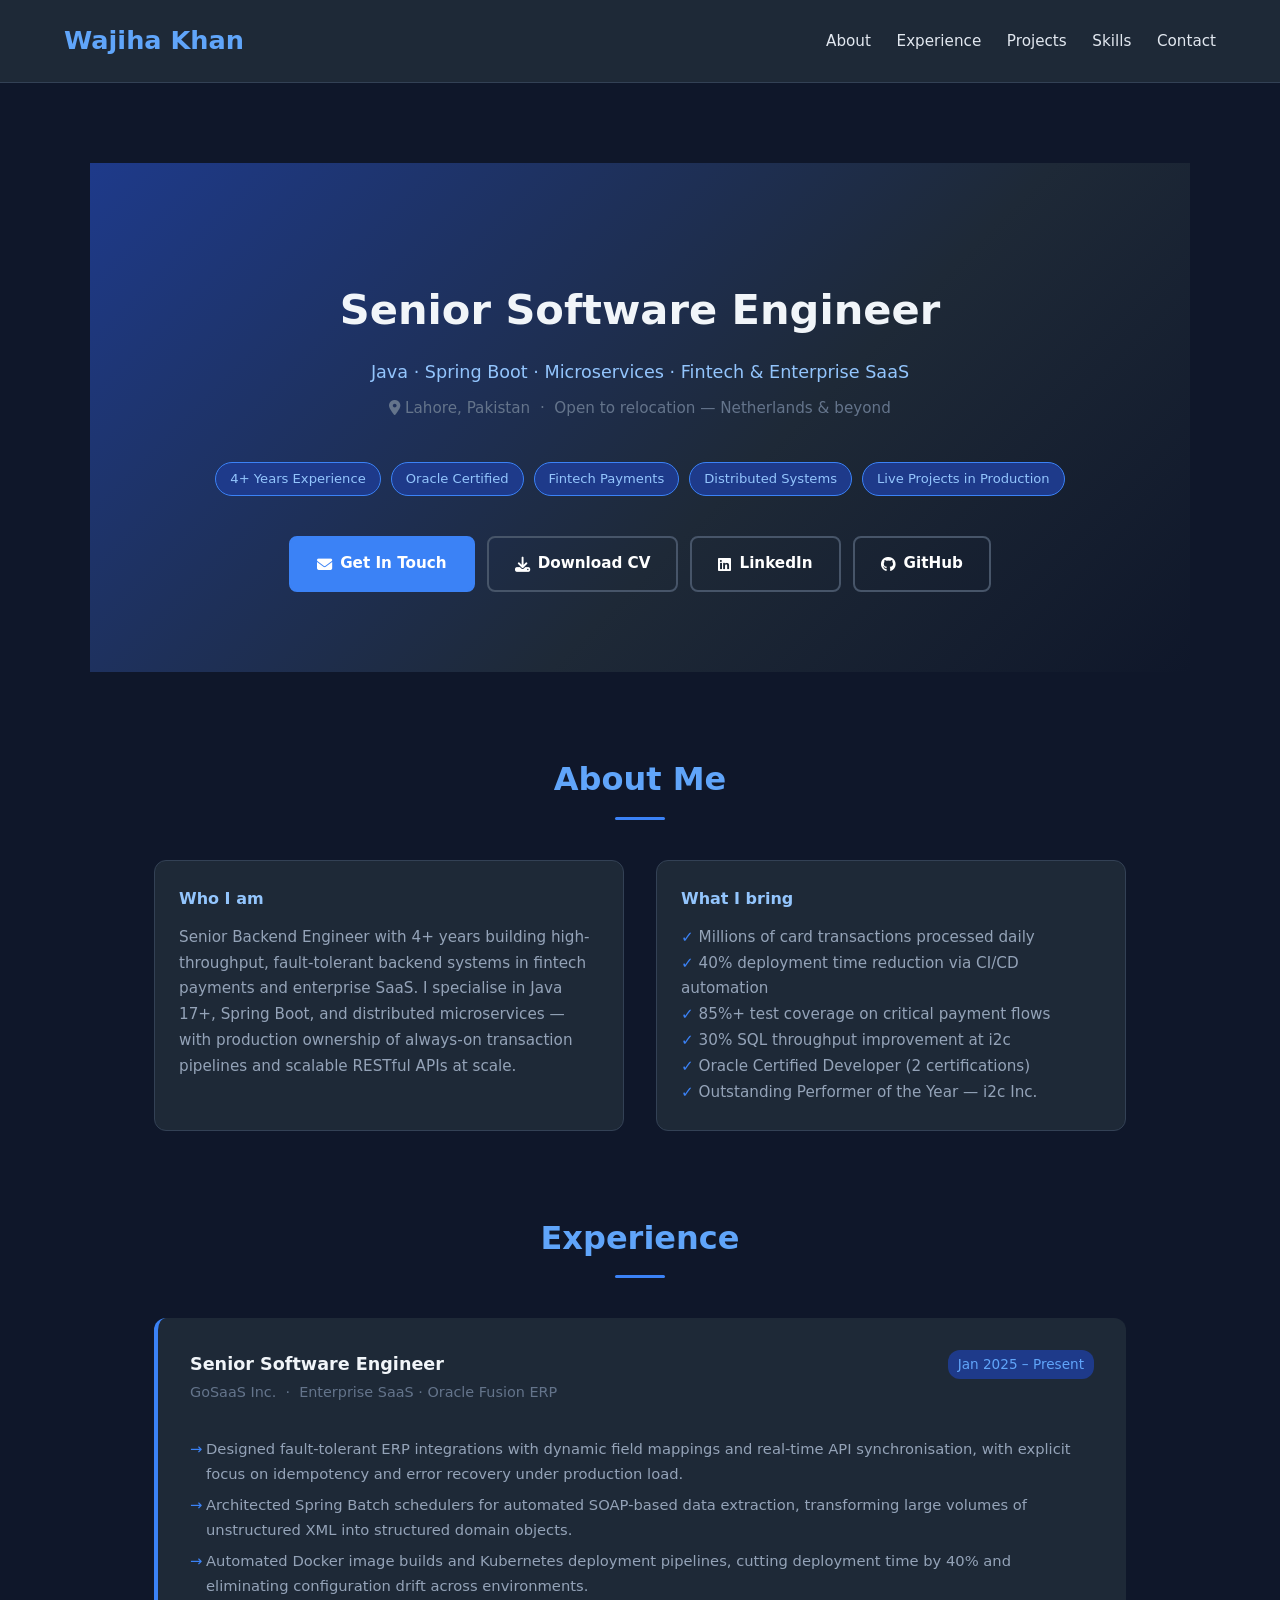
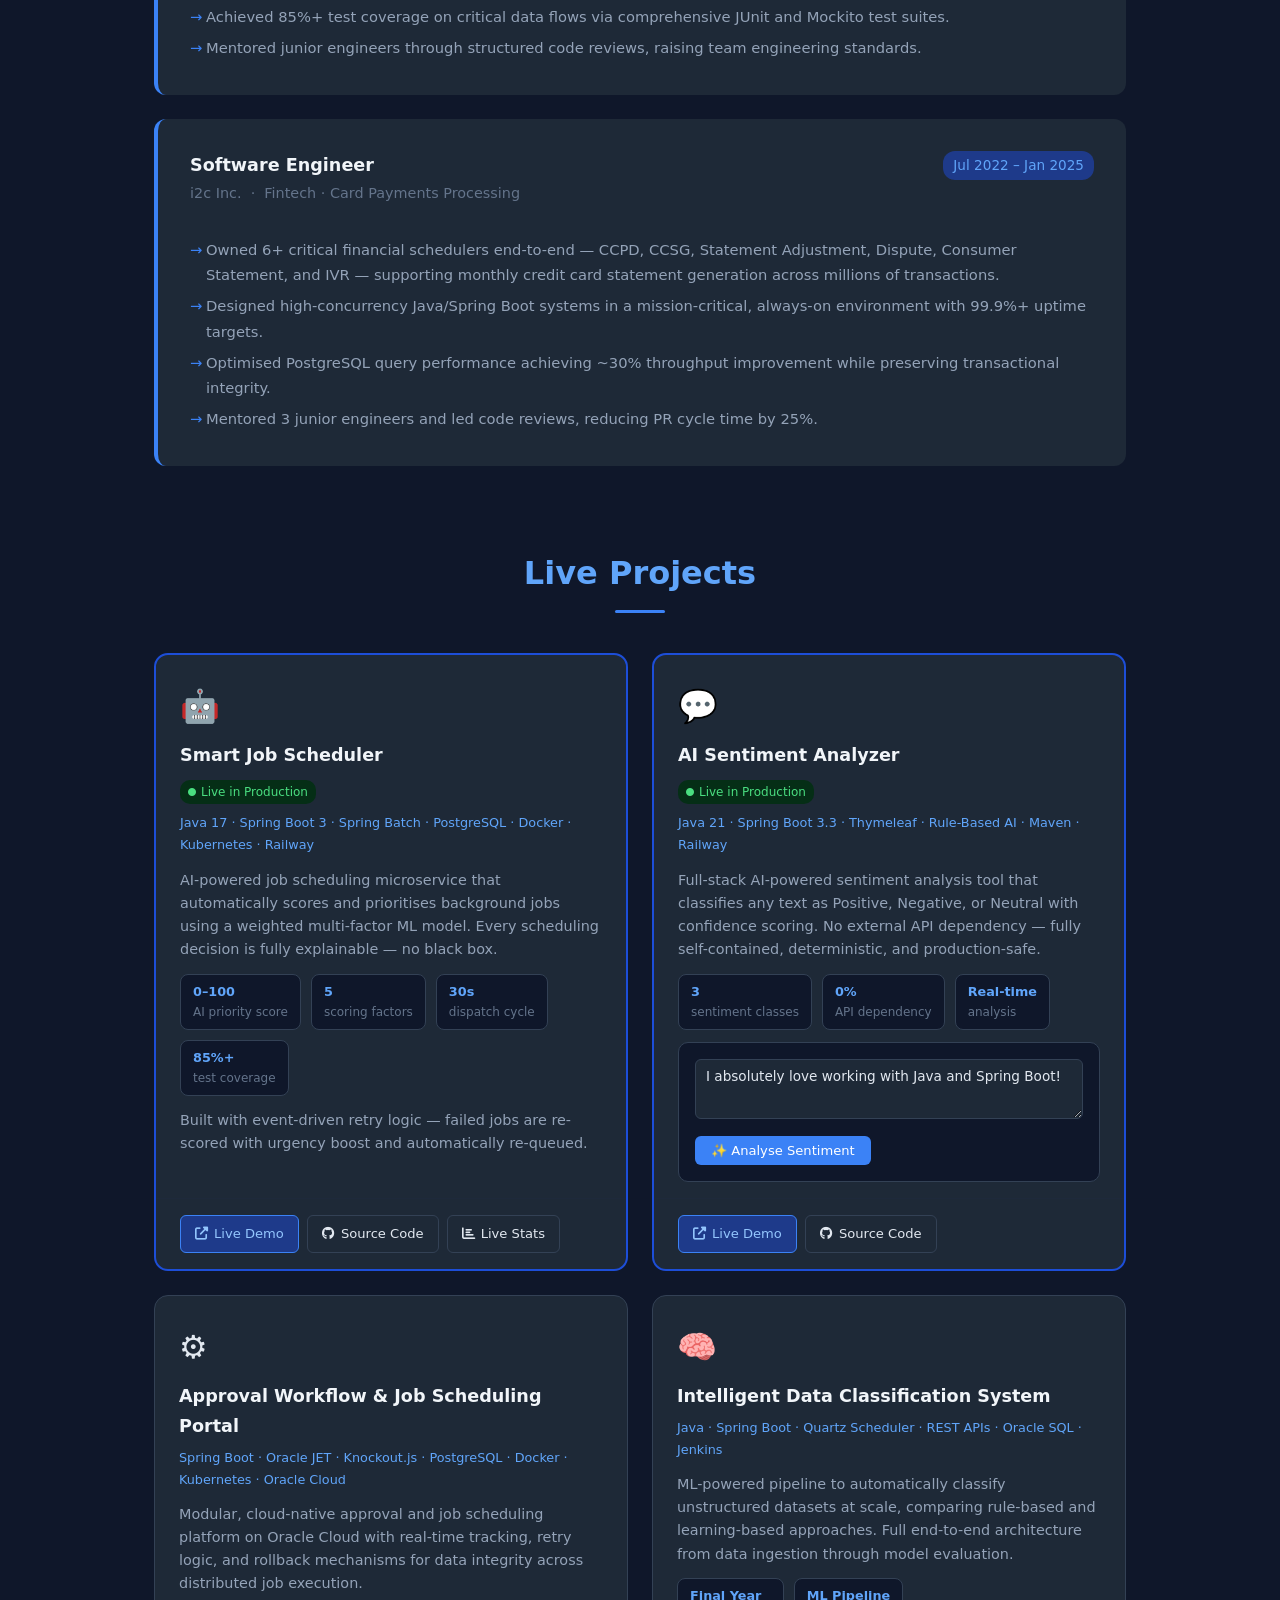
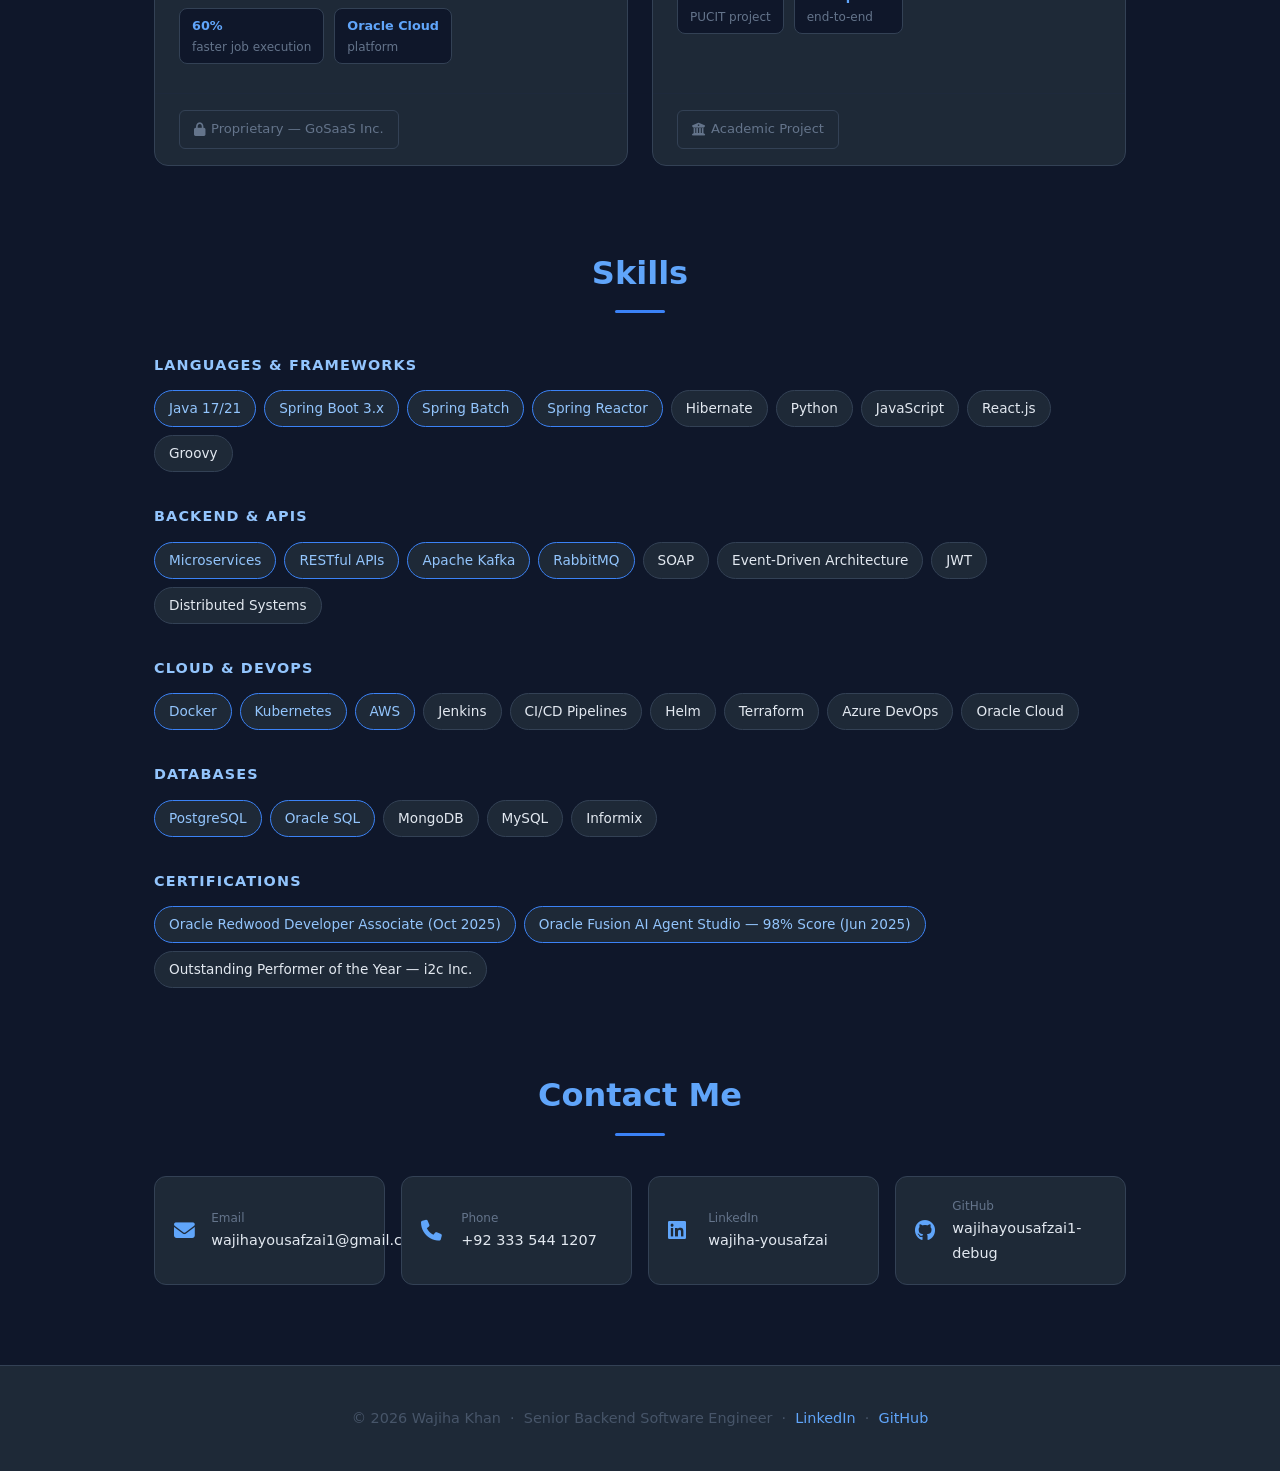
==== index.html @ ec3754e5 "Update index.html" ====
<!DOCTYPE html>
<html lang="en">
<head>
    <meta charset="UTF-8">
    <meta name="viewport" content="width=device-width, initial-scale=1.0">
    <title>Wajiha Khan | Senior Backend Engineer</title>
    <link rel="stylesheet" href="https://cdnjs.cloudflare.com/ajax/libs/font-awesome/6.5.0/css/all.min.css">
    <style>
        * { margin: 0; padding: 0; box-sizing: border-box; }
        body { font-family: 'Segoe UI', system-ui, sans-serif; line-height: 1.7; color: #e2e8f0; background: #0f172a; }
        header { background: #1e2937; padding: 1.2rem 5%; position: sticky; top: 0; z-index: 100; border-bottom: 1px solid #334155; }
        nav { max-width: 1200px; margin: 0 auto; display: flex; justify-content: space-between; align-items: center; flex-wrap: wrap; gap: 1rem; }
        nav h1 { color: #60a5fa; font-size: 1.6rem; }
        nav ul { display: flex; list-style: none; gap: 1.6rem; flex-wrap: wrap; }
        nav a { color: #e2e8f0; text-decoration: none; font-size: 0.95rem; transition: color 0.2s; }
        nav a:hover { color: #60a5fa; }
        #hero { background: linear-gradient(135deg, #1e3a8a 0%, #1e2937 60%, #0f172a 100%); text-align: center; padding: 7rem 5% 5rem; }
        #hero h2 { font-size: 2.6rem; color: #f1f5f9; margin-bottom: 0.8rem; }
        #hero .sub { color: #93c5fd; font-size: 1.1rem; margin-bottom: 0.5rem; }
        #hero .location { color: #64748b; font-size: 0.95rem; margin-bottom: 2.5rem; }
        .badge-row { display: flex; justify-content: center; gap: 10px; flex-wrap: wrap; margin-bottom: 2.5rem; }
        .badge { background: #1e3a8a; color: #93c5fd; border: 1px solid #3b82f6; padding: 5px 14px; border-radius: 20px; font-size: 0.82rem; font-weight: 500; }
        .cta-buttons { display: flex; justify-content: center; gap: 12px; flex-wrap: wrap; }
        .btn { display: inline-flex; align-items: center; gap: 8px; padding: 13px 26px; border-radius: 8px; font-weight: 600; font-size: 0.95rem; text-decoration: none; transition: all 0.2s; }
        .primary { background: #3b82f6; color: white; border: 2px solid #3b82f6; }
        .primary:hover { background: #2563eb; border-color: #2563eb; }
        .secondary { background: transparent; color: white; border: 2px solid #475569; }
        .secondary:hover { border-color: #60a5fa; color: #60a5fa; }
        section { max-width: 1100px; margin: 5rem auto; padding: 0 5%; }
        h2.section-title { color: #60a5fa; margin-bottom: 2.5rem; text-align: center; font-size: 2rem; position: relative; }
        h2.section-title::after { content: ''; display: block; width: 50px; height: 3px; background: #3b82f6; margin: 10px auto 0; border-radius: 2px; }
        .about-grid { display: grid; grid-template-columns: 1fr 1fr; gap: 2rem; }
        .about-card { background: #1e2937; border: 1px solid #334155; border-radius: 12px; padding: 1.5rem; }
        .about-card h3 { color: #93c5fd; font-size: 1rem; margin-bottom: 0.8rem; }
        .about-card p, .about-card li { color: #94a3b8; font-size: 0.95rem; }
        .about-card ul { list-style: none; }
        .about-card li::before { content: '✓ '; color: #3b82f6; }
        .exp-card { background: #1e2937; border-radius: 12px; padding: 2rem; margin-bottom: 1.5rem; border-left: 4px solid #3b82f6; }
        .exp-header { display: flex; justify-content: space-between; align-items: flex-start; flex-wrap: wrap; gap: 0.5rem; margin-bottom: 0.8rem; }
        .exp-title { font-size: 1.1rem; font-weight: 600; color: #f1f5f9; }
        .exp-date { color: #60a5fa; font-size: 0.85rem; background: #1e3a8a; padding: 3px 10px; border-radius: 12px; white-space: nowrap; }
        .exp-company { color: #64748b; font-size: 0.9rem; margin-bottom: 1rem; }
        .exp-card ul { list-style: none; }
        .exp-card li { color: #94a3b8; font-size: 0.92rem; padding: 3px 0 3px 16px; position: relative; }
        .exp-card li::before { content: '→'; position: absolute; left: 0; color: #3b82f6; }
        .projects-grid { display: grid; grid-template-columns: repeat(auto-fit, minmax(320px, 1fr)); gap: 1.5rem; }
        .project-card { background: #1e2937; border-radius: 14px; border: 1px solid #334155; overflow: hidden; display: flex; flex-direction: column; transition: transform 0.2s, border-color 0.2s; }
        .project-card:hover { transform: translateY(-3px); border-color: #3b82f6; }
        .project-card.featured { border-color: #1d4ed8; border-width: 2px; }
        .project-header { padding: 1.5rem 1.5rem 0; }
        .project-icon { font-size: 2rem; margin-bottom: 0.5rem; }
        .project-name { font-size: 1.1rem; font-weight: 600; color: #f1f5f9; margin-bottom: 0.3rem; }
        .project-live { display: inline-flex; align-items: center; gap: 5px; font-size: 0.75rem; color: #4ade80; background: #052e16; padding: 2px 8px; border-radius: 10px; margin-bottom: 0.5rem; }
        .project-coming { display: inline-flex; align-items: center; gap: 5px; font-size: 0.75rem; color: #fbbf24; background: #1c1408; padding: 2px 8px; border-radius: 10px; margin-bottom: 0.5rem; }
        .project-tech { color: #60a5fa; font-size: 0.8rem; margin-bottom: 0.8rem; }
        .project-body { padding: 0 1.5rem 1rem; flex: 1; }
        .project-body p { color: #94a3b8; font-size: 0.9rem; line-height: 1.6; }
        .project-metrics { display: flex; gap: 10px; flex-wrap: wrap; margin: 0.8rem 0; }
        .metric { background: #0f172a; border: 1px solid #334155; border-radius: 8px; padding: 6px 12px; font-size: 0.8rem; }
        .metric-val { color: #60a5fa; font-weight: 600; }
        .metric-label { color: #64748b; font-size: 0.75rem; }
        .project-footer { padding: 1rem 1.5rem; border-top: 1px solid #1e293b; display: flex; gap: 8px; flex-wrap: wrap; }
        .btn-sm { padding: 7px 14px; font-size: 0.82rem; border-radius: 6px; text-decoration: none; display: inline-flex; align-items: center; gap: 6px; border: 1px solid #334155; color: #e2e8f0; transition: all 0.2s; }
        .btn-sm:hover { border-color: #60a5fa; color: #60a5fa; }
        .btn-sm.live { background: #1e3a8a; border-color: #3b82f6; color: #93c5fd; }
        .btn-sm.live:hover { background: #1d4ed8; }
        /* inline sentiment demo */
        .demo-box { background: #0f172a; border: 1px solid #334155; border-radius: 10px; padding: 1rem; margin-top: 0.8rem; }
        .demo-box textarea { width: 100%; background: #1e2937; border: 1px solid #334155; border-radius: 6px; color: #e2e8f0; padding: 8px 10px; font-size: 0.85rem; resize: vertical; min-height: 60px; font-family: inherit; }
        .demo-box textarea:focus { outline: none; border-color: #3b82f6; }
        .demo-btn { margin-top: 8px; padding: 7px 16px; background: #3b82f6; color: white; border: none; border-radius: 6px; font-size: 0.82rem; cursor: pointer; font-family: inherit; }
        .demo-btn:hover { background: #2563eb; }
        .demo-result { margin-top: 8px; font-size: 0.85rem; display: none; }
        .skills-group { margin-bottom: 2rem; }
        .skills-group h3 { color: #93c5fd; font-size: 0.9rem; text-transform: uppercase; letter-spacing: 0.08em; margin-bottom: 0.8rem; }
        .skills-wrap { display: flex; flex-wrap: wrap; gap: 8px; }
        .skill-tag { background: #1e2937; border: 1px solid #334155; color: #e2e8f0; padding: 6px 14px; border-radius: 20px; font-size: 0.85rem; }
        .skill-tag.highlight { border-color: #3b82f6; color: #93c5fd; }
        .contact-grid { display: grid; grid-template-columns: repeat(auto-fit, minmax(220px, 1fr)); gap: 1rem; }
        .contact-item { background: #1e2937; border: 1px solid #334155; border-radius: 12px; padding: 1.2rem; display: flex; align-items: center; gap: 1rem; text-decoration: none; color: #e2e8f0; transition: border-color 0.2s; }
        .contact-item:hover { border-color: #60a5fa; }
        .contact-item i { color: #60a5fa; font-size: 1.3rem; width: 24px; }
        .contact-item .contact-label { font-size: 0.75rem; color: #64748b; }
        .contact-item .contact-val { font-size: 0.9rem; }
        footer { text-align: center; padding: 2.5rem; background: #1e2937; color: #475569; margin-top: 3rem; font-size: 0.9rem; border-top: 1px solid #334155; }
        footer a { color: #60a5fa; text-decoration: none; }
        html { scroll-behavior: smooth; }
        @media (max-width: 600px) { #hero h2 { font-size: 1.8rem; } .about-grid { grid-template-columns: 1fr; } }
    </style>
</head>
<body>
<header>
    <nav>
        <h1>Wajiha Khan</h1>
        <ul>
            <li><a href="#about">About</a></li>
            <li><a href="#experience">Experience</a></li>
            <li><a href="#projects">Projects</a></li>
            <li><a href="#skills">Skills</a></li>
            <li><a href="#contact">Contact</a></li>
        </ul>
    </nav>
</header>

<section id="hero">
    <h2>Senior Software Engineer</h2>
    <p class="sub">Java · Spring Boot · Microservices · Fintech & Enterprise SaaS</p>
    <p class="location"><i class="fas fa-map-marker-alt"></i> Lahore, Pakistan &nbsp;·&nbsp; Open to relocation — Netherlands &amp; beyond</p>
    <div class="badge-row">
        <span class="badge">4+ Years Experience</span>
        <span class="badge">Oracle Certified</span>
        <span class="badge">Fintech Payments</span>
        <span class="badge">Distributed Systems</span>
        <span class="badge">Live Projects in Production</span>
    </div>
    <div class="cta-buttons">
        <a href="#contact" class="btn primary"><i class="fas fa-envelope"></i> Get In Touch</a>
        <a href="https://github.com/wajihayousafzai1-debug/portfolio/raw/main/Wajiha_Khan_Resume.pdf" target="_blank" class="btn secondary"><i class="fas fa-download"></i> Download CV</a>
        <a href="https://linkedin.com/in/wajiha-yousafzai" target="_blank" class="btn secondary"><i class="fab fa-linkedin"></i> LinkedIn</a>
        <a href="https://github.com/wajihayousafzai1-debug" target="_blank" class="btn secondary"><i class="fab fa-github"></i> GitHub</a>
    </div>
</section>

<section id="about">
    <h2 class="section-title">About Me</h2>
    <div class="about-grid">
        <div class="about-card">
            <h3>Who I am</h3>
            <p>Senior Backend Engineer with 4+ years building high-throughput, fault-tolerant backend systems in fintech payments and enterprise SaaS. I specialise in Java 17+, Spring Boot, and distributed microservices — with production ownership of always-on transaction pipelines and scalable RESTful APIs at scale.</p>
        </div>
        <div class="about-card">
            <h3>What I bring</h3>
            <ul>
                <li>Millions of card transactions processed daily</li>
                <li>40% deployment time reduction via CI/CD automation</li>
                <li>85%+ test coverage on critical payment flows</li>
                <li>30% SQL throughput improvement at i2c</li>
                <li>Oracle Certified Developer (2 certifications)</li>
                <li>Outstanding Performer of the Year — i2c Inc.</li>
            </ul>
        </div>
    </div>
</section>

<section id="experience">
    <h2 class="section-title">Experience</h2>
    <div class="exp-card">
        <div class="exp-header">
            <div>
                <div class="exp-title">Senior Software Engineer</div>
                <div class="exp-company">GoSaaS Inc. &nbsp;·&nbsp; Enterprise SaaS · Oracle Fusion ERP</div>
            </div>
            <span class="exp-date">Jan 2025 – Present</span>
        </div>
        <ul>
            <li>Designed fault-tolerant ERP integrations with dynamic field mappings and real-time API synchronisation, with explicit focus on idempotency and error recovery under production load.</li>
            <li>Architected Spring Batch schedulers for automated SOAP-based data extraction, transforming large volumes of unstructured XML into structured domain objects.</li>
            <li>Automated Docker image builds and Kubernetes deployment pipelines, cutting deployment time by 40% and eliminating configuration drift across environments.</li>
            <li>Achieved 85%+ test coverage on critical data flows via comprehensive JUnit and Mockito test suites.</li>
            <li>Mentored junior engineers through structured code reviews, raising team engineering standards.</li>
        </ul>
    </div>
    <div class="exp-card">
        <div class="exp-header">
            <div>
                <div class="exp-title">Software Engineer</div>
                <div class="exp-company">i2c Inc. &nbsp;·&nbsp; Fintech · Card Payments Processing</div>
            </div>
            <span class="exp-date">Jul 2022 – Jan 2025</span>
        </div>
        <ul>
            <li>Owned 6+ critical financial schedulers end-to-end — CCPD, CCSG, Statement Adjustment, Dispute, Consumer Statement, and IVR — supporting monthly credit card statement generation across millions of transactions.</li>
            <li>Designed high-concurrency Java/Spring Boot systems in a mission-critical, always-on environment with 99.9%+ uptime targets.</li>
            <li>Optimised PostgreSQL query performance achieving ~30% throughput improvement while preserving transactional integrity.</li>
            <li>Mentored 3 junior engineers and led code reviews, reducing PR cycle time by 25%.</li>
        </ul>
    </div>
</section>

<section id="projects">
    <h2 class="section-title">Live Projects</h2>
    <div class="projects-grid">

        <!-- Smart Job Scheduler -->
        <div class="project-card featured">
            <div class="project-header">
                <div class="project-icon">🤖</div>
                <div class="project-name">Smart Job Scheduler</div>
                <div class="project-live"><i class="fas fa-circle" style="font-size:0.5rem"></i> Live in Production</div>
                <div class="project-tech">Java 17 · Spring Boot 3 · Spring Batch · PostgreSQL · Docker · Kubernetes · Railway</div>
            </div>
            <div class="project-body">
                <p>AI-powered job scheduling microservice that automatically scores and prioritises background jobs using a weighted multi-factor ML model. Every scheduling decision is fully explainable — no black box.</p>
                <div class="project-metrics">
                    <div class="metric"><div class="metric-val">0–100</div><div class="metric-label">AI priority score</div></div>
                    <div class="metric"><div class="metric-val">5</div><div class="metric-label">scoring factors</div></div>
                    <div class="metric"><div class="metric-val">30s</div><div class="metric-label">dispatch cycle</div></div>
                    <div class="metric"><div class="metric-val">85%+</div><div class="metric-label">test coverage</div></div>
                </div>
                <p>Built with event-driven retry logic — failed jobs are re-scored with urgency boost and automatically re-queued.</p>
            </div>
            <div class="project-footer">
                <a href="https://smart-job-scheduler-production.up.railway.app/swagger-ui/index.html" target="_blank" class="btn-sm live"><i class="fas fa-external-link-alt"></i> Live Demo</a>
                <a href="https://github.com/wajihayousafzai1-debug/smart-job-scheduler" target="_blank" class="btn-sm"><i class="fab fa-github"></i> Source Code</a>
                <a href="https://smart-job-scheduler-production.up.railway.app/api/v1/jobs/stats" target="_blank" class="btn-sm"><i class="fas fa-chart-bar"></i> Live Stats</a>
            </div>
        </div>

        <!-- Sentiment Analyzer -->
        <div class="project-card featured">
            <div class="project-header">
                <div class="project-icon">💬</div>
                <div class="project-name">AI Sentiment Analyzer</div>
                <div class="project-live"><i class="fas fa-circle" style="font-size:0.5rem"></i> Live in Production</div>
                <div class="project-tech">Java 21 · Spring Boot 3.3 · Thymeleaf · Rule-Based AI · Maven · Railway</div>
            </div>
            <div class="project-body">
                <p>Full-stack AI-powered sentiment analysis tool that classifies any text as Positive, Negative, or Neutral with confidence scoring. No external API dependency — fully self-contained, deterministic, and production-safe.</p>
                <div class="project-metrics">
                    <div class="metric"><div class="metric-val">3</div><div class="metric-label">sentiment classes</div></div>
                    <div class="metric"><div class="metric-val">0%</div><div class="metric-label">API dependency</div></div>
                    <div class="metric"><div class="metric-val">Real-time</div><div class="metric-label">analysis</div></div>
                </div>
                <!-- Inline demo -->
                <div class="demo-box">
                    <textarea id="demo-text" placeholder="Type any text and click Analyse...">I absolutely love working with Java and Spring Boot!</textarea>
                    <button class="demo-btn" onclick="analyseSentiment()">✨ Analyse Sentiment</button>
                    <div class="demo-result" id="demo-result"></div>
                </div>
            </div>
            <div class="project-footer">
                <a href="https://sentiment-analyzer-production-395b.up.railway.app" target="_blank" class="btn-sm live" id="sentiment-live-btn" rel="noopener noreferrer" class="btn-sm live"><i class="fas fa-external-link-alt"></i> Live Demo</a>
                <a href="https://github.com/wajihayousafzai1-debug/sentiment-analyzer" target="_blank" class="btn-sm" rel="noopener noreferrer"><i class="fab fa-github"></i> Source Code</a>
            </div>
        </div>

        <!-- Approval Workflow -->
        <div class="project-card">
            <div class="project-header">
                <div class="project-icon">⚙️</div>
                <div class="project-name">Approval Workflow & Job Scheduling Portal</div>
                <div class="project-tech">Spring Boot · Oracle JET · Knockout.js · PostgreSQL · Docker · Kubernetes · Oracle Cloud</div>
            </div>
            <div class="project-body">
                <p>Modular, cloud-native approval and job scheduling platform on Oracle Cloud with real-time tracking, retry logic, and rollback mechanisms for data integrity across distributed job execution.</p>
                <div class="project-metrics">
                    <div class="metric"><div class="metric-val">60%</div><div class="metric-label">faster job execution</div></div>
                    <div class="metric"><div class="metric-val">Oracle Cloud</div><div class="metric-label">platform</div></div>
                </div>
            </div>
            <div class="project-footer">
                <span class="btn-sm" style="color:#64748b;cursor:default"><i class="fas fa-lock"></i> Proprietary — GoSaaS Inc.</span>
            </div>
        </div>

        <!-- Final Year Project -->
        <div class="project-card">
            <div class="project-header">
                <div class="project-icon">🧠</div>
                <div class="project-name">Intelligent Data Classification System</div>
                <div class="project-tech">Java · Spring Boot · Quartz Scheduler · REST APIs · Oracle SQL · Jenkins</div>
            </div>
            <div class="project-body">
                <p>ML-powered pipeline to automatically classify unstructured datasets at scale, comparing rule-based and learning-based approaches. Full end-to-end architecture from data ingestion through model evaluation.</p>
                <div class="project-metrics">
                    <div class="metric"><div class="metric-val">Final Year</div><div class="metric-label">PUCIT project</div></div>
                    <div class="metric"><div class="metric-val">ML Pipeline</div><div class="metric-label">end-to-end</div></div>
                </div>
            </div>
            <div class="project-footer">
                <span class="btn-sm" style="color:#64748b;cursor:default"><i class="fas fa-university"></i> Academic Project</span>
            </div>
        </div>
    </div>
</section>

<section id="skills">
    <h2 class="section-title">Skills</h2>
    <div class="skills-group">
        <h3>Languages & Frameworks</h3>
        <div class="skills-wrap">
            <span class="skill-tag highlight">Java 17/21</span><span class="skill-tag highlight">Spring Boot 3.x</span><span class="skill-tag highlight">Spring Batch</span><span class="skill-tag highlight">Spring Reactor</span><span class="skill-tag">Hibernate</span><span class="skill-tag">Python</span><span class="skill-tag">JavaScript</span><span class="skill-tag">React.js</span><span class="skill-tag">Groovy</span>
        </div>
    </div>
    <div class="skills-group">
        <h3>Backend & APIs</h3>
        <div class="skills-wrap">
            <span class="skill-tag highlight">Microservices</span><span class="skill-tag highlight">RESTful APIs</span><span class="skill-tag highlight">Apache Kafka</span><span class="skill-tag highlight">RabbitMQ</span><span class="skill-tag">SOAP</span><span class="skill-tag">Event-Driven Architecture</span><span class="skill-tag">JWT</span><span class="skill-tag">Distributed Systems</span>
        </div>
    </div>
    <div class="skills-group">
        <h3>Cloud & DevOps</h3>
        <div class="skills-wrap">
            <span class="skill-tag highlight">Docker</span><span class="skill-tag highlight">Kubernetes</span><span class="skill-tag highlight">AWS</span><span class="skill-tag">Jenkins</span><span class="skill-tag">CI/CD Pipelines</span><span class="skill-tag">Helm</span><span class="skill-tag">Terraform</span><span class="skill-tag">Azure DevOps</span><span class="skill-tag">Oracle Cloud</span>
        </div>
    </div>
    <div class="skills-group">
        <h3>Databases</h3>
        <div class="skills-wrap">
            <span class="skill-tag highlight">PostgreSQL</span><span class="skill-tag highlight">Oracle SQL</span><span class="skill-tag">MongoDB</span><span class="skill-tag">MySQL</span><span class="skill-tag">Informix</span>
        </div>
    </div>
    <div class="skills-group">
        <h3>Certifications</h3>
        <div class="skills-wrap">
            <span class="skill-tag highlight">Oracle Redwood Developer Associate (Oct 2025)</span>
            <span class="skill-tag highlight">Oracle Fusion AI Agent Studio — 98% Score (Jun 2025)</span>
            <span class="skill-tag">Outstanding Performer of the Year — i2c Inc.</span>
        </div>
    </div>
</section>

<section id="contact">
    <h2 class="section-title">Contact Me</h2>
    <div class="contact-grid">
        <a href="mailto:wajihayousafzai1@gmail.com" class="contact-item">
            <i class="fas fa-envelope"></i>
            <div><div class="contact-label">Email</div><div class="contact-val">wajihayousafzai1@gmail.com</div></div>
        </a>
        <a href="tel:+923335441207" class="contact-item">
            <i class="fas fa-phone"></i>
            <div><div class="contact-label">Phone</div><div class="contact-val">+92 333 544 1207</div></div>
        </a>
        <a href="https://linkedin.com/in/wajiha-yousafzai" target="_blank" class="contact-item">
            <i class="fab fa-linkedin"></i>
            <div><div class="contact-label">LinkedIn</div><div class="contact-val">wajiha-yousafzai</div></div>
        </a>
        <a href="https://github.com/wajihayousafzai1-debug" target="_blank" class="contact-item">
            <i class="fab fa-github"></i>
            <div><div class="contact-label">GitHub</div><div class="contact-val">wajihayousafzai1-debug</div></div>
        </a>
    </div>
</section>

<footer>
    <p>© 2026 Wajiha Khan &nbsp;·&nbsp; Senior Backend Software Engineer &nbsp;·&nbsp; <a href="https://linkedin.com/in/wajiha-yousafzai">LinkedIn</a> &nbsp;·&nbsp; <a href="https://github.com/wajihayousafzai1-debug">GitHub</a></p>
</footer>

<script>
// Inline sentiment demo — rule-based, mirrors your Java engine logic
function analyseSentiment() {
    const text = document.getElementById('demo-text').value.trim();
    if (!text) return;

    const positive = ['love','great','excellent','amazing','awesome','good','fantastic','happy','wonderful','best','brilliant','perfect','enjoy','beautiful','outstanding','superb'];
    const negative = ['hate','terrible','awful','bad','horrible','worst','disappointing','ugly','boring','dreadful','poor','useless','broken','failed','error','wrong'];

    const lower = text.toLowerCase();
    let posScore = 0, negScore = 0;
    positive.forEach(w => { if (lower.includes(w)) posScore++; });
    negative.forEach(w => { if (lower.includes(w)) negScore++; });

    let sentiment, emoji, color, confidence;
    if (posScore > negScore) {
        sentiment = 'Positive'; emoji = '😊'; color = '#4ade80';
        confidence = Math.min(95, 60 + posScore * 10);
    } else if (negScore > posScore) {
        sentiment = 'Negative'; emoji = '😞'; color = '#f87171';
        confidence = Math.min(95, 60 + negScore * 10);
    } else {
        sentiment = 'Neutral'; emoji = '😐'; color = '#fbbf24';
        confidence = 55;
    }

    const result = document.getElementById('demo-result');
    result.style.display = 'block';
    result.innerHTML = `<span style="color:${color};font-weight:600">${emoji} ${sentiment}</span> &nbsp;·&nbsp; <span style="color:#64748b">Confidence: ${confidence}%</span><br><span style="color:#475569;font-size:0.8rem">Rule-based AI · ${posScore} positive signals · ${negScore} negative signals detected</span>`;
}
</script>
</body>
</html>
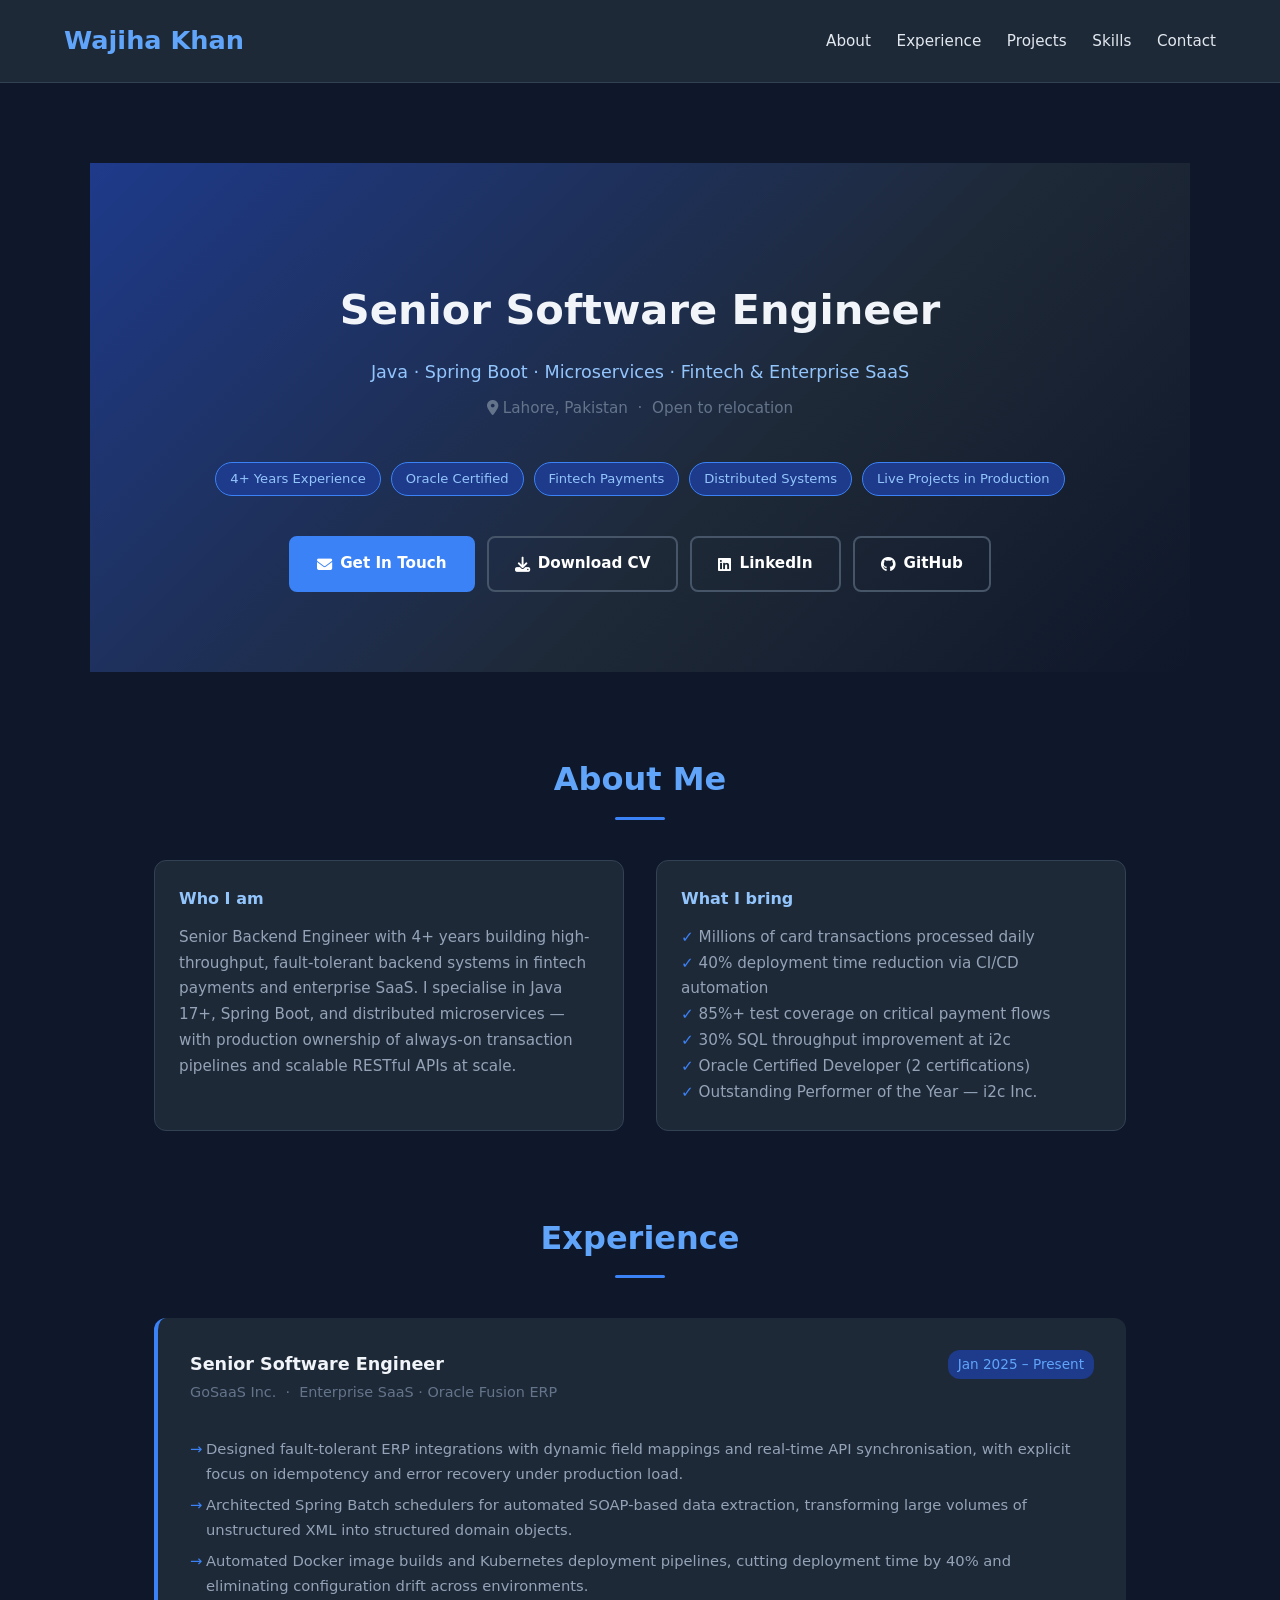
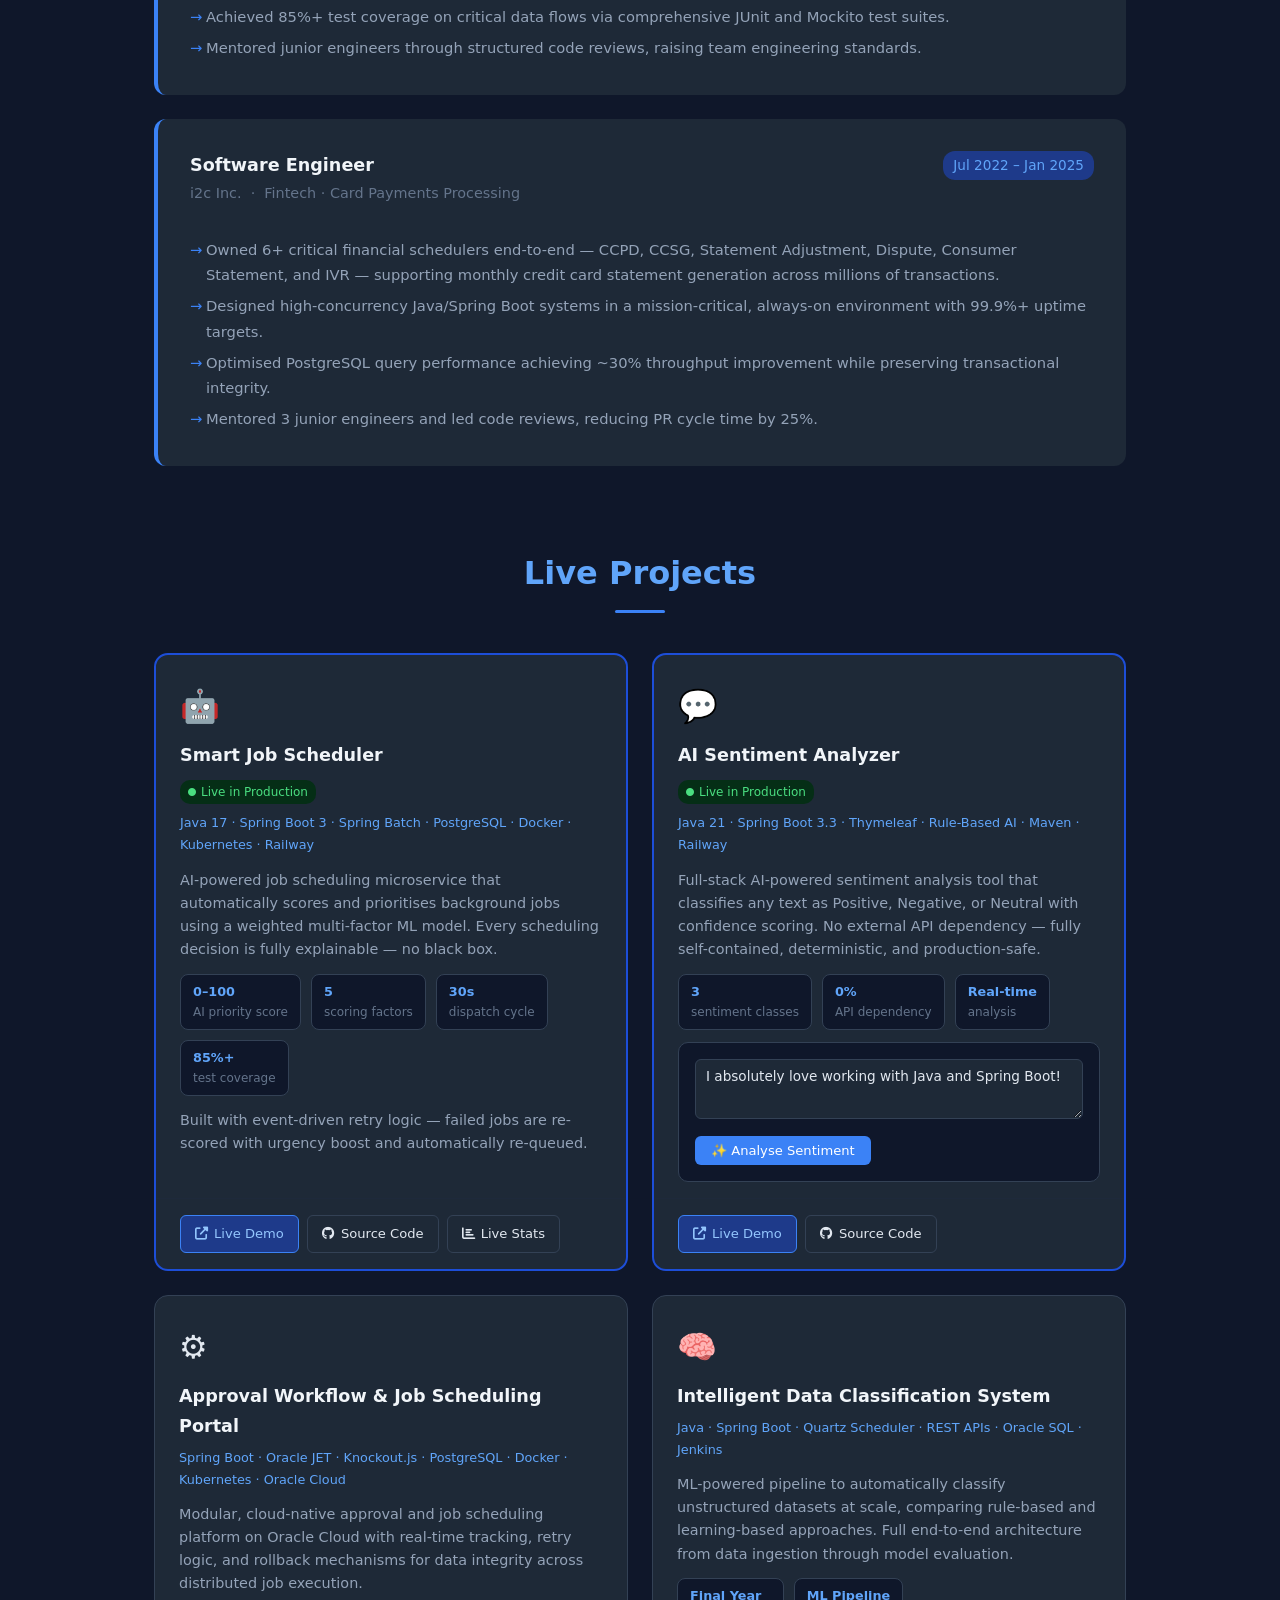
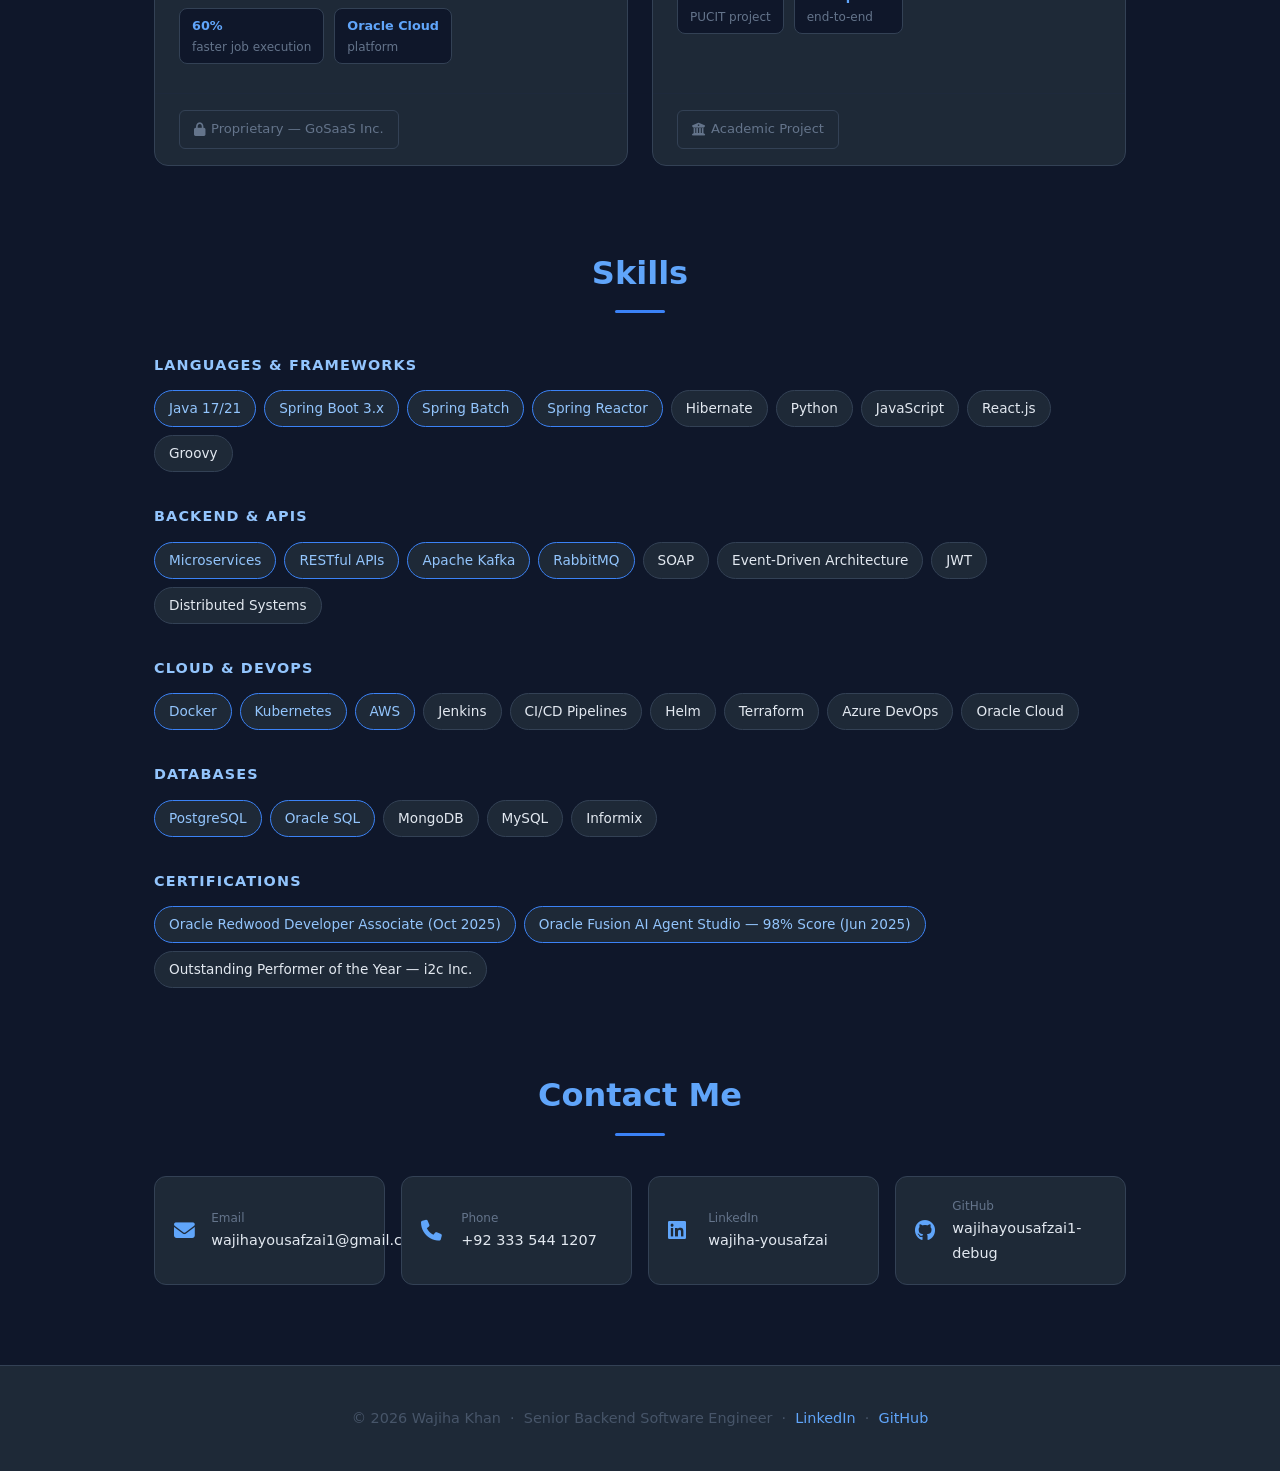
==== commit c4ffb8c3: "Update location text in hero section Removed mention of relocation options beyond the Netherlands." ====
--- a/index.html
+++ b/index.html
@@ -105,7 +105,7 @@
 <section id="hero">
     <h2>Senior Software Engineer</h2>
     <p class="sub">Java · Spring Boot · Microservices · Fintech & Enterprise SaaS</p>
-    <p class="location"><i class="fas fa-map-marker-alt"></i> Lahore, Pakistan &nbsp;·&nbsp; Open to relocation — Netherlands &amp; beyond</p>
+    <p class="location"><i class="fas fa-map-marker-alt"></i> Lahore, Pakistan &nbsp;·&nbsp; Open to relocation </p>
     <div class="badge-row">
         <span class="badge">4+ Years Experience</span>
         <span class="badge">Oracle Certified</span>
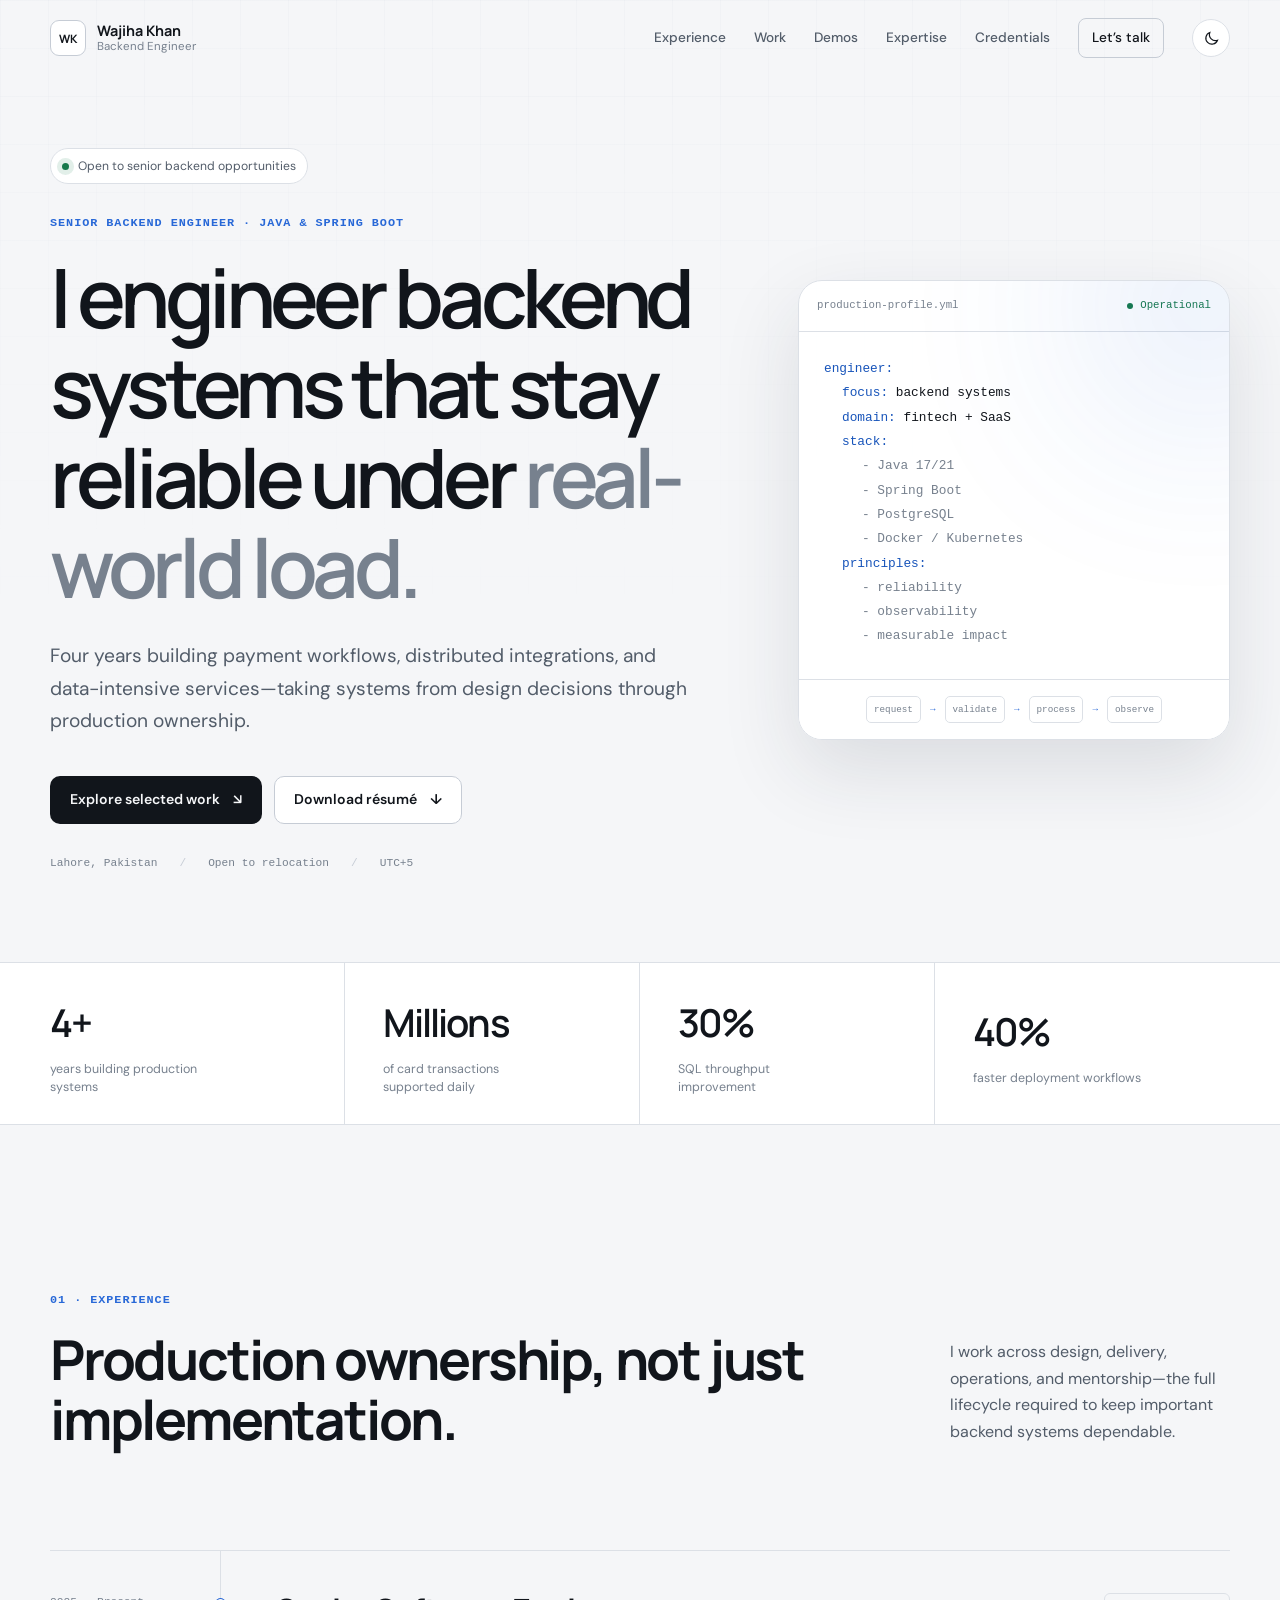
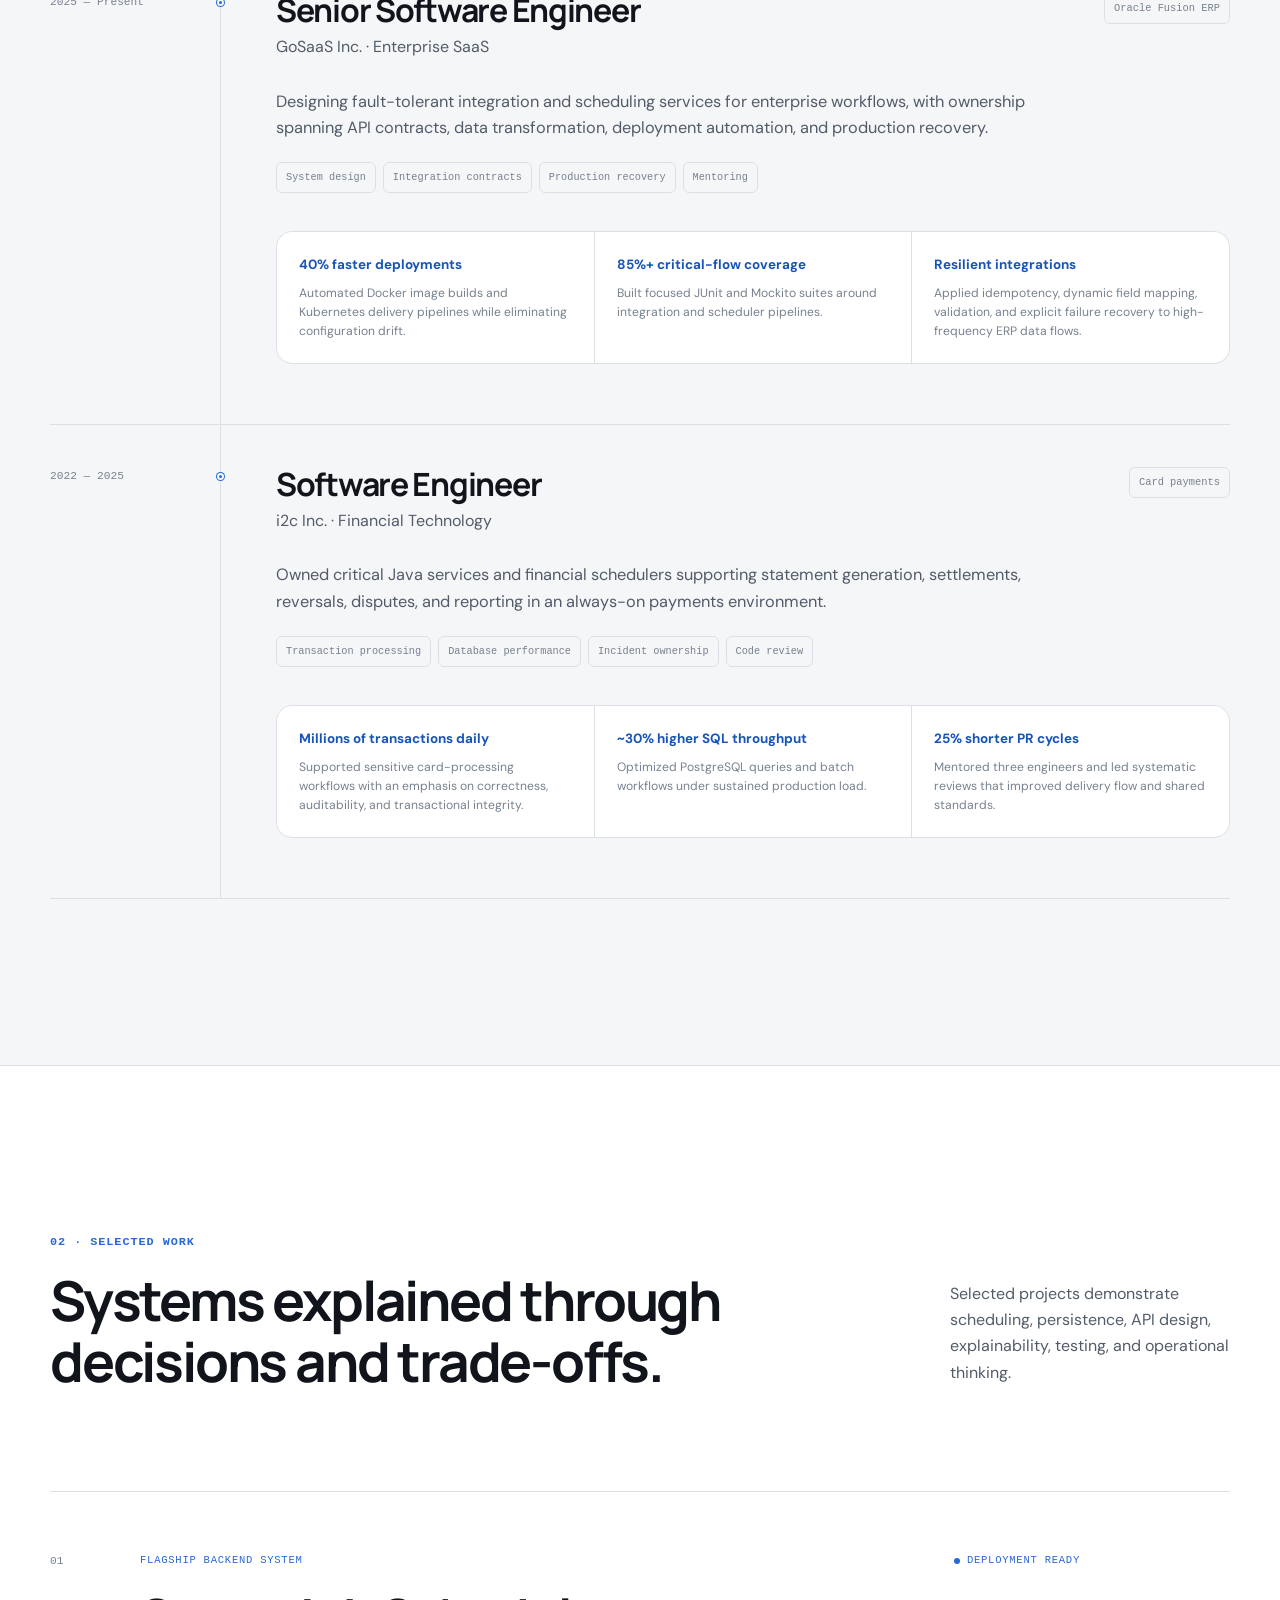
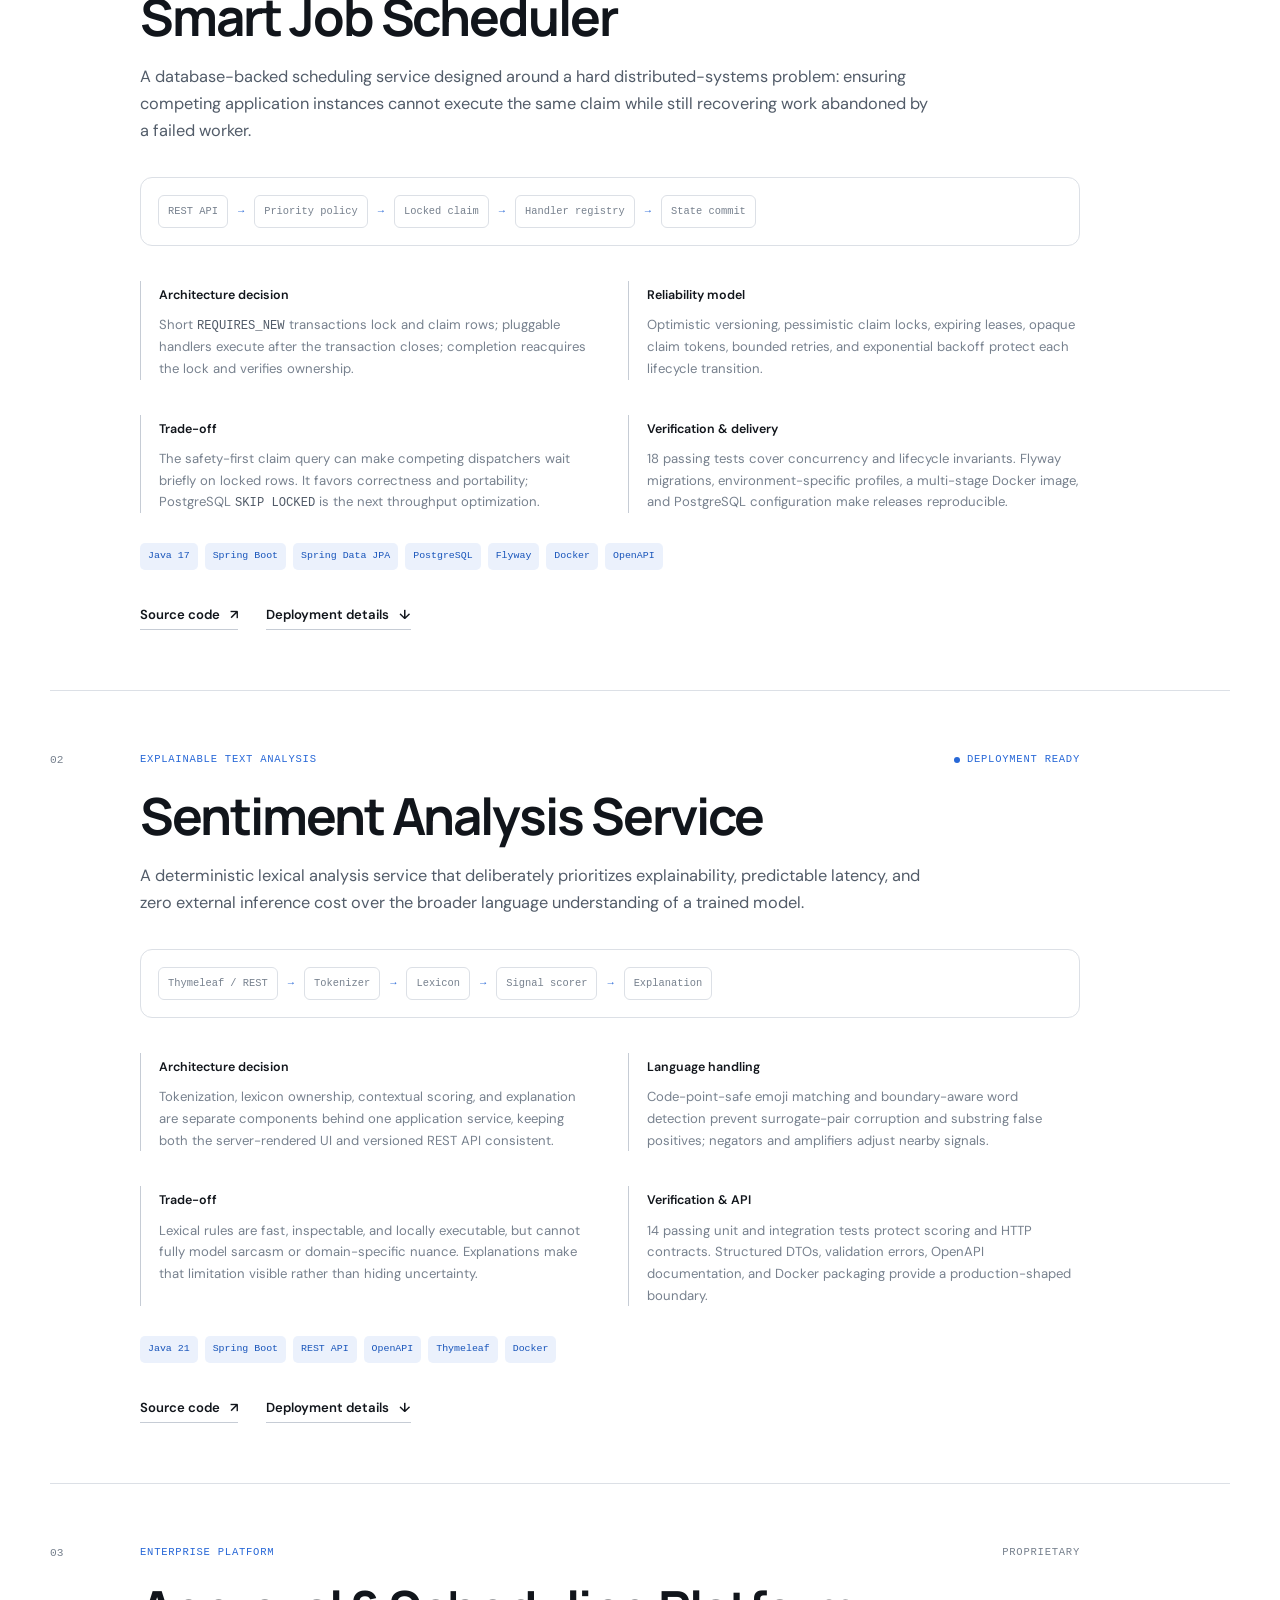
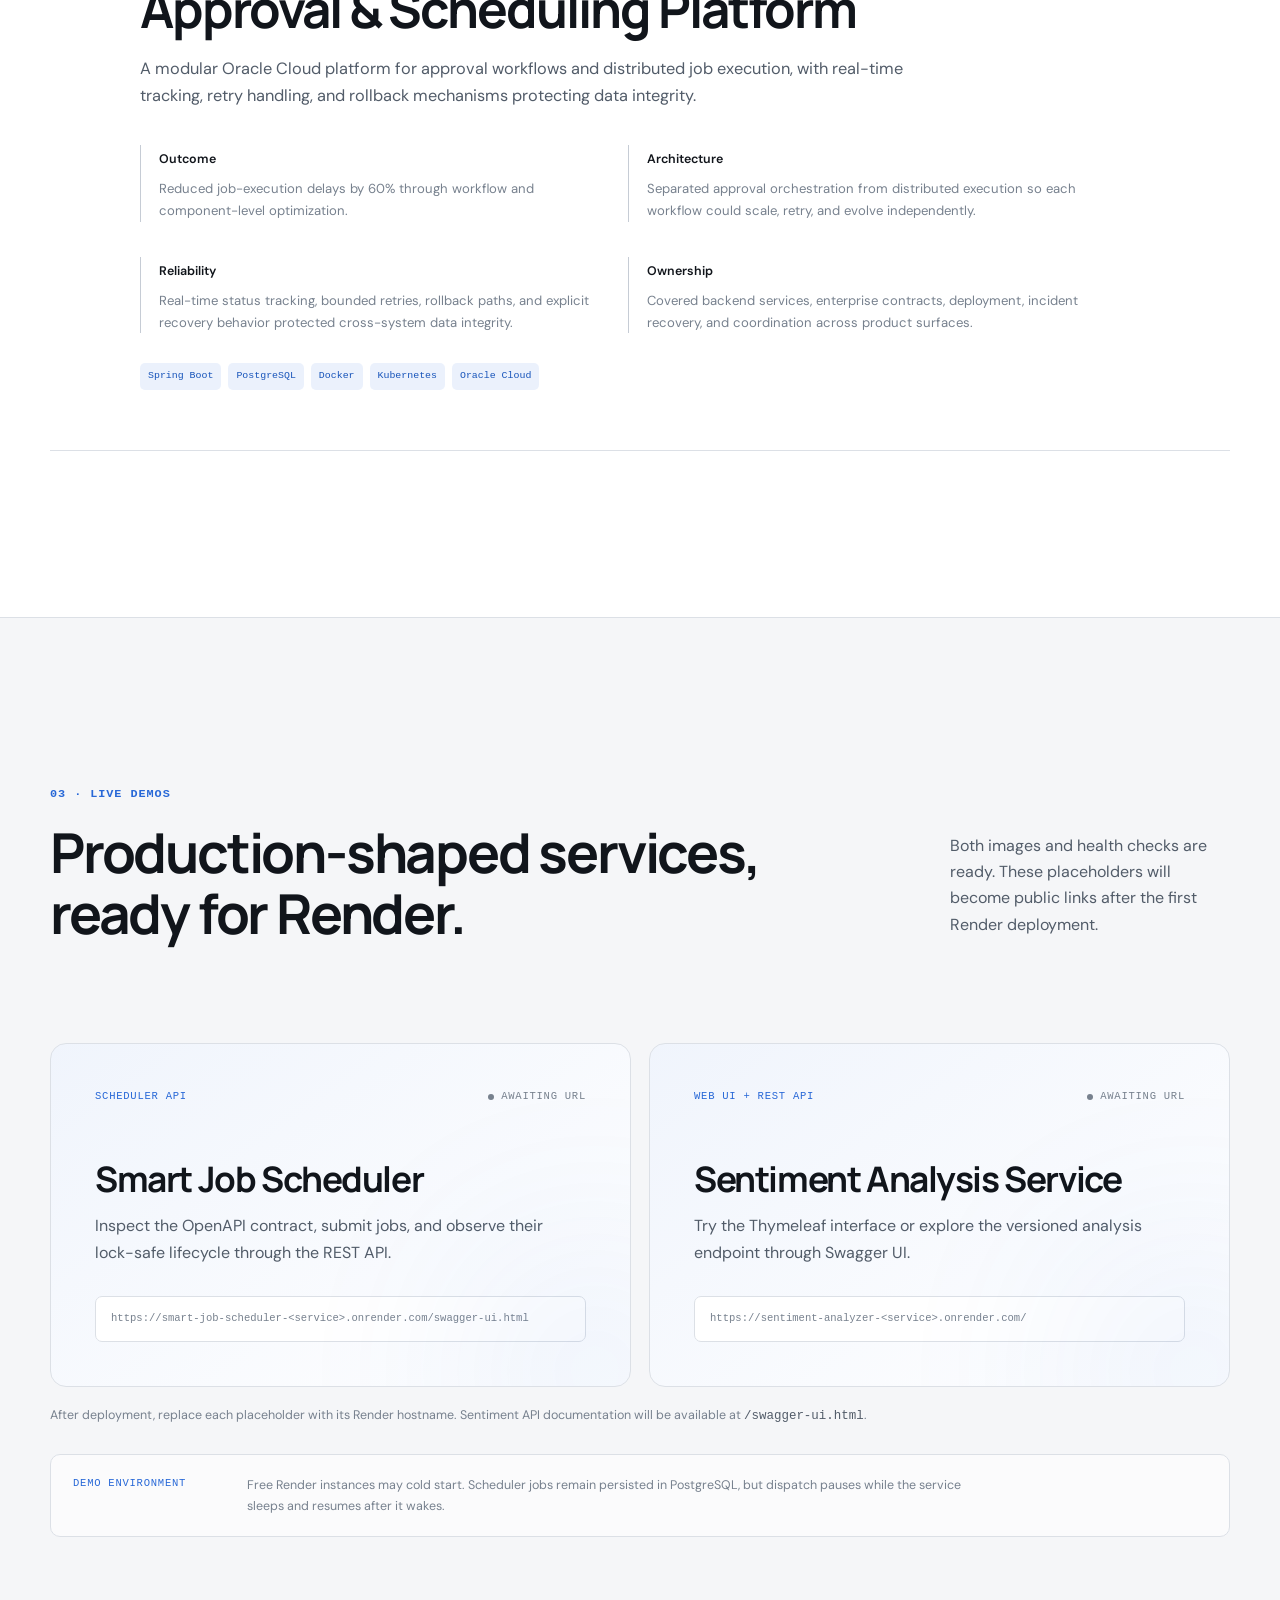
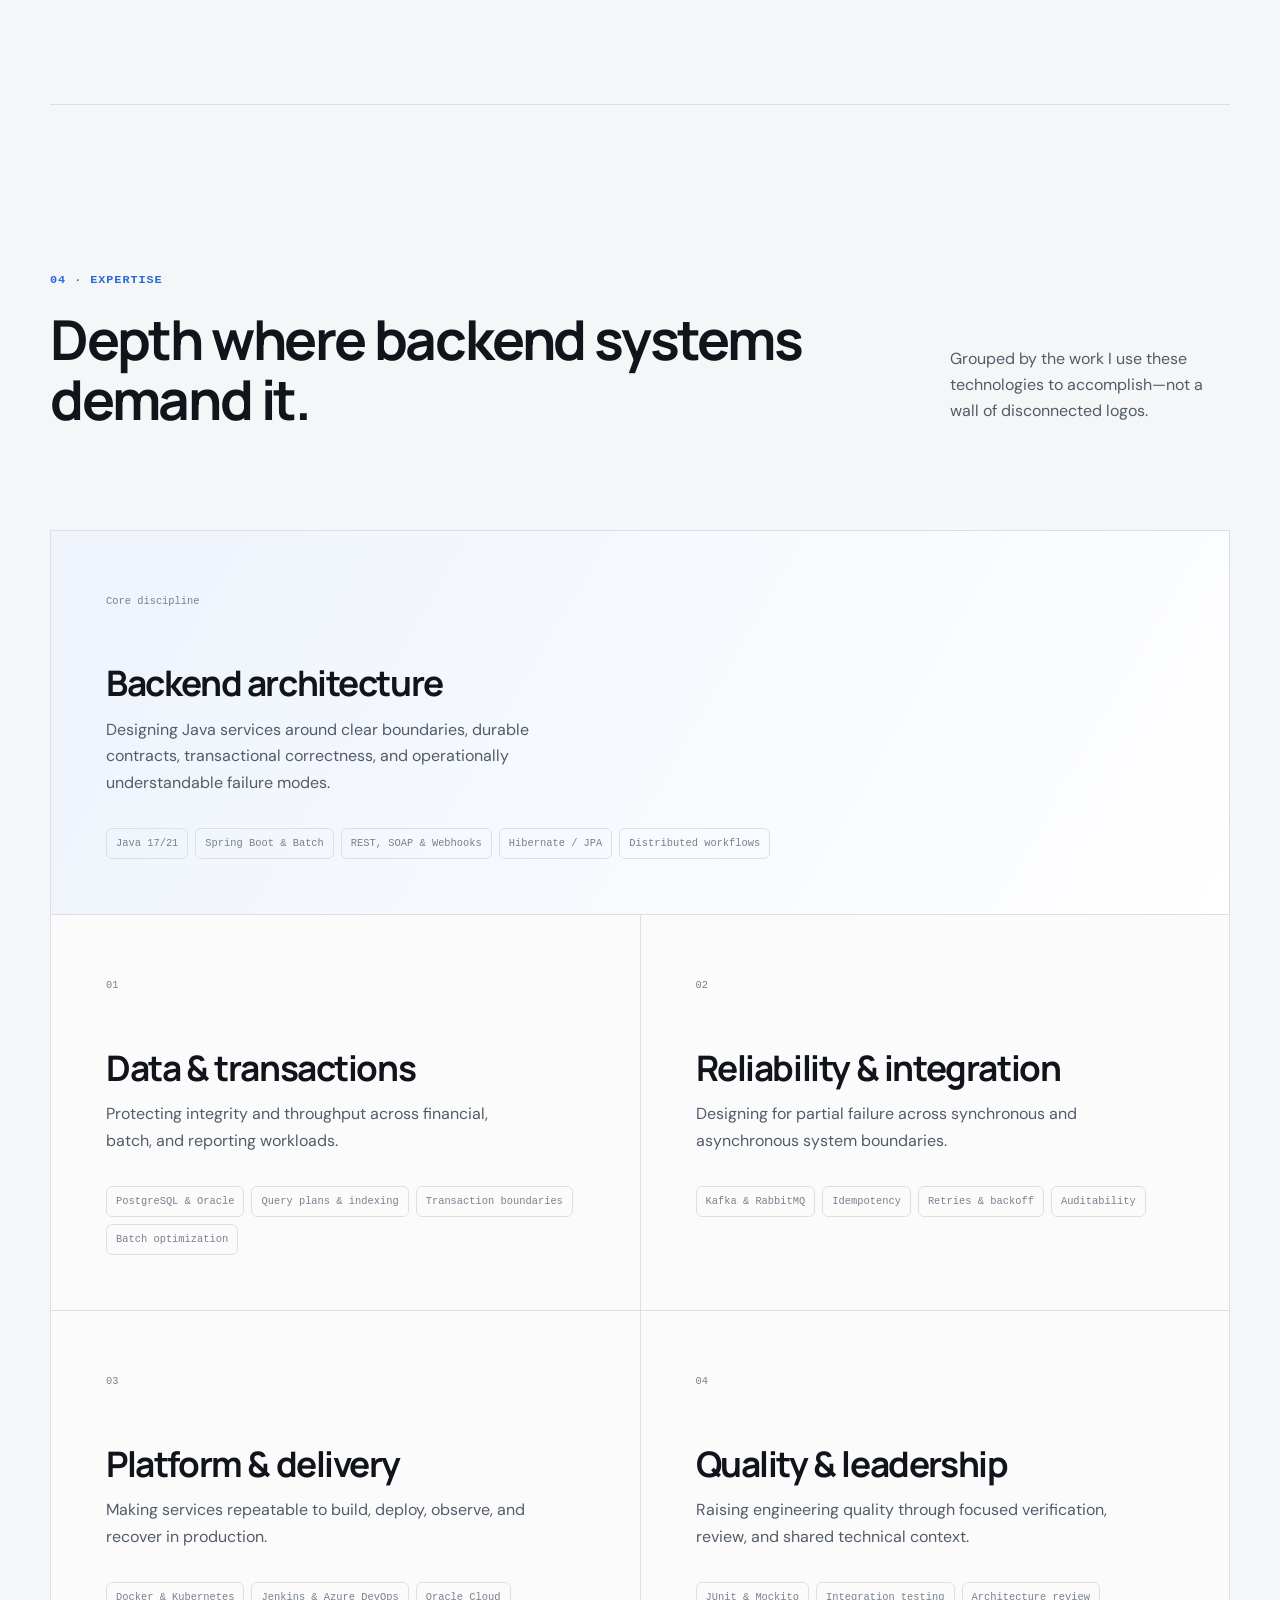
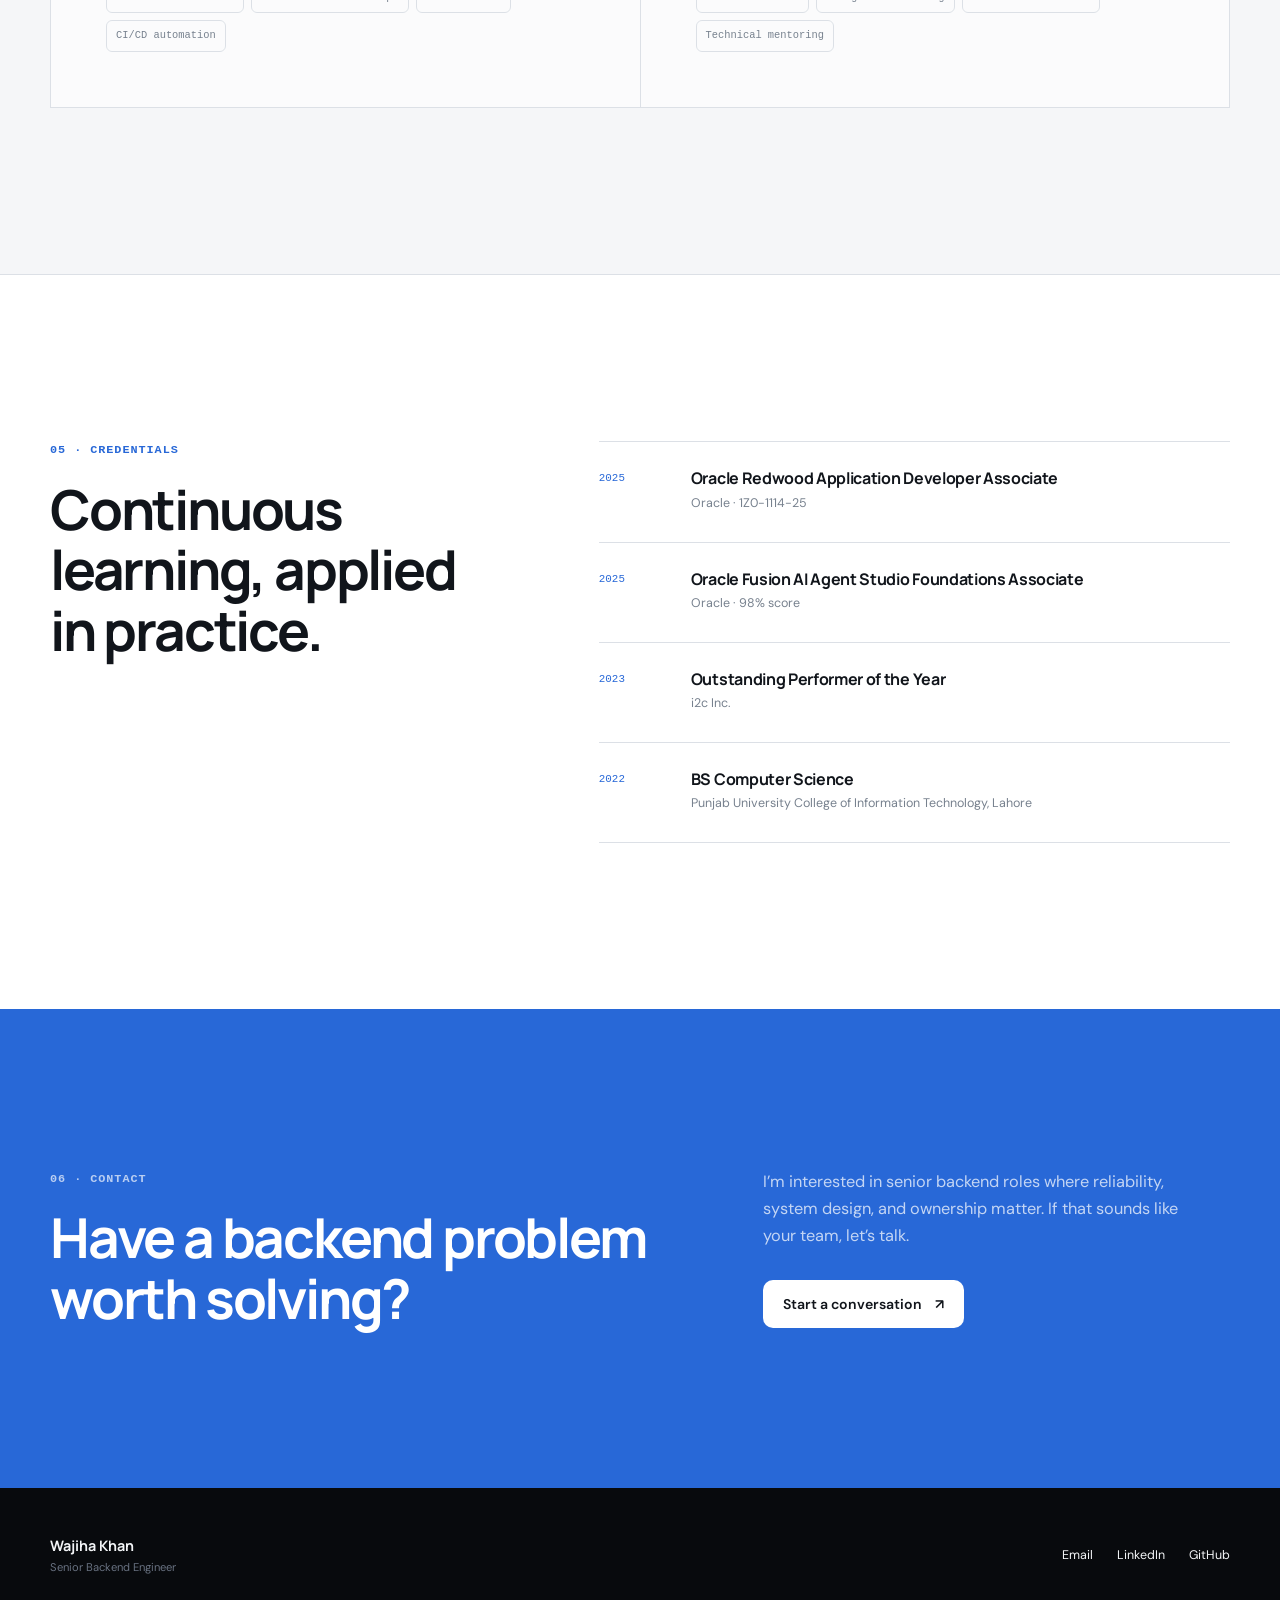
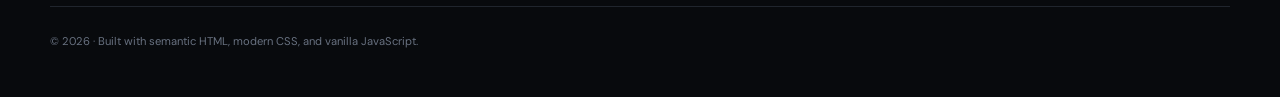
==== commit d18ea2c1: "feat: update portfolio with new case studies, live demos section and premium styling" ====
--- a/index.html
+++ b/index.html
@@ -1,371 +1,312 @@
-<!DOCTYPE html>
-<html lang="en">
+<!doctype html>
+<html lang="en" data-theme="dark">
 <head>
     <meta charset="UTF-8">
-    <meta name="viewport" content="width=device-width, initial-scale=1.0">
-    <title>Wajiha Khan | Senior Backend Engineer</title>
-    <link rel="stylesheet" href="https://cdnjs.cloudflare.com/ajax/libs/font-awesome/6.5.0/css/all.min.css">
-    <style>
-        * { margin: 0; padding: 0; box-sizing: border-box; }
-        body { font-family: 'Segoe UI', system-ui, sans-serif; line-height: 1.7; color: #e2e8f0; background: #0f172a; }
-        header { background: #1e2937; padding: 1.2rem 5%; position: sticky; top: 0; z-index: 100; border-bottom: 1px solid #334155; }
-        nav { max-width: 1200px; margin: 0 auto; display: flex; justify-content: space-between; align-items: center; flex-wrap: wrap; gap: 1rem; }
-        nav h1 { color: #60a5fa; font-size: 1.6rem; }
-        nav ul { display: flex; list-style: none; gap: 1.6rem; flex-wrap: wrap; }
-        nav a { color: #e2e8f0; text-decoration: none; font-size: 0.95rem; transition: color 0.2s; }
-        nav a:hover { color: #60a5fa; }
-        #hero { background: linear-gradient(135deg, #1e3a8a 0%, #1e2937 60%, #0f172a 100%); text-align: center; padding: 7rem 5% 5rem; }
-        #hero h2 { font-size: 2.6rem; color: #f1f5f9; margin-bottom: 0.8rem; }
-        #hero .sub { color: #93c5fd; font-size: 1.1rem; margin-bottom: 0.5rem; }
-        #hero .location { color: #64748b; font-size: 0.95rem; margin-bottom: 2.5rem; }
-        .badge-row { display: flex; justify-content: center; gap: 10px; flex-wrap: wrap; margin-bottom: 2.5rem; }
-        .badge { background: #1e3a8a; color: #93c5fd; border: 1px solid #3b82f6; padding: 5px 14px; border-radius: 20px; font-size: 0.82rem; font-weight: 500; }
-        .cta-buttons { display: flex; justify-content: center; gap: 12px; flex-wrap: wrap; }
-        .btn { display: inline-flex; align-items: center; gap: 8px; padding: 13px 26px; border-radius: 8px; font-weight: 600; font-size: 0.95rem; text-decoration: none; transition: all 0.2s; }
-        .primary { background: #3b82f6; color: white; border: 2px solid #3b82f6; }
-        .primary:hover { background: #2563eb; border-color: #2563eb; }
-        .secondary { background: transparent; color: white; border: 2px solid #475569; }
-        .secondary:hover { border-color: #60a5fa; color: #60a5fa; }
-        section { max-width: 1100px; margin: 5rem auto; padding: 0 5%; }
-        h2.section-title { color: #60a5fa; margin-bottom: 2.5rem; text-align: center; font-size: 2rem; position: relative; }
-        h2.section-title::after { content: ''; display: block; width: 50px; height: 3px; background: #3b82f6; margin: 10px auto 0; border-radius: 2px; }
-        .about-grid { display: grid; grid-template-columns: 1fr 1fr; gap: 2rem; }
-        .about-card { background: #1e2937; border: 1px solid #334155; border-radius: 12px; padding: 1.5rem; }
-        .about-card h3 { color: #93c5fd; font-size: 1rem; margin-bottom: 0.8rem; }
-        .about-card p, .about-card li { color: #94a3b8; font-size: 0.95rem; }
-        .about-card ul { list-style: none; }
-        .about-card li::before { content: '✓ '; color: #3b82f6; }
-        .exp-card { background: #1e2937; border-radius: 12px; padding: 2rem; margin-bottom: 1.5rem; border-left: 4px solid #3b82f6; }
-        .exp-header { display: flex; justify-content: space-between; align-items: flex-start; flex-wrap: wrap; gap: 0.5rem; margin-bottom: 0.8rem; }
-        .exp-title { font-size: 1.1rem; font-weight: 600; color: #f1f5f9; }
-        .exp-date { color: #60a5fa; font-size: 0.85rem; background: #1e3a8a; padding: 3px 10px; border-radius: 12px; white-space: nowrap; }
-        .exp-company { color: #64748b; font-size: 0.9rem; margin-bottom: 1rem; }
-        .exp-card ul { list-style: none; }
-        .exp-card li { color: #94a3b8; font-size: 0.92rem; padding: 3px 0 3px 16px; position: relative; }
-        .exp-card li::before { content: '→'; position: absolute; left: 0; color: #3b82f6; }
-        .projects-grid { display: grid; grid-template-columns: repeat(auto-fit, minmax(320px, 1fr)); gap: 1.5rem; }
-        .project-card { background: #1e2937; border-radius: 14px; border: 1px solid #334155; overflow: hidden; display: flex; flex-direction: column; transition: transform 0.2s, border-color 0.2s; }
-        .project-card:hover { transform: translateY(-3px); border-color: #3b82f6; }
-        .project-card.featured { border-color: #1d4ed8; border-width: 2px; }
-        .project-header { padding: 1.5rem 1.5rem 0; }
-        .project-icon { font-size: 2rem; margin-bottom: 0.5rem; }
-        .project-name { font-size: 1.1rem; font-weight: 600; color: #f1f5f9; margin-bottom: 0.3rem; }
-        .project-live { display: inline-flex; align-items: center; gap: 5px; font-size: 0.75rem; color: #4ade80; background: #052e16; padding: 2px 8px; border-radius: 10px; margin-bottom: 0.5rem; }
-        .project-coming { display: inline-flex; align-items: center; gap: 5px; font-size: 0.75rem; color: #fbbf24; background: #1c1408; padding: 2px 8px; border-radius: 10px; margin-bottom: 0.5rem; }
-        .project-tech { color: #60a5fa; font-size: 0.8rem; margin-bottom: 0.8rem; }
-        .project-body { padding: 0 1.5rem 1rem; flex: 1; }
-        .project-body p { color: #94a3b8; font-size: 0.9rem; line-height: 1.6; }
-        .project-metrics { display: flex; gap: 10px; flex-wrap: wrap; margin: 0.8rem 0; }
-        .metric { background: #0f172a; border: 1px solid #334155; border-radius: 8px; padding: 6px 12px; font-size: 0.8rem; }
-        .metric-val { color: #60a5fa; font-weight: 600; }
-        .metric-label { color: #64748b; font-size: 0.75rem; }
-        .project-footer { padding: 1rem 1.5rem; border-top: 1px solid #1e293b; display: flex; gap: 8px; flex-wrap: wrap; }
-        .btn-sm { padding: 7px 14px; font-size: 0.82rem; border-radius: 6px; text-decoration: none; display: inline-flex; align-items: center; gap: 6px; border: 1px solid #334155; color: #e2e8f0; transition: all 0.2s; }
-        .btn-sm:hover { border-color: #60a5fa; color: #60a5fa; }
-        .btn-sm.live { background: #1e3a8a; border-color: #3b82f6; color: #93c5fd; }
-        .btn-sm.live:hover { background: #1d4ed8; }
-        /* inline sentiment demo */
-        .demo-box { background: #0f172a; border: 1px solid #334155; border-radius: 10px; padding: 1rem; margin-top: 0.8rem; }
-        .demo-box textarea { width: 100%; background: #1e2937; border: 1px solid #334155; border-radius: 6px; color: #e2e8f0; padding: 8px 10px; font-size: 0.85rem; resize: vertical; min-height: 60px; font-family: inherit; }
-        .demo-box textarea:focus { outline: none; border-color: #3b82f6; }
-        .demo-btn { margin-top: 8px; padding: 7px 16px; background: #3b82f6; color: white; border: none; border-radius: 6px; font-size: 0.82rem; cursor: pointer; font-family: inherit; }
-        .demo-btn:hover { background: #2563eb; }
-        .demo-result { margin-top: 8px; font-size: 0.85rem; display: none; }
-        .skills-group { margin-bottom: 2rem; }
-        .skills-group h3 { color: #93c5fd; font-size: 0.9rem; text-transform: uppercase; letter-spacing: 0.08em; margin-bottom: 0.8rem; }
-        .skills-wrap { display: flex; flex-wrap: wrap; gap: 8px; }
-        .skill-tag { background: #1e2937; border: 1px solid #334155; color: #e2e8f0; padding: 6px 14px; border-radius: 20px; font-size: 0.85rem; }
-        .skill-tag.highlight { border-color: #3b82f6; color: #93c5fd; }
-        .contact-grid { display: grid; grid-template-columns: repeat(auto-fit, minmax(220px, 1fr)); gap: 1rem; }
-        .contact-item { background: #1e2937; border: 1px solid #334155; border-radius: 12px; padding: 1.2rem; display: flex; align-items: center; gap: 1rem; text-decoration: none; color: #e2e8f0; transition: border-color 0.2s; }
-        .contact-item:hover { border-color: #60a5fa; }
-        .contact-item i { color: #60a5fa; font-size: 1.3rem; width: 24px; }
-        .contact-item .contact-label { font-size: 0.75rem; color: #64748b; }
-        .contact-item .contact-val { font-size: 0.9rem; }
-        footer { text-align: center; padding: 2.5rem; background: #1e2937; color: #475569; margin-top: 3rem; font-size: 0.9rem; border-top: 1px solid #334155; }
-        footer a { color: #60a5fa; text-decoration: none; }
-        html { scroll-behavior: smooth; }
-        @media (max-width: 600px) { #hero h2 { font-size: 1.8rem; } .about-grid { grid-template-columns: 1fr; } }
-    </style>
+    <meta name="viewport" content="width=device-width, initial-scale=1">
+    <meta name="description" content="Wajiha Khan is a Senior Backend Engineer building reliable Java and Spring Boot systems for fintech, enterprise integrations, and high-volume workflows.">
+    <meta name="theme-color" content="#0a0c10">
+    <meta property="og:type" content="website">
+    <meta property="og:title" content="Wajiha Khan — Senior Backend Engineer">
+    <meta property="og:description" content="Backend engineering for payments, integrations, and high-volume workflows.">
+    <meta property="og:url" content="https://wajihayousafzai1-debug.github.io/portfolio/">
+    <meta name="twitter:card" content="summary">
+    <title>Wajiha Khan — Senior Backend Engineer</title>
+    <link rel="canonical" href="https://wajihayousafzai1-debug.github.io/portfolio/">
+    <link rel="preconnect" href="https://fonts.googleapis.com">
+    <link rel="preconnect" href="https://fonts.gstatic.com" crossorigin>
+    <link href="https://fonts.googleapis.com/css2?family=DM+Sans:wght@400;500;600&family=Manrope:wght@500;600;700&display=swap" rel="stylesheet">
+    <link rel="stylesheet" href="style.css">
+    <script>
+        document.documentElement.classList.add('js');
+        document.documentElement.dataset.theme = localStorage.getItem('theme') ||
+            (window.matchMedia('(prefers-color-scheme: light)').matches ? 'light' : 'dark');
+    </script>
+    <script src="script.js" defer></script>
+    <script type="application/ld+json">
+    {
+      "@context": "https://schema.org",
+      "@type": "Person",
+      "name": "Wajiha Khan",
+      "jobTitle": "Senior Backend Engineer",
+      "url": "https://wajihayousafzai1-debug.github.io/portfolio/",
+      "sameAs": [
+        "https://github.com/wajihayousafzai1-debug",
+        "https://linkedin.com/in/wajiha-yousafzai"
+      ],
+      "knowsAbout": ["Java", "Spring Boot", "Distributed Systems", "PostgreSQL", "Fintech", "Enterprise Integrations"]
+    }
+    </script>
 </head>
 <body>
-<header>
-    <nav>
-        <h1>Wajiha Khan</h1>
-        <ul>
-            <li><a href="#about">About</a></li>
-            <li><a href="#experience">Experience</a></li>
-            <li><a href="#projects">Projects</a></li>
-            <li><a href="#skills">Skills</a></li>
-            <li><a href="#contact">Contact</a></li>
-        </ul>
-    </nav>
-</header>
-
-<section id="hero">
-    <h2>Senior Software Engineer</h2>
-    <p class="sub">Java · Spring Boot · Microservices · Fintech & Enterprise SaaS</p>
-    <p class="location"><i class="fas fa-map-marker-alt"></i> Lahore, Pakistan &nbsp;·&nbsp; Open to relocation </p>
-    <div class="badge-row">
-        <span class="badge">4+ Years Experience</span>
-        <span class="badge">Oracle Certified</span>
-        <span class="badge">Fintech Payments</span>
-        <span class="badge">Distributed Systems</span>
-        <span class="badge">Live Projects in Production</span>
-    </div>
-    <div class="cta-buttons">
-        <a href="#contact" class="btn primary"><i class="fas fa-envelope"></i> Get In Touch</a>
-        <a href="https://github.com/wajihayousafzai1-debug/portfolio/raw/main/Wajiha_Khan_Resume.pdf" target="_blank" class="btn secondary"><i class="fas fa-download"></i> Download CV</a>
-        <a href="https://linkedin.com/in/wajiha-yousafzai" target="_blank" class="btn secondary"><i class="fab fa-linkedin"></i> LinkedIn</a>
-        <a href="https://github.com/wajihayousafzai1-debug" target="_blank" class="btn secondary"><i class="fab fa-github"></i> GitHub</a>
-    </div>
-</section>
-
-<section id="about">
-    <h2 class="section-title">About Me</h2>
-    <div class="about-grid">
-        <div class="about-card">
-            <h3>Who I am</h3>
-            <p>Senior Backend Engineer with 4+ years building high-throughput, fault-tolerant backend systems in fintech payments and enterprise SaaS. I specialise in Java 17+, Spring Boot, and distributed microservices — with production ownership of always-on transaction pipelines and scalable RESTful APIs at scale.</p>
+    <a class="skip-link" href="#main-content">Skip to content</a>
+
+    <header class="site-header" data-header>
+        <nav class="nav shell" aria-label="Primary navigation">
+            <a class="brand" href="#top" aria-label="Wajiha Khan, home">
+                <span class="brand-mark" aria-hidden="true">WK</span>
+                <span class="brand-copy">
+                    <strong>Wajiha Khan</strong>
+                    <span>Backend Engineer</span>
+                </span>
+            </a>
+
+            <button class="nav-toggle icon-button" type="button" aria-expanded="false" aria-controls="nav-links" data-nav-toggle>
+                <span class="sr-only">Open navigation</span>
+                <span class="nav-toggle-lines" aria-hidden="true"></span>
+            </button>
+
+            <div class="nav-links" id="nav-links" data-nav-links>
+                <a href="#experience">Experience</a>
+                <a href="#work">Work</a>
+                <a href="#demos">Demos</a>
+                <a href="#expertise">Expertise</a>
+                <a href="#credentials">Credentials</a>
+                <a class="nav-contact" href="#contact">Let’s talk</a>
+            </div>
+
+            <button class="theme-toggle icon-button" type="button" aria-label="Switch color theme" data-theme-toggle>
+                <svg class="sun-icon" aria-hidden="true" viewBox="0 0 24 24"><circle cx="12" cy="12" r="4"/><path d="M12 2v2M12 20v2M4.93 4.93l1.42 1.42M17.66 17.66l1.41 1.41M2 12h2M20 12h2M4.93 19.07l1.42-1.42M17.66 6.34l1.41-1.41"/></svg>
+                <svg class="moon-icon" aria-hidden="true" viewBox="0 0 24 24"><path d="M20.5 14.4A8.5 8.5 0 0 1 9.6 3.5 8.5 8.5 0 1 0 20.5 14.4Z"/></svg>
+            </button>
+        </nav>
+    </header>
+
+    <main id="main-content">
+        <section class="hero shell" id="top">
+            <div class="hero-copy reveal">
+                <div class="availability"><span aria-hidden="true"></span> Open to senior backend opportunities</div>
+                <p class="eyebrow">Senior Backend Engineer · Java & Spring Boot</p>
+                <h1>I engineer backend systems that stay reliable under <em>real-world load.</em></h1>
+                <p class="hero-lede">Four years building payment workflows, distributed integrations, and data-intensive services—taking systems from design decisions through production ownership.</p>
+                <div class="hero-actions">
+                    <a class="button button-primary" href="#work">Explore selected work <span aria-hidden="true">↘</span></a>
+                    <a class="button button-secondary" href="Wajiha_Khan_Resume.pdf" download="Wajiha_Khan_Resume.pdf">Download résumé <span aria-hidden="true">↓</span></a>
+                </div>
+                <div class="hero-meta" aria-label="Professional details">
+                    <span>Lahore, Pakistan</span>
+                    <span>Open to relocation</span>
+                    <span>UTC+5</span>
+                </div>
+            </div>
+
+            <aside class="system-card reveal" aria-label="Backend engineering profile">
+                <div class="system-card-head">
+                    <span>production-profile.yml</span>
+                    <span class="system-status"><i aria-hidden="true"></i> Operational</span>
+                </div>
+                <div class="system-code" aria-hidden="true">
+                    <p><span class="code-key">engineer:</span></p>
+                    <p class="indent"><span class="code-key">focus:</span> <span class="code-value">backend systems</span></p>
+                    <p class="indent"><span class="code-key">domain:</span> <span class="code-value">fintech + SaaS</span></p>
+                    <p class="indent"><span class="code-key">stack:</span></p>
+                    <p class="indent-2">- Java 17/21</p>
+                    <p class="indent-2">- Spring Boot</p>
+                    <p class="indent-2">- PostgreSQL</p>
+                    <p class="indent-2">- Docker / Kubernetes</p>
+                    <p class="indent"><span class="code-key">principles:</span></p>
+                    <p class="indent-2">- reliability</p>
+                    <p class="indent-2">- observability</p>
+                    <p class="indent-2">- measurable impact</p>
+                </div>
+                <div class="system-flow" aria-hidden="true">
+                    <span>request</span><b>→</b><span>validate</span><b>→</b><span>process</span><b>→</b><span>observe</span>
+                </div>
+            </aside>
+        </section>
+
+        <section class="impact-strip" aria-label="Career impact">
+            <div class="shell impact-grid">
+                <article><strong>4+</strong><span>years building production systems</span></article>
+                <article><strong>Millions</strong><span>of card transactions supported daily</span></article>
+                <article><strong>30%</strong><span>SQL throughput improvement</span></article>
+                <article><strong>40%</strong><span>faster deployment workflows</span></article>
+            </div>
+        </section>
+
+        <section class="section shell" id="experience">
+            <div class="section-heading reveal">
+                <div><p class="eyebrow">01 · Experience</p><h2>Production ownership, not just implementation.</h2></div>
+                <p>I work across design, delivery, operations, and mentorship—the full lifecycle required to keep important backend systems dependable.</p>
+            </div>
+
+            <div class="timeline">
+                <article class="role reveal">
+                    <div class="role-aside"><span>2025 — Present</span><i aria-hidden="true"></i></div>
+                    <div class="role-content">
+                        <div class="role-title"><div><h3>Senior Software Engineer</h3><p>GoSaaS Inc. · Enterprise SaaS</p></div><span>Oracle Fusion ERP</span></div>
+                        <p class="role-summary">Designing fault-tolerant integration and scheduling services for enterprise workflows, with ownership spanning API contracts, data transformation, deployment automation, and production recovery.</p>
+                        <ul class="role-scope" aria-label="Core responsibilities"><li>System design</li><li>Integration contracts</li><li>Production recovery</li><li>Mentoring</li></ul>
+                        <ul class="outcomes">
+                            <li><strong>40% faster deployments</strong><span>Automated Docker image builds and Kubernetes delivery pipelines while eliminating configuration drift.</span></li>
+                            <li><strong>85%+ critical-flow coverage</strong><span>Built focused JUnit and Mockito suites around integration and scheduler pipelines.</span></li>
+                            <li><strong>Resilient integrations</strong><span>Applied idempotency, dynamic field mapping, validation, and explicit failure recovery to high-frequency ERP data flows.</span></li>
+                        </ul>
+                    </div>
+                </article>
+
+                <article class="role reveal">
+                    <div class="role-aside"><span>2022 — 2025</span><i aria-hidden="true"></i></div>
+                    <div class="role-content">
+                        <div class="role-title"><div><h3>Software Engineer</h3><p>i2c Inc. · Financial Technology</p></div><span>Card payments</span></div>
+                        <p class="role-summary">Owned critical Java services and financial schedulers supporting statement generation, settlements, reversals, disputes, and reporting in an always-on payments environment.</p>
+                        <ul class="role-scope" aria-label="Core responsibilities"><li>Transaction processing</li><li>Database performance</li><li>Incident ownership</li><li>Code review</li></ul>
+                        <ul class="outcomes">
+                            <li><strong>Millions of transactions daily</strong><span>Supported sensitive card-processing workflows with an emphasis on correctness, auditability, and transactional integrity.</span></li>
+                            <li><strong>~30% higher SQL throughput</strong><span>Optimized PostgreSQL queries and batch workflows under sustained production load.</span></li>
+                            <li><strong>25% shorter PR cycles</strong><span>Mentored three engineers and led systematic reviews that improved delivery flow and shared standards.</span></li>
+                        </ul>
+                    </div>
+                </article>
+            </div>
+        </section>
+
+        <section class="section work-section" id="work">
+            <div class="shell">
+                <div class="section-heading reveal">
+                    <div><p class="eyebrow">02 · Selected work</p><h2>Systems explained through decisions and trade-offs.</h2></div>
+                    <p>Selected projects demonstrate scheduling, persistence, API design, explainability, testing, and operational thinking.</p>
+                </div>
+
+                <div class="projects">
+                    <article class="project project-featured reveal">
+                        <div class="project-index">01</div>
+                        <div class="project-main">
+                            <div class="project-topline"><span class="project-type">Flagship backend system</span><span class="project-state project-state--ready"><i></i> Deployment ready</span></div>
+                            <h3>Smart Job Scheduler</h3>
+                            <p>A database-backed scheduling service designed around a hard distributed-systems problem: ensuring competing application instances cannot execute the same claim while still recovering work abandoned by a failed worker.</p>
+                            <div class="architecture" aria-label="System flow">
+                                <span>REST API</span><b>→</b><span>Priority policy</span><b>→</b><span>Locked claim</span><b>→</b><span>Handler registry</span><b>→</b><span>State commit</span>
+                            </div>
+                            <div class="project-details">
+                                <div><span>Architecture decision</span><p>Short <code>REQUIRES_NEW</code> transactions lock and claim rows; pluggable handlers execute after the transaction closes; completion reacquires the lock and verifies ownership.</p></div>
+                                <div><span>Reliability model</span><p>Optimistic versioning, pessimistic claim locks, expiring leases, opaque claim tokens, bounded retries, and exponential backoff protect each lifecycle transition.</p></div>
+                                <div><span>Trade-off</span><p>The safety-first claim query can make competing dispatchers wait briefly on locked rows. It favors correctness and portability; PostgreSQL <code>SKIP LOCKED</code> is the next throughput optimization.</p></div>
+                                <div><span>Verification & delivery</span><p>18 passing tests cover concurrency and lifecycle invariants. Flyway migrations, environment-specific profiles, a multi-stage Docker image, and PostgreSQL configuration make releases reproducible.</p></div>
+                            </div>
+                            <div class="tech-list"><span>Java 17</span><span>Spring Boot</span><span>Spring Data JPA</span><span>PostgreSQL</span><span>Flyway</span><span>Docker</span><span>OpenAPI</span></div>
+                            <div class="project-links">
+                                <a href="https://github.com/wajihayousafzai1-debug/smart-job-scheduler" target="_blank" rel="noopener noreferrer">Source code <span>↗</span></a>
+                                <a href="#demos">Deployment details <span>↓</span></a>
+                            </div>
+                        </div>
+                    </article>
+
+                    <article class="project reveal">
+                        <div class="project-index">02</div>
+                        <div class="project-main">
+                            <div class="project-topline"><span class="project-type">Explainable text analysis</span><span class="project-state project-state--ready"><i></i> Deployment ready</span></div>
+                            <h3>Sentiment Analysis Service</h3>
+                            <p>A deterministic lexical analysis service that deliberately prioritizes explainability, predictable latency, and zero external inference cost over the broader language understanding of a trained model.</p>
+                            <div class="architecture" aria-label="System flow">
+                                <span>Thymeleaf / REST</span><b>→</b><span>Tokenizer</span><b>→</b><span>Lexicon</span><b>→</b><span>Signal scorer</span><b>→</b><span>Explanation</span>
+                            </div>
+                            <div class="project-details">
+                                <div><span>Architecture decision</span><p>Tokenization, lexicon ownership, contextual scoring, and explanation are separate components behind one application service, keeping both the server-rendered UI and versioned REST API consistent.</p></div>
+                                <div><span>Language handling</span><p>Code-point-safe emoji matching and boundary-aware word detection prevent surrogate-pair corruption and substring false positives; negators and amplifiers adjust nearby signals.</p></div>
+                                <div><span>Trade-off</span><p>Lexical rules are fast, inspectable, and locally executable, but cannot fully model sarcasm or domain-specific nuance. Explanations make that limitation visible rather than hiding uncertainty.</p></div>
+                                <div><span>Verification & API</span><p>14 passing unit and integration tests protect scoring and HTTP contracts. Structured DTOs, validation errors, OpenAPI documentation, and Docker packaging provide a production-shaped boundary.</p></div>
+                            </div>
+                            <div class="tech-list"><span>Java 21</span><span>Spring Boot</span><span>REST API</span><span>OpenAPI</span><span>Thymeleaf</span><span>Docker</span></div>
+                            <div class="project-links">
+                                <a href="https://github.com/wajihayousafzai1-debug/sentiment-analyzer" target="_blank" rel="noopener noreferrer">Source code <span>↗</span></a>
+                                <a href="#demos">Deployment details <span>↓</span></a>
+                            </div>
+                        </div>
+                    </article>
+
+                    <article class="project project-private reveal">
+                        <div class="project-index">03</div>
+                        <div class="project-main">
+                            <div class="project-topline"><span class="project-type">Enterprise platform</span><span class="private-label">Proprietary</span></div>
+                            <h3>Approval & Scheduling Platform</h3>
+                            <p>A modular Oracle Cloud platform for approval workflows and distributed job execution, with real-time tracking, retry handling, and rollback mechanisms protecting data integrity.</p>
+                            <div class="project-details">
+                                <div><span>Outcome</span><p>Reduced job-execution delays by 60% through workflow and component-level optimization.</p></div>
+                                <div><span>Architecture</span><p>Separated approval orchestration from distributed execution so each workflow could scale, retry, and evolve independently.</p></div>
+                                <div><span>Reliability</span><p>Real-time status tracking, bounded retries, rollback paths, and explicit recovery behavior protected cross-system data integrity.</p></div>
+                                <div><span>Ownership</span><p>Covered backend services, enterprise contracts, deployment, incident recovery, and coordination across product surfaces.</p></div>
+                            </div>
+                            <div class="tech-list"><span>Spring Boot</span><span>PostgreSQL</span><span>Docker</span><span>Kubernetes</span><span>Oracle Cloud</span></div>
+                        </div>
+                    </article>
+                </div>
+            </div>
+        </section>
+
+        <section class="section shell demo-section" id="demos">
+            <div class="section-heading reveal">
+                <div><p class="eyebrow">03 · Live demos</p><h2>Production-shaped services, ready for Render.</h2></div>
+                <p>Both images and health checks are ready. These placeholders will become public links after the first Render deployment.</p>
+            </div>
+
+            <div class="demo-grid">
+                <article class="demo-card reveal">
+                    <div class="demo-card-head"><span>Scheduler API</span><span class="demo-status"><i></i> Awaiting URL</span></div>
+                    <h3>Smart Job Scheduler</h3>
+                    <p>Inspect the OpenAPI contract, submit jobs, and observe their lock-safe lifecycle through the REST API.</p>
+                    <code class="demo-url">https://smart-job-scheduler-&lt;service&gt;.onrender.com/swagger-ui.html</code>
+                </article>
+                <article class="demo-card reveal">
+                    <div class="demo-card-head"><span>Web UI + REST API</span><span class="demo-status"><i></i> Awaiting URL</span></div>
+                    <h3>Sentiment Analysis Service</h3>
+                    <p>Try the Thymeleaf interface or explore the versioned analysis endpoint through Swagger UI.</p>
+                    <code class="demo-url">https://sentiment-analyzer-&lt;service&gt;.onrender.com/</code>
+                </article>
+            </div>
+            <p class="demo-note reveal">After deployment, replace each placeholder with its Render hostname. Sentiment API documentation will be available at <code>/swagger-ui.html</code>.</p>
+            <aside class="demo-advisory reveal" aria-label="Demo environment limitation">
+                <span>Demo environment</span>
+                <p>Free Render instances may cold start. Scheduler jobs remain persisted in PostgreSQL, but dispatch pauses while the service sleeps and resumes after it wakes.</p>
+            </aside>
+        </section>
+
+        <section class="section shell" id="expertise">
+            <div class="section-heading reveal">
+                <div><p class="eyebrow">04 · Expertise</p><h2>Depth where backend systems demand it.</h2></div>
+                <p>Grouped by the work I use these technologies to accomplish—not a wall of disconnected logos.</p>
+            </div>
+
+            <div class="expertise-grid">
+                <article class="expertise-card expertise-card--primary reveal"><span class="expertise-number">Core discipline</span><h3>Backend architecture</h3><p>Designing Java services around clear boundaries, durable contracts, transactional correctness, and operationally understandable failure modes.</p><ul><li>Java 17/21</li><li>Spring Boot & Batch</li><li>REST, SOAP & Webhooks</li><li>Hibernate / JPA</li><li>Distributed workflows</li></ul></article>
+                <article class="expertise-card reveal"><span class="expertise-number">01</span><h3>Data & transactions</h3><p>Protecting integrity and throughput across financial, batch, and reporting workloads.</p><ul><li>PostgreSQL & Oracle</li><li>Query plans & indexing</li><li>Transaction boundaries</li><li>Batch optimization</li></ul></article>
+                <article class="expertise-card reveal"><span class="expertise-number">02</span><h3>Reliability & integration</h3><p>Designing for partial failure across synchronous and asynchronous system boundaries.</p><ul><li>Kafka & RabbitMQ</li><li>Idempotency</li><li>Retries & backoff</li><li>Auditability</li></ul></article>
+                <article class="expertise-card reveal"><span class="expertise-number">03</span><h3>Platform & delivery</h3><p>Making services repeatable to build, deploy, observe, and recover in production.</p><ul><li>Docker & Kubernetes</li><li>Jenkins & Azure DevOps</li><li>Oracle Cloud</li><li>CI/CD automation</li></ul></article>
+                <article class="expertise-card reveal"><span class="expertise-number">04</span><h3>Quality & leadership</h3><p>Raising engineering quality through focused verification, review, and shared technical context.</p><ul><li>JUnit & Mockito</li><li>Integration testing</li><li>Architecture review</li><li>Technical mentoring</li></ul></article>
+            </div>
+        </section>
+
+        <section class="section credentials-section" id="credentials">
+            <div class="shell credentials-grid">
+                <div class="section-heading compact reveal"><div><p class="eyebrow">05 · Credentials</p><h2>Continuous learning, applied in practice.</h2></div></div>
+                <div class="credentials-list">
+                    <article class="credential reveal"><span>2025</span><div><h3>Oracle Redwood Application Developer Associate</h3><p>Oracle · 1Z0-1114-25</p></div></article>
+                    <article class="credential reveal"><span>2025</span><div><h3>Oracle Fusion AI Agent Studio Foundations Associate</h3><p>Oracle · 98% score</p></div></article>
+                    <article class="credential reveal"><span>2023</span><div><h3>Outstanding Performer of the Year</h3><p>i2c Inc.</p></div></article>
+                    <article class="credential reveal"><span>2022</span><div><h3>BS Computer Science</h3><p>Punjab University College of Information Technology, Lahore</p></div></article>
+                </div>
+            </div>
+        </section>
+
+        <section class="contact-section" id="contact">
+            <div class="shell contact-grid reveal">
+                <div>
+                    <p class="eyebrow">06 · Contact</p>
+                    <h2>Have a backend problem worth solving?</h2>
+                </div>
+                <div class="contact-copy">
+                    <p>I’m interested in senior backend roles where reliability, system design, and ownership matter. If that sounds like your team, let’s talk.</p>
+                    <a class="button button-light" href="mailto:wajihayousafzai1@gmail.com">Start a conversation <span aria-hidden="true">↗</span></a>
+                </div>
+            </div>
+        </section>
+    </main>
+
+    <footer class="site-footer">
+        <div class="shell footer-grid">
+            <div><strong>Wajiha Khan</strong><span>Senior Backend Engineer</span></div>
+            <div class="footer-links"><a href="mailto:wajihayousafzai1@gmail.com">Email</a><a href="https://linkedin.com/in/wajiha-yousafzai" target="_blank" rel="noopener noreferrer">LinkedIn</a><a href="https://github.com/wajihayousafzai1-debug" target="_blank" rel="noopener noreferrer">GitHub</a></div>
+            <p>© <span data-year>2026</span> · Built with semantic HTML, modern CSS, and vanilla JavaScript.</p>
         </div>
-        <div class="about-card">
-            <h3>What I bring</h3>
-            <ul>
-                <li>Millions of card transactions processed daily</li>
-                <li>40% deployment time reduction via CI/CD automation</li>
-                <li>85%+ test coverage on critical payment flows</li>
-                <li>30% SQL throughput improvement at i2c</li>
-                <li>Oracle Certified Developer (2 certifications)</li>
-                <li>Outstanding Performer of the Year — i2c Inc.</li>
-            </ul>
-        </div>
-    </div>
-</section>
-
-<section id="experience">
-    <h2 class="section-title">Experience</h2>
-    <div class="exp-card">
-        <div class="exp-header">
-            <div>
-                <div class="exp-title">Senior Software Engineer</div>
-                <div class="exp-company">GoSaaS Inc. &nbsp;·&nbsp; Enterprise SaaS · Oracle Fusion ERP</div>
-            </div>
-            <span class="exp-date">Jan 2025 – Present</span>
-        </div>
-        <ul>
-            <li>Designed fault-tolerant ERP integrations with dynamic field mappings and real-time API synchronisation, with explicit focus on idempotency and error recovery under production load.</li>
-            <li>Architected Spring Batch schedulers for automated SOAP-based data extraction, transforming large volumes of unstructured XML into structured domain objects.</li>
-            <li>Automated Docker image builds and Kubernetes deployment pipelines, cutting deployment time by 40% and eliminating configuration drift across environments.</li>
-            <li>Achieved 85%+ test coverage on critical data flows via comprehensive JUnit and Mockito test suites.</li>
-            <li>Mentored junior engineers through structured code reviews, raising team engineering standards.</li>
-        </ul>
-    </div>
-    <div class="exp-card">
-        <div class="exp-header">
-            <div>
-                <div class="exp-title">Software Engineer</div>
-                <div class="exp-company">i2c Inc. &nbsp;·&nbsp; Fintech · Card Payments Processing</div>
-            </div>
-            <span class="exp-date">Jul 2022 – Jan 2025</span>
-        </div>
-        <ul>
-            <li>Owned 6+ critical financial schedulers end-to-end — CCPD, CCSG, Statement Adjustment, Dispute, Consumer Statement, and IVR — supporting monthly credit card statement generation across millions of transactions.</li>
-            <li>Designed high-concurrency Java/Spring Boot systems in a mission-critical, always-on environment with 99.9%+ uptime targets.</li>
-            <li>Optimised PostgreSQL query performance achieving ~30% throughput improvement while preserving transactional integrity.</li>
-            <li>Mentored 3 junior engineers and led code reviews, reducing PR cycle time by 25%.</li>
-        </ul>
-    </div>
-</section>
-
-<section id="projects">
-    <h2 class="section-title">Live Projects</h2>
-    <div class="projects-grid">
-
-        <!-- Smart Job Scheduler -->
-        <div class="project-card featured">
-            <div class="project-header">
-                <div class="project-icon">🤖</div>
-                <div class="project-name">Smart Job Scheduler</div>
-                <div class="project-live"><i class="fas fa-circle" style="font-size:0.5rem"></i> Live in Production</div>
-                <div class="project-tech">Java 17 · Spring Boot 3 · Spring Batch · PostgreSQL · Docker · Kubernetes · Railway</div>
-            </div>
-            <div class="project-body">
-                <p>AI-powered job scheduling microservice that automatically scores and prioritises background jobs using a weighted multi-factor ML model. Every scheduling decision is fully explainable — no black box.</p>
-                <div class="project-metrics">
-                    <div class="metric"><div class="metric-val">0–100</div><div class="metric-label">AI priority score</div></div>
-                    <div class="metric"><div class="metric-val">5</div><div class="metric-label">scoring factors</div></div>
-                    <div class="metric"><div class="metric-val">30s</div><div class="metric-label">dispatch cycle</div></div>
-                    <div class="metric"><div class="metric-val">85%+</div><div class="metric-label">test coverage</div></div>
-                </div>
-                <p>Built with event-driven retry logic — failed jobs are re-scored with urgency boost and automatically re-queued.</p>
-            </div>
-            <div class="project-footer">
-                <a href="https://smart-job-scheduler-production.up.railway.app/swagger-ui/index.html" target="_blank" class="btn-sm live"><i class="fas fa-external-link-alt"></i> Live Demo</a>
-                <a href="https://github.com/wajihayousafzai1-debug/smart-job-scheduler" target="_blank" class="btn-sm"><i class="fab fa-github"></i> Source Code</a>
-                <a href="https://smart-job-scheduler-production.up.railway.app/api/v1/jobs/stats" target="_blank" class="btn-sm"><i class="fas fa-chart-bar"></i> Live Stats</a>
-            </div>
-        </div>
-
-        <!-- Sentiment Analyzer -->
-        <div class="project-card featured">
-            <div class="project-header">
-                <div class="project-icon">💬</div>
-                <div class="project-name">AI Sentiment Analyzer</div>
-                <div class="project-live"><i class="fas fa-circle" style="font-size:0.5rem"></i> Live in Production</div>
-                <div class="project-tech">Java 21 · Spring Boot 3.3 · Thymeleaf · Rule-Based AI · Maven · Railway</div>
-            </div>
-            <div class="project-body">
-                <p>Full-stack AI-powered sentiment analysis tool that classifies any text as Positive, Negative, or Neutral with confidence scoring. No external API dependency — fully self-contained, deterministic, and production-safe.</p>
-                <div class="project-metrics">
-                    <div class="metric"><div class="metric-val">3</div><div class="metric-label">sentiment classes</div></div>
-                    <div class="metric"><div class="metric-val">0%</div><div class="metric-label">API dependency</div></div>
-                    <div class="metric"><div class="metric-val">Real-time</div><div class="metric-label">analysis</div></div>
-                </div>
-                <!-- Inline demo -->
-                <div class="demo-box">
-                    <textarea id="demo-text" placeholder="Type any text and click Analyse...">I absolutely love working with Java and Spring Boot!</textarea>
-                    <button class="demo-btn" onclick="analyseSentiment()">✨ Analyse Sentiment</button>
-                    <div class="demo-result" id="demo-result"></div>
-                </div>
-            </div>
-            <div class="project-footer">
-                <a href="https://sentiment-analyzer-production-395b.up.railway.app" target="_blank" class="btn-sm live" id="sentiment-live-btn" rel="noopener noreferrer" class="btn-sm live"><i class="fas fa-external-link-alt"></i> Live Demo</a>
-                <a href="https://github.com/wajihayousafzai1-debug/sentiment-analyzer" target="_blank" class="btn-sm" rel="noopener noreferrer"><i class="fab fa-github"></i> Source Code</a>
-            </div>
-        </div>
-
-        <!-- Approval Workflow -->
-        <div class="project-card">
-            <div class="project-header">
-                <div class="project-icon">⚙️</div>
-                <div class="project-name">Approval Workflow & Job Scheduling Portal</div>
-                <div class="project-tech">Spring Boot · Oracle JET · Knockout.js · PostgreSQL · Docker · Kubernetes · Oracle Cloud</div>
-            </div>
-            <div class="project-body">
-                <p>Modular, cloud-native approval and job scheduling platform on Oracle Cloud with real-time tracking, retry logic, and rollback mechanisms for data integrity across distributed job execution.</p>
-                <div class="project-metrics">
-                    <div class="metric"><div class="metric-val">60%</div><div class="metric-label">faster job execution</div></div>
-                    <div class="metric"><div class="metric-val">Oracle Cloud</div><div class="metric-label">platform</div></div>
-                </div>
-            </div>
-            <div class="project-footer">
-                <span class="btn-sm" style="color:#64748b;cursor:default"><i class="fas fa-lock"></i> Proprietary — GoSaaS Inc.</span>
-            </div>
-        </div>
-
-        <!-- Final Year Project -->
-        <div class="project-card">
-            <div class="project-header">
-                <div class="project-icon">🧠</div>
-                <div class="project-name">Intelligent Data Classification System</div>
-                <div class="project-tech">Java · Spring Boot · Quartz Scheduler · REST APIs · Oracle SQL · Jenkins</div>
-            </div>
-            <div class="project-body">
-                <p>ML-powered pipeline to automatically classify unstructured datasets at scale, comparing rule-based and learning-based approaches. Full end-to-end architecture from data ingestion through model evaluation.</p>
-                <div class="project-metrics">
-                    <div class="metric"><div class="metric-val">Final Year</div><div class="metric-label">PUCIT project</div></div>
-                    <div class="metric"><div class="metric-val">ML Pipeline</div><div class="metric-label">end-to-end</div></div>
-                </div>
-            </div>
-            <div class="project-footer">
-                <span class="btn-sm" style="color:#64748b;cursor:default"><i class="fas fa-university"></i> Academic Project</span>
-            </div>
-        </div>
-    </div>
-</section>
-
-<section id="skills">
-    <h2 class="section-title">Skills</h2>
-    <div class="skills-group">
-        <h3>Languages & Frameworks</h3>
-        <div class="skills-wrap">
-            <span class="skill-tag highlight">Java 17/21</span><span class="skill-tag highlight">Spring Boot 3.x</span><span class="skill-tag highlight">Spring Batch</span><span class="skill-tag highlight">Spring Reactor</span><span class="skill-tag">Hibernate</span><span class="skill-tag">Python</span><span class="skill-tag">JavaScript</span><span class="skill-tag">React.js</span><span class="skill-tag">Groovy</span>
-        </div>
-    </div>
-    <div class="skills-group">
-        <h3>Backend & APIs</h3>
-        <div class="skills-wrap">
-            <span class="skill-tag highlight">Microservices</span><span class="skill-tag highlight">RESTful APIs</span><span class="skill-tag highlight">Apache Kafka</span><span class="skill-tag highlight">RabbitMQ</span><span class="skill-tag">SOAP</span><span class="skill-tag">Event-Driven Architecture</span><span class="skill-tag">JWT</span><span class="skill-tag">Distributed Systems</span>
-        </div>
-    </div>
-    <div class="skills-group">
-        <h3>Cloud & DevOps</h3>
-        <div class="skills-wrap">
-            <span class="skill-tag highlight">Docker</span><span class="skill-tag highlight">Kubernetes</span><span class="skill-tag highlight">AWS</span><span class="skill-tag">Jenkins</span><span class="skill-tag">CI/CD Pipelines</span><span class="skill-tag">Helm</span><span class="skill-tag">Terraform</span><span class="skill-tag">Azure DevOps</span><span class="skill-tag">Oracle Cloud</span>
-        </div>
-    </div>
-    <div class="skills-group">
-        <h3>Databases</h3>
-        <div class="skills-wrap">
-            <span class="skill-tag highlight">PostgreSQL</span><span class="skill-tag highlight">Oracle SQL</span><span class="skill-tag">MongoDB</span><span class="skill-tag">MySQL</span><span class="skill-tag">Informix</span>
-        </div>
-    </div>
-    <div class="skills-group">
-        <h3>Certifications</h3>
-        <div class="skills-wrap">
-            <span class="skill-tag highlight">Oracle Redwood Developer Associate (Oct 2025)</span>
-            <span class="skill-tag highlight">Oracle Fusion AI Agent Studio — 98% Score (Jun 2025)</span>
-            <span class="skill-tag">Outstanding Performer of the Year — i2c Inc.</span>
-        </div>
-    </div>
-</section>
-
-<section id="contact">
-    <h2 class="section-title">Contact Me</h2>
-    <div class="contact-grid">
-        <a href="mailto:wajihayousafzai1@gmail.com" class="contact-item">
-            <i class="fas fa-envelope"></i>
-            <div><div class="contact-label">Email</div><div class="contact-val">wajihayousafzai1@gmail.com</div></div>
-        </a>
-        <a href="tel:+923335441207" class="contact-item">
-            <i class="fas fa-phone"></i>
-            <div><div class="contact-label">Phone</div><div class="contact-val">+92 333 544 1207</div></div>
-        </a>
-        <a href="https://linkedin.com/in/wajiha-yousafzai" target="_blank" class="contact-item">
-            <i class="fab fa-linkedin"></i>
-            <div><div class="contact-label">LinkedIn</div><div class="contact-val">wajiha-yousafzai</div></div>
-        </a>
-        <a href="https://github.com/wajihayousafzai1-debug" target="_blank" class="contact-item">
-            <i class="fab fa-github"></i>
-            <div><div class="contact-label">GitHub</div><div class="contact-val">wajihayousafzai1-debug</div></div>
-        </a>
-    </div>
-</section>
-
-<footer>
-    <p>© 2026 Wajiha Khan &nbsp;·&nbsp; Senior Backend Software Engineer &nbsp;·&nbsp; <a href="https://linkedin.com/in/wajiha-yousafzai">LinkedIn</a> &nbsp;·&nbsp; <a href="https://github.com/wajihayousafzai1-debug">GitHub</a></p>
-</footer>
-
-<script>
-// Inline sentiment demo — rule-based, mirrors your Java engine logic
-function analyseSentiment() {
-    const text = document.getElementById('demo-text').value.trim();
-    if (!text) return;
-
-    const positive = ['love','great','excellent','amazing','awesome','good','fantastic','happy','wonderful','best','brilliant','perfect','enjoy','beautiful','outstanding','superb'];
-    const negative = ['hate','terrible','awful','bad','horrible','worst','disappointing','ugly','boring','dreadful','poor','useless','broken','failed','error','wrong'];
-
-    const lower = text.toLowerCase();
-    let posScore = 0, negScore = 0;
-    positive.forEach(w => { if (lower.includes(w)) posScore++; });
-    negative.forEach(w => { if (lower.includes(w)) negScore++; });
-
-    let sentiment, emoji, color, confidence;
-    if (posScore > negScore) {
-        sentiment = 'Positive'; emoji = '😊'; color = '#4ade80';
-        confidence = Math.min(95, 60 + posScore * 10);
-    } else if (negScore > posScore) {
-        sentiment = 'Negative'; emoji = '😞'; color = '#f87171';
-        confidence = Math.min(95, 60 + negScore * 10);
-    } else {
-        sentiment = 'Neutral'; emoji = '😐'; color = '#fbbf24';
-        confidence = 55;
-    }
-
-    const result = document.getElementById('demo-result');
-    result.style.display = 'block';
-    result.innerHTML = `<span style="color:${color};font-weight:600">${emoji} ${sentiment}</span> &nbsp;·&nbsp; <span style="color:#64748b">Confidence: ${confidence}%</span><br><span style="color:#475569;font-size:0.8rem">Rule-based AI · ${posScore} positive signals · ${negScore} negative signals detected</span>`;
-}
-</script>
+    </footer>
 </body>
 </html>
--- a/style.css
+++ b/style.css
@@ -0,0 +1,337 @@
+@layer reset, tokens, base, components, utilities;
+
+@layer reset {
+    *, *::before, *::after { box-sizing: border-box; }
+    * { margin: 0; }
+    html { scroll-behavior: smooth; }
+    body { min-height: 100vh; }
+    img, svg { display: block; max-width: 100%; }
+    button, a { font: inherit; }
+    ul { padding: 0; }
+}
+
+@layer tokens {
+    :root {
+        color-scheme: dark;
+        --bg: #090b0f;
+        --bg-elevated: #0e1117;
+        --surface: #12161d;
+        --surface-soft: #161b23;
+        --text: #f3f5f7;
+        --text-muted: #9ca5b3;
+        --text-faint: #687180;
+        --line: #252b35;
+        --line-strong: #343c48;
+        --accent: #8ab4ff;
+        --accent-strong: #a9c8ff;
+        --accent-soft: rgba(112, 164, 255, .12);
+        --success: #72d6a0;
+        --shadow: 0 30px 80px rgba(0, 0, 0, .32);
+        --font-display: "Manrope", system-ui, sans-serif;
+        --font-body: "DM Sans", system-ui, sans-serif;
+        --font-mono: "SFMono-Regular", Consolas, "Liberation Mono", monospace;
+        --shell: 1180px;
+        --header-height: 76px;
+        --radius-sm: 8px;
+        --radius-md: 16px;
+        --radius-lg: 24px;
+        --ease: cubic-bezier(.2, .8, .2, 1);
+    }
+
+    [data-theme="light"] {
+        color-scheme: light;
+        --bg: #f5f6f8;
+        --bg-elevated: #ffffff;
+        --surface: #ffffff;
+        --surface-soft: #eceff3;
+        --text: #11151b;
+        --text-muted: #525c69;
+        --text-faint: #77818e;
+        --line: #dce0e6;
+        --line-strong: #c6ccd5;
+        --accent: #2868d7;
+        --accent-strong: #1754ba;
+        --accent-soft: rgba(40, 104, 215, .09);
+        --success: #16794b;
+        --shadow: 0 30px 80px rgba(30, 43, 61, .12);
+    }
+}
+
+@layer base {
+    body {
+        background: var(--bg);
+        color: var(--text);
+        font-family: var(--font-body);
+        font-size: 16px;
+        line-height: 1.65;
+        text-rendering: optimizeLegibility;
+        -webkit-font-smoothing: antialiased;
+        transition: background-color .25s ease, color .25s ease;
+    }
+
+    body::before {
+        position: fixed;
+        inset: 0;
+        z-index: -2;
+        background-image: linear-gradient(rgba(128, 145, 170, .035) 1px, transparent 1px), linear-gradient(90deg, rgba(128, 145, 170, .035) 1px, transparent 1px);
+        background-size: 48px 48px;
+        content: "";
+        mask-image: linear-gradient(to bottom, black 0, transparent 70%);
+        pointer-events: none;
+    }
+
+    a { color: inherit; text-decoration: none; }
+    button { color: inherit; }
+    h1, h2, h3 { font-family: var(--font-display); line-height: 1.1; letter-spacing: -.04em; }
+    h2 { font-size: clamp(2rem, 4.3vw, 3.65rem); max-width: 780px; }
+    h3 { font-size: 1.35rem; }
+    ::selection { background: var(--accent); color: var(--bg); }
+    :focus-visible { outline: 2px solid var(--accent); outline-offset: 4px; border-radius: 3px; }
+}
+
+@layer components {
+    .shell { width: min(calc(100% - 40px), var(--shell)); margin-inline: auto; }
+    .skip-link { position: fixed; top: 12px; left: 12px; z-index: 1000; padding: 10px 14px; background: var(--text); color: var(--bg); transform: translateY(-150%); transition: transform .2s; }
+    .skip-link:focus { transform: translateY(0); }
+    .sr-only { position: absolute; width: 1px; height: 1px; padding: 0; overflow: hidden; clip: rect(0, 0, 0, 0); white-space: nowrap; border: 0; }
+
+    .site-header {
+        position: fixed;
+        top: 0;
+        z-index: 100;
+        width: 100%;
+        border-bottom: 1px solid transparent;
+        transition: background-color .25s, border-color .25s, transform .3s var(--ease);
+    }
+    .site-header.is-scrolled { background: color-mix(in srgb, var(--bg) 84%, transparent); border-color: var(--line); backdrop-filter: blur(18px); }
+    .site-header.is-hidden { transform: translateY(-100%); }
+    .nav { display: flex; align-items: center; height: var(--header-height); gap: 28px; }
+    .brand { display: inline-flex; align-items: center; gap: 11px; margin-right: auto; }
+    .brand-mark { display: grid; width: 36px; height: 36px; place-items: center; border: 1px solid var(--line-strong); border-radius: 9px; background: var(--surface); font-family: var(--font-display); font-size: .72rem; font-weight: 700; letter-spacing: -.03em; }
+    .brand-copy { display: flex; flex-direction: column; line-height: 1.25; }
+    .brand-copy strong { font-family: var(--font-display); font-size: .9rem; }
+    .brand-copy span { color: var(--text-faint); font-size: .72rem; }
+    .nav-links { display: flex; align-items: center; gap: 28px; color: var(--text-muted); font-size: .85rem; font-weight: 500; }
+    .nav-links a { transition: color .2s; }
+    .nav-links a:hover, .nav-links a[aria-current="true"] { color: var(--text); }
+    .nav-links .nav-contact { padding: 8px 13px; border: 1px solid var(--line-strong); border-radius: var(--radius-sm); color: var(--text); }
+    .nav-links .nav-contact:hover { border-color: var(--accent); }
+    .icon-button { display: grid; width: 38px; height: 38px; place-items: center; border: 1px solid var(--line); border-radius: 50%; background: var(--surface); cursor: pointer; transition: border-color .2s, transform .2s; }
+    .icon-button:hover { border-color: var(--line-strong); transform: translateY(-1px); }
+    .theme-toggle svg { width: 17px; fill: none; stroke: currentColor; stroke-linecap: round; stroke-width: 1.7; }
+    [data-theme="dark"] .moon-icon, [data-theme="light"] .sun-icon { display: none; }
+    .nav-toggle { display: none; }
+
+    .hero { display: grid; grid-template-columns: minmax(0, 1.2fr) minmax(350px, .8fr); min-height: min(850px, 100vh); align-items: center; gap: clamp(48px, 8vw, 100px); padding-top: calc(var(--header-height) + 72px); padding-bottom: 90px; }
+    .availability { display: inline-flex; align-items: center; gap: 9px; margin-bottom: 30px; padding: 7px 11px; border: 1px solid var(--line); border-radius: 999px; background: var(--surface); color: var(--text-muted); font-size: .76rem; }
+    .availability span { width: 7px; height: 7px; border-radius: 50%; background: var(--success); box-shadow: 0 0 0 5px color-mix(in srgb, var(--success) 12%, transparent); }
+    .eyebrow { margin-bottom: 18px; color: var(--accent); font-family: var(--font-mono); font-size: .74rem; font-weight: 600; letter-spacing: .08em; text-transform: uppercase; }
+    .hero h1 { max-width: 760px; font-size: clamp(3.1rem, 6.4vw, 5.7rem); font-weight: 600; letter-spacing: -.065em; }
+    .hero h1 em { color: var(--text-faint); font-style: normal; }
+    .hero-lede { max-width: 660px; margin-top: 28px; color: var(--text-muted); font-size: clamp(1rem, 1.6vw, 1.2rem); line-height: 1.7; }
+    .hero-actions { display: flex; flex-wrap: wrap; gap: 12px; margin-top: 38px; }
+    .button { display: inline-flex; align-items: center; justify-content: center; gap: 13px; min-height: 48px; padding: 0 19px; border: 1px solid transparent; border-radius: 10px; font-size: .88rem; font-weight: 600; transition: transform .2s var(--ease), background .2s, border-color .2s; }
+    .button:hover { transform: translateY(-2px); }
+    .button-primary { background: var(--text); color: var(--bg); }
+    .button-secondary { border-color: var(--line-strong); background: var(--surface); }
+    .button-secondary:hover { border-color: var(--accent); }
+    .hero-meta { display: flex; flex-wrap: wrap; gap: 22px; margin-top: 30px; color: var(--text-faint); font-family: var(--font-mono); font-size: .7rem; }
+    .hero-meta span + span::before { margin-right: 22px; color: var(--line-strong); content: "/"; }
+
+    .system-card { position: relative; overflow: hidden; border: 1px solid var(--line); border-radius: var(--radius-lg); background: color-mix(in srgb, var(--surface) 92%, transparent); box-shadow: var(--shadow); }
+    .system-card::before { position: absolute; top: -80px; right: -80px; width: 210px; height: 210px; border-radius: 50%; background: var(--accent); content: ""; filter: blur(110px); opacity: .18; }
+    .system-card-head { display: flex; justify-content: space-between; padding: 16px 18px; border-bottom: 1px solid var(--line); color: var(--text-faint); font-family: var(--font-mono); font-size: .67rem; }
+    .system-status { display: flex; align-items: center; gap: 7px; color: var(--success); }
+    .system-status i { width: 6px; height: 6px; border-radius: 50%; background: currentColor; }
+    .system-code { padding: 25px 25px 30px; color: var(--text-muted); font-family: var(--font-mono); font-size: clamp(.7rem, 1vw, .8rem); line-height: 1.9; }
+    .system-code .indent { padding-left: 18px; }
+    .system-code .indent-2 { padding-left: 38px; color: var(--text-faint); }
+    .code-key { color: var(--accent-strong); }
+    .code-value { color: var(--text); }
+    .system-flow { display: flex; align-items: center; justify-content: center; gap: 9px; padding: 16px 10px; border-top: 1px solid var(--line); background: var(--bg-elevated); color: var(--text-faint); font-family: var(--font-mono); font-size: .58rem; }
+    .system-flow span { padding: 5px 7px; border: 1px solid var(--line); border-radius: 5px; }
+    .system-flow b { color: var(--accent); font-weight: 400; }
+
+    .impact-strip { border-block: 1px solid var(--line); background: var(--bg-elevated); }
+    .impact-grid { display: grid; grid-template-columns: repeat(4, 1fr); }
+    .impact-grid article { display: flex; flex-direction: column; min-height: 155px; justify-content: center; padding: 28px clamp(20px, 3vw, 38px); border-right: 1px solid var(--line); }
+    .impact-grid article:first-child { padding-left: 0; }
+    .impact-grid article:last-child { border-right: 0; }
+    .impact-grid strong { color: var(--text); font-family: var(--font-display); font-size: clamp(1.7rem, 3vw, 2.5rem); font-weight: 600; letter-spacing: -.05em; }
+    .impact-grid span { max-width: 170px; margin-top: 5px; color: var(--text-faint); font-size: .78rem; line-height: 1.45; }
+
+    .section { padding-block: clamp(100px, 13vw, 170px); scroll-margin-top: var(--header-height); }
+    .section-heading { display: grid; grid-template-columns: minmax(0, 1.5fr) minmax(240px, .5fr); align-items: end; gap: 60px; margin-bottom: clamp(65px, 8vw, 100px); }
+    .section-heading > p { max-width: 390px; padding-bottom: 5px; color: var(--text-muted); }
+    .section-heading.compact { display: block; margin: 0; }
+
+    .timeline { border-top: 1px solid var(--line); }
+    .role { display: grid; grid-template-columns: 170px minmax(0, 1fr); border-bottom: 1px solid var(--line); }
+    .role-aside { position: relative; padding: 42px 28px 42px 0; color: var(--text-faint); font-family: var(--font-mono); font-size: .7rem; }
+    .role-aside i { position: absolute; top: 48px; right: -4px; width: 7px; height: 7px; border: 2px solid var(--bg); border-radius: 50%; background: var(--accent); box-shadow: 0 0 0 1px var(--accent); }
+    .role-content { padding: 42px 0 60px 55px; border-left: 1px solid var(--line); }
+    .role-title { display: flex; justify-content: space-between; align-items: start; gap: 30px; }
+    .role-title h3 { font-size: clamp(1.4rem, 2.5vw, 2rem); }
+    .role-title p { margin-top: 6px; color: var(--text-muted); }
+    .role-title > span { padding: 6px 9px; border: 1px solid var(--line); border-radius: 6px; color: var(--text-faint); font-family: var(--font-mono); font-size: .65rem; }
+    .role-summary { max-width: 800px; margin-top: 28px; color: var(--text-muted); font-size: 1.02rem; }
+    .role-scope { display: flex; flex-wrap: wrap; gap: 7px; margin-top: 20px; list-style: none; }
+    .role-scope li { padding: 6px 9px; border: 1px solid var(--line); border-radius: 6px; color: var(--text-faint); font-family: var(--font-mono); font-size: .64rem; }
+    .outcomes { display: grid; grid-template-columns: repeat(3, 1fr); gap: 1px; margin-top: 38px; border: 1px solid var(--line); border-radius: var(--radius-md); overflow: hidden; list-style: none; background: var(--line); }
+    .outcomes li { padding: 22px; background: var(--surface); }
+    .outcomes strong, .outcomes span { display: block; }
+    .outcomes strong { color: var(--accent-strong); font-size: .84rem; }
+    .outcomes span { margin-top: 8px; color: var(--text-faint); font-size: .76rem; line-height: 1.55; }
+
+    .work-section { width: 100%; max-width: none; background: var(--bg-elevated); border-block: 1px solid var(--line); }
+    .projects { border-top: 1px solid var(--line); }
+    .project { display: grid; grid-template-columns: 90px minmax(0, 1fr); padding-block: 60px; border-bottom: 1px solid var(--line); }
+    .project-index { color: var(--text-faint); font-family: var(--font-mono); font-size: .7rem; }
+    .project-main { max-width: 940px; }
+    .project-topline { display: flex; justify-content: space-between; align-items: center; gap: 20px; margin-bottom: 18px; }
+    .project-type, .private-label, .project-state { font-family: var(--font-mono); font-size: .66rem; text-transform: uppercase; letter-spacing: .07em; }
+    .project-type { color: var(--accent); }
+    .project-state { display: inline-flex; align-items: center; gap: 7px; color: var(--success); }
+    .project-state i { width: 6px; height: 6px; border-radius: 50%; background: currentColor; }
+    .project-state--ready { color: var(--accent); }
+    .private-label { color: var(--text-faint); }
+    .project h3 { font-size: clamp(2rem, 4vw, 3.4rem); }
+    .project-main > p { max-width: 800px; margin-top: 20px; color: var(--text-muted); font-size: 1.02rem; }
+    .architecture { display: flex; align-items: center; gap: 10px; margin-top: 32px; padding: 17px; border: 1px solid var(--line); border-radius: 12px; background: var(--surface); overflow-x: auto; color: var(--text-faint); font-family: var(--font-mono); font-size: .65rem; white-space: nowrap; }
+    .architecture span { padding: 7px 9px; border: 1px solid var(--line); border-radius: 6px; }
+    .architecture b { color: var(--accent); font-weight: 400; }
+    .project-details { display: grid; grid-template-columns: 1fr 1fr; gap: 35px; margin-top: 35px; }
+    .project-details > div { padding-left: 18px; border-left: 1px solid var(--line-strong); }
+    .project-details span { color: var(--text); font-size: .78rem; font-weight: 600; }
+    .project-details p { margin-top: 7px; color: var(--text-faint); font-size: .82rem; }
+    .project-details code { color: var(--text-muted); font-family: var(--font-mono); font-size: .76rem; }
+    .tech-list { display: flex; flex-wrap: wrap; gap: 7px; margin-top: 30px; }
+    .tech-list span { padding: 5px 8px; border-radius: 5px; background: var(--accent-soft); color: var(--accent-strong); font-family: var(--font-mono); font-size: .62rem; }
+    .project-links { display: flex; gap: 28px; margin-top: 34px; }
+    .project-links a { padding-bottom: 4px; border-bottom: 1px solid var(--line-strong); font-size: .82rem; font-weight: 600; transition: border-color .2s, color .2s; }
+    .project-links a:hover { border-color: var(--accent); color: var(--accent); }
+    .project-links span { margin-left: 7px; }
+
+    .demo-section { border-bottom: 1px solid var(--line); }
+    .demo-grid { display: grid; grid-template-columns: repeat(2, 1fr); gap: 18px; }
+    .demo-card { position: relative; overflow: hidden; min-height: 310px; padding: clamp(28px, 4vw, 44px); border: 1px solid var(--line); border-radius: var(--radius-md); background: linear-gradient(145deg, color-mix(in srgb, var(--accent) 7%, var(--surface)), var(--surface)); }
+    .demo-card::after { position: absolute; right: -80px; bottom: -100px; width: 230px; height: 230px; border-radius: 50%; background: var(--accent); content: ""; filter: blur(110px); opacity: .11; pointer-events: none; }
+    .demo-card-head { display: flex; justify-content: space-between; gap: 20px; color: var(--accent); font-family: var(--font-mono); font-size: .66rem; letter-spacing: .07em; text-transform: uppercase; }
+    .demo-status { display: inline-flex; align-items: center; gap: 7px; color: var(--text-faint); }
+    .demo-status i { width: 6px; height: 6px; border-radius: 50%; background: currentColor; }
+    .demo-card h3 { margin-top: 54px; font-size: clamp(1.5rem, 3vw, 2.2rem); }
+    .demo-card p { max-width: 490px; margin-top: 15px; color: var(--text-muted); }
+    .demo-url { display: block; margin-top: 30px; padding: 13px 15px; overflow-x: auto; border: 1px solid var(--line); border-radius: 7px; background: var(--bg-elevated); color: var(--text-faint); font-family: var(--font-mono); font-size: .66rem; white-space: nowrap; }
+    .demo-note { margin-top: 18px; color: var(--text-faint); font-size: .78rem; }
+    .demo-note code { color: var(--text-muted); font-family: var(--font-mono); }
+    .demo-advisory { display: grid; grid-template-columns: 150px 1fr; gap: 24px; margin-top: 28px; padding: 20px 22px; border: 1px solid var(--line); border-radius: 10px; background: color-mix(in srgb, var(--surface) 55%, transparent); }
+    .demo-advisory span { color: var(--accent); font-family: var(--font-mono); font-size: .66rem; letter-spacing: .07em; text-transform: uppercase; }
+    .demo-advisory p { max-width: 720px; color: var(--text-faint); font-size: .78rem; }
+
+    .expertise-grid { display: grid; grid-template-columns: repeat(2, 1fr); border-top: 1px solid var(--line); border-left: 1px solid var(--line); }
+    .expertise-card { position: relative; min-height: 360px; padding: clamp(30px, 5vw, 55px); border-right: 1px solid var(--line); border-bottom: 1px solid var(--line); background: color-mix(in srgb, var(--surface) 60%, transparent); transition: background .25s; }
+    .expertise-card:hover { background: var(--surface); }
+    .expertise-card--primary { grid-column: 1 / -1; min-height: 290px; background: linear-gradient(120deg, color-mix(in srgb, var(--accent) 8%, var(--surface)), var(--surface)); }
+    .expertise-card--primary h3 { margin-top: 30px; }
+    .expertise-card--primary p { max-width: 700px; }
+    .expertise-number { color: var(--text-faint); font-family: var(--font-mono); font-size: .65rem; }
+    .expertise-card h3 { margin-top: 52px; font-size: clamp(1.5rem, 3vw, 2.2rem); }
+    .expertise-card p { max-width: 430px; margin-top: 14px; color: var(--text-muted); }
+    .expertise-card ul { display: flex; flex-wrap: wrap; gap: 7px; margin-top: 32px; list-style: none; }
+    .expertise-card li { padding: 6px 9px; border: 1px solid var(--line); border-radius: 6px; color: var(--text-faint); font-family: var(--font-mono); font-size: .65rem; }
+
+    .credentials-section { width: 100%; max-width: none; border-top: 1px solid var(--line); background: var(--surface); }
+    .credentials-grid { display: grid; grid-template-columns: .8fr 1.2fr; gap: clamp(50px, 10vw, 130px); }
+    .credentials-list { border-top: 1px solid var(--line); }
+    .credential { display: grid; grid-template-columns: 70px 1fr; gap: 22px; padding: 28px 0; border-bottom: 1px solid var(--line); }
+    .credential > span { color: var(--accent); font-family: var(--font-mono); font-size: .68rem; }
+    .credential h3 { font-size: 1rem; letter-spacing: -.02em; }
+    .credential p { margin-top: 5px; color: var(--text-faint); font-size: .78rem; }
+
+    .contact-section { padding-block: clamp(95px, 13vw, 160px); background: #2868d7; color: #fff; }
+    .contact-section .eyebrow { color: rgba(255, 255, 255, .68); }
+    .contact-grid { display: grid; grid-template-columns: 1.15fr .85fr; align-items: end; gap: 80px; }
+    .contact-grid h2 { max-width: 680px; }
+    .contact-copy p { max-width: 440px; color: rgba(255, 255, 255, .72); font-size: 1.02rem; }
+    .button-light { margin-top: 30px; background: #fff; color: #11151b; }
+
+    .site-footer { padding-block: 46px; background: #080a0d; color: #f3f5f7; }
+    .footer-grid { display: grid; grid-template-columns: 1fr auto; align-items: center; gap: 30px; }
+    .footer-grid > div:first-child { display: flex; flex-direction: column; }
+    .footer-grid strong { font-family: var(--font-display); font-size: .9rem; }
+    .footer-grid span, .footer-grid p { color: #687180; font-size: .7rem; }
+    .footer-links { display: flex; gap: 24px; font-size: .78rem; }
+    .footer-links a:hover { color: var(--accent-strong); }
+    .footer-grid p { grid-column: 1 / -1; padding-top: 25px; border-top: 1px solid #20252d; }
+}
+
+@layer utilities {
+    .js .reveal { opacity: 0; transform: translateY(24px); transition: opacity .7s var(--ease), transform .7s var(--ease); }
+    .js .reveal.is-visible { opacity: 1; transform: translateY(0); }
+
+    @media (max-width: 960px) {
+        .nav-toggle { display: grid; order: 2; }
+        .theme-toggle { order: 1; margin-left: auto; }
+        .brand { margin-right: 0; }
+        .nav-links { position: fixed; top: var(--header-height); right: 20px; left: 20px; display: grid; gap: 0; padding: 12px; border: 1px solid var(--line); border-radius: var(--radius-md); background: var(--surface); box-shadow: var(--shadow); opacity: 0; transform: translateY(-12px); visibility: hidden; transition: .2s var(--ease); }
+        .nav-links.is-open { opacity: 1; transform: translateY(0); visibility: visible; }
+        .nav-links a { padding: 13px 12px; border-bottom: 1px solid var(--line); }
+        .nav-links a:last-child { border-bottom: 0; }
+        .nav-links .nav-contact { margin-top: 7px; text-align: center; }
+        .nav-toggle-lines, .nav-toggle-lines::before, .nav-toggle-lines::after { display: block; width: 16px; height: 1px; background: currentColor; content: ""; transition: transform .2s; }
+        .nav-toggle-lines::before { transform: translateY(-5px); }
+        .nav-toggle-lines::after { transform: translateY(4px); }
+        .nav-toggle[aria-expanded="true"] .nav-toggle-lines { background: transparent; }
+        .nav-toggle[aria-expanded="true"] .nav-toggle-lines::before { transform: translateY(1px) rotate(45deg); }
+        .nav-toggle[aria-expanded="true"] .nav-toggle-lines::after { transform: rotate(-45deg); }
+        .hero { grid-template-columns: 1fr; min-height: auto; padding-top: 150px; }
+        .system-card { width: min(100%, 580px); }
+        .impact-grid { grid-template-columns: repeat(2, 1fr); }
+        .impact-grid article:nth-child(2) { border-right: 0; }
+        .impact-grid article:nth-child(-n+2) { border-bottom: 1px solid var(--line); }
+        .impact-grid article:nth-child(3) { padding-left: 0; }
+        .outcomes { grid-template-columns: 1fr; }
+        .section-heading, .credentials-grid, .contact-grid { grid-template-columns: 1fr; align-items: start; gap: 35px; }
+        .demo-grid { grid-template-columns: 1fr; }
+    }
+
+    @media (max-width: 680px) {
+        .shell { width: min(calc(100% - 30px), var(--shell)); }
+        .brand-copy span { display: none; }
+        .hero { padding-top: 125px; padding-bottom: 70px; }
+        .hero h1 { font-size: clamp(2.75rem, 14vw, 4.1rem); }
+        .hero-meta { gap: 9px 14px; }
+        .hero-meta span + span::before { margin-right: 14px; }
+        .system-flow { justify-content: start; overflow-x: auto; }
+        .impact-grid { grid-template-columns: 1fr 1fr; }
+        .impact-grid article { min-height: 130px; padding: 22px 15px; }
+        .impact-grid article:nth-child(odd) { padding-left: 0; }
+        .impact-grid span { font-size: .7rem; }
+        .section { padding-block: 90px; }
+        .section-heading { margin-bottom: 55px; }
+        .role { grid-template-columns: 1fr; }
+        .role-aside { padding: 24px 0 8px; }
+        .role-aside i { display: none; }
+        .role-content { padding: 20px 0 50px; border-left: 0; }
+        .role-title { display: block; }
+        .role-title > span { display: inline-block; margin-top: 14px; }
+        .project { grid-template-columns: 38px 1fr; padding-block: 45px; }
+        .project-details { grid-template-columns: 1fr; gap: 22px; }
+        .project-topline { align-items: start; }
+        .demo-card-head { flex-direction: column; gap: 8px; }
+        .demo-card h3 { margin-top: 38px; }
+        .demo-advisory { grid-template-columns: 1fr; gap: 8px; }
+        .expertise-grid { grid-template-columns: 1fr; }
+        .expertise-card--primary { grid-column: auto; }
+        .expertise-card { min-height: 320px; }
+        .credential { grid-template-columns: 52px 1fr; }
+        .contact-section { padding-block: 90px; }
+        .footer-grid { grid-template-columns: 1fr; }
+    }
+
+    @media (prefers-reduced-motion: reduce) {
+        html { scroll-behavior: auto; }
+        *, *::before, *::after { scroll-behavior: auto !important; transition-duration: .01ms !important; animation-duration: .01ms !important; animation-iteration-count: 1 !important; }
+        .reveal { opacity: 1; transform: none; }
+    }
+}
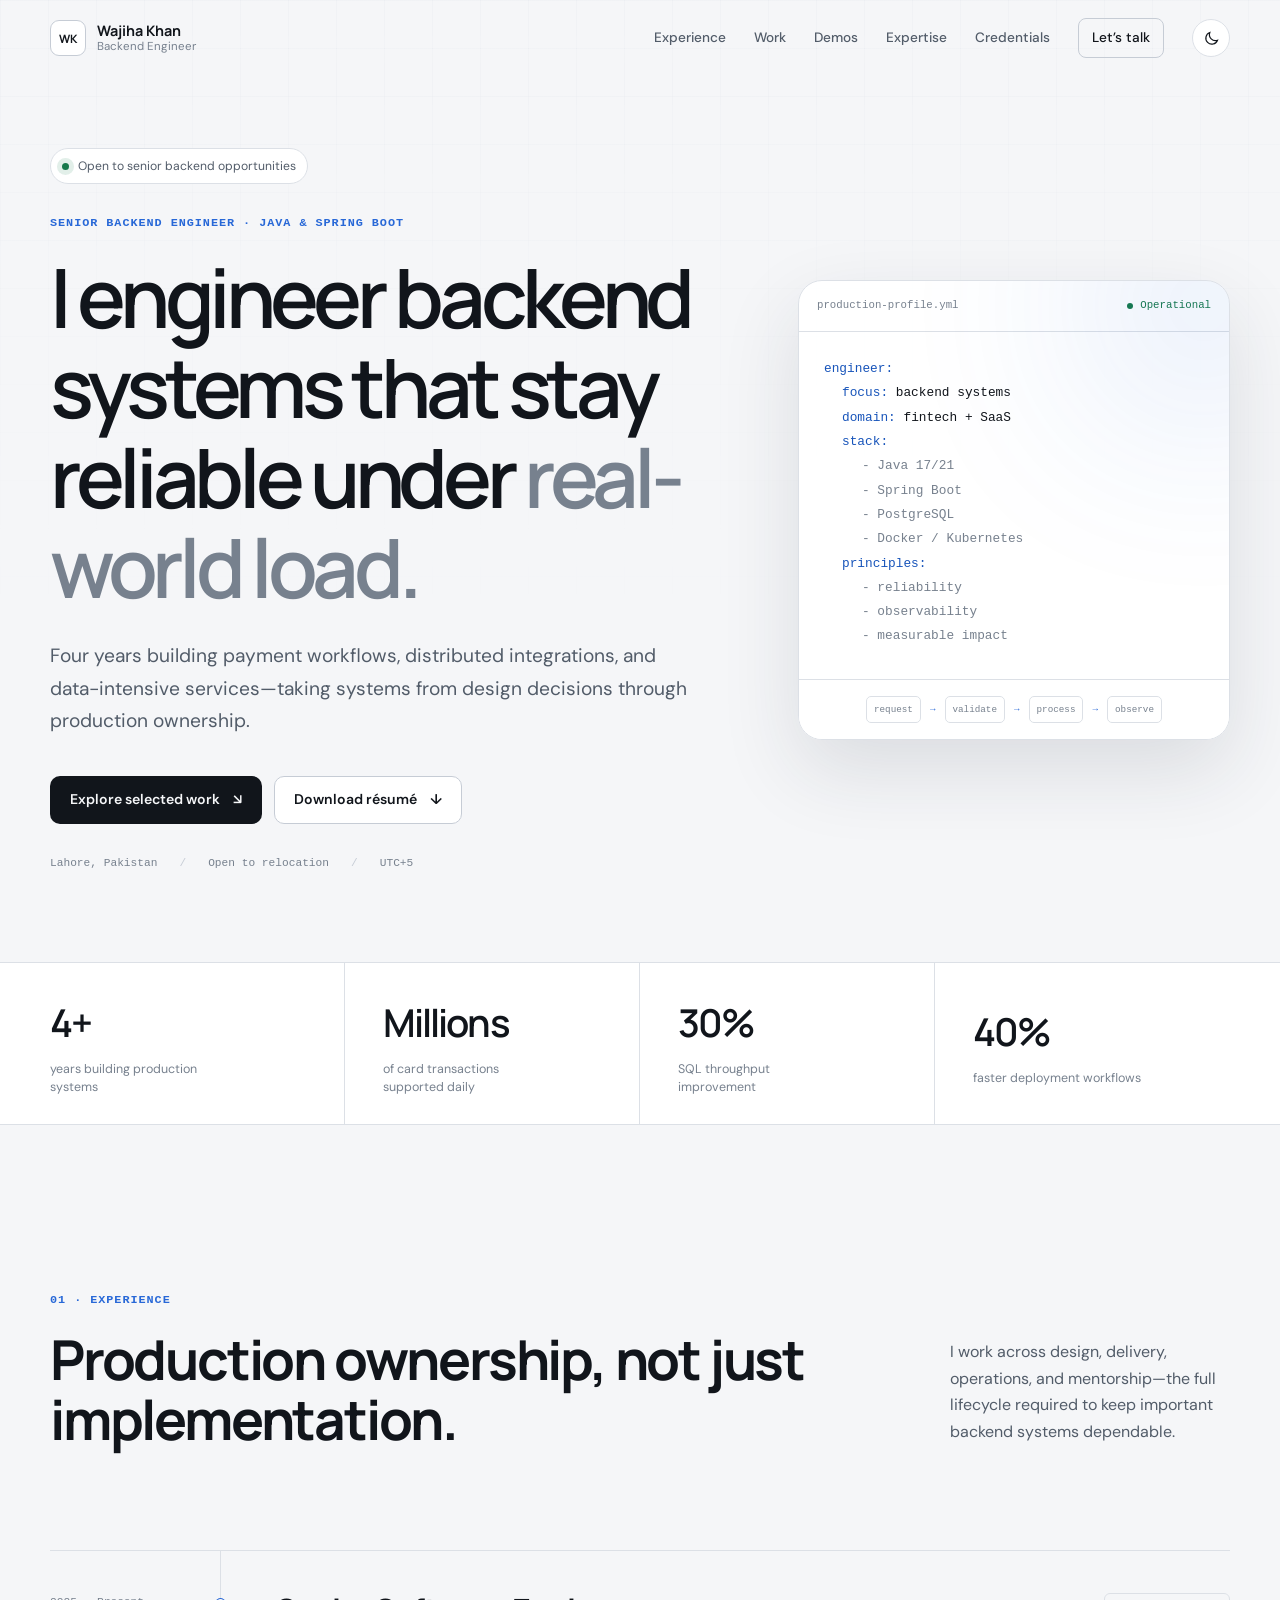
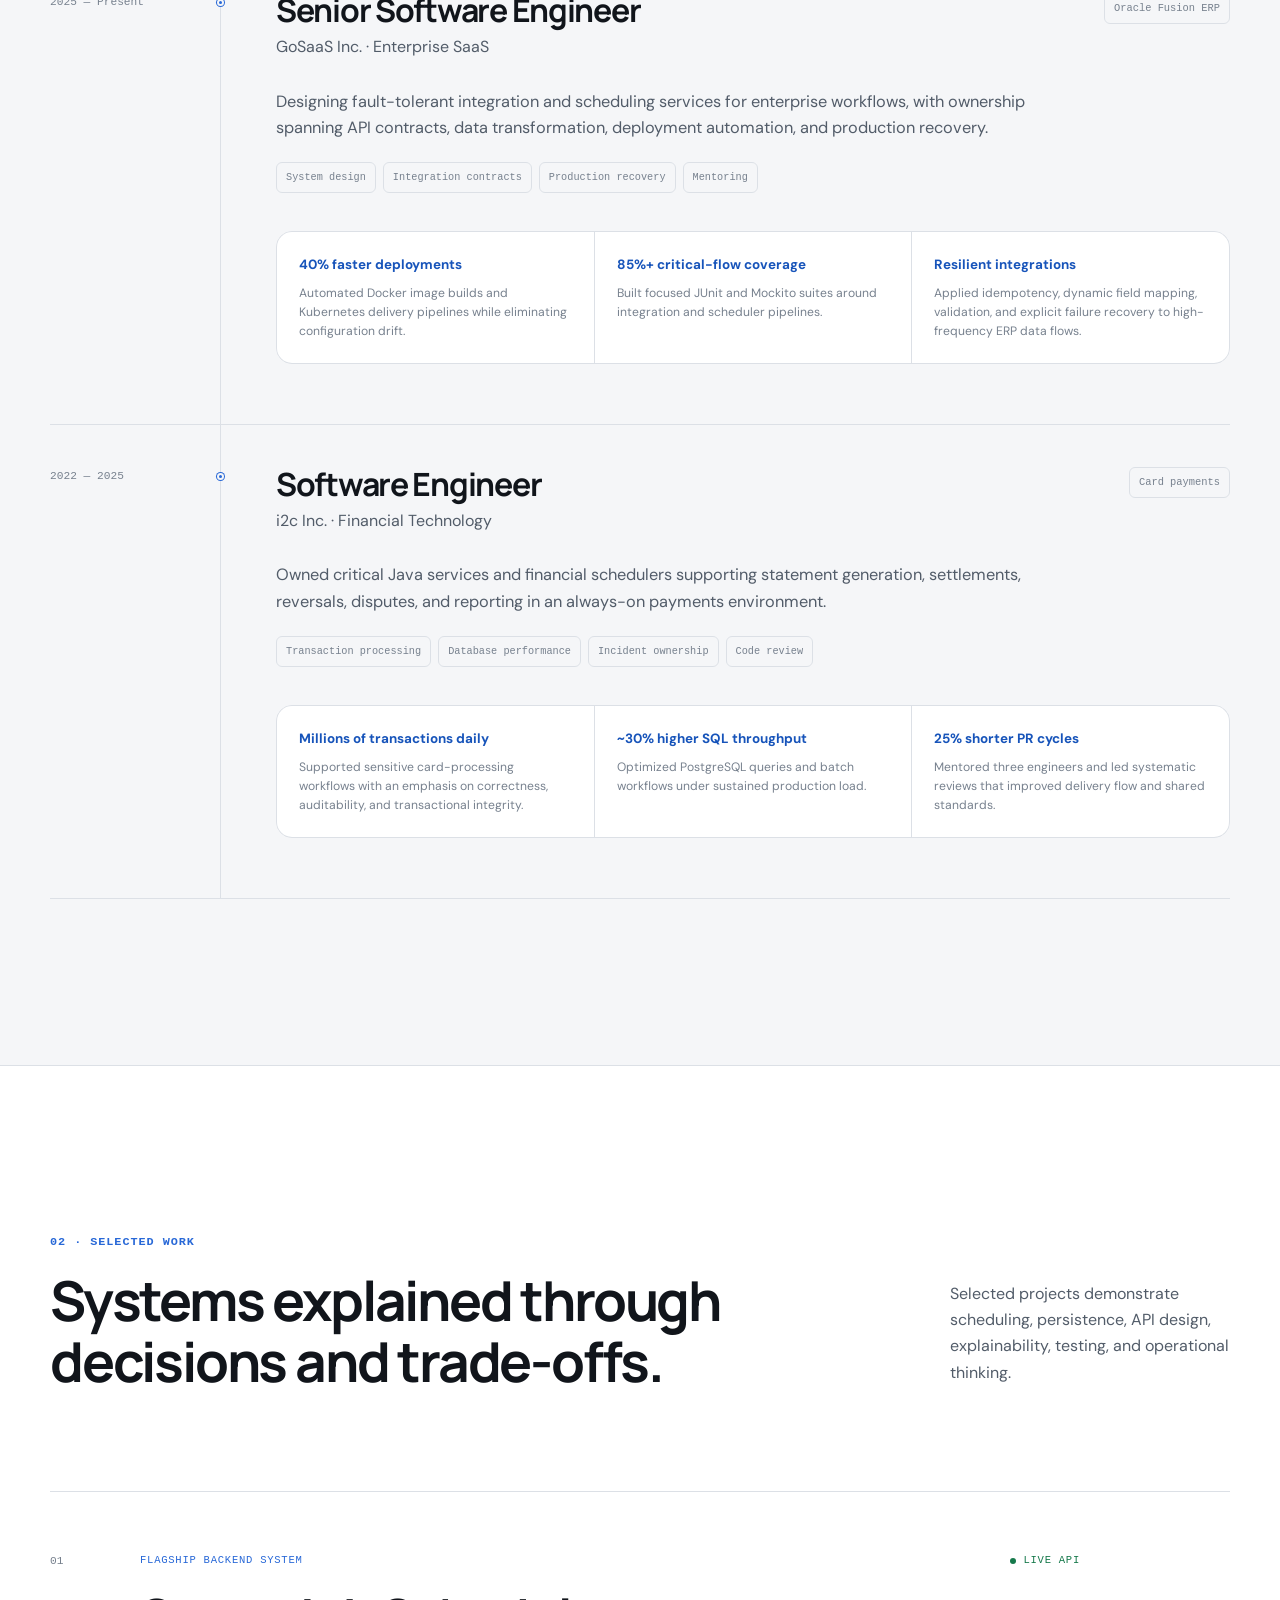
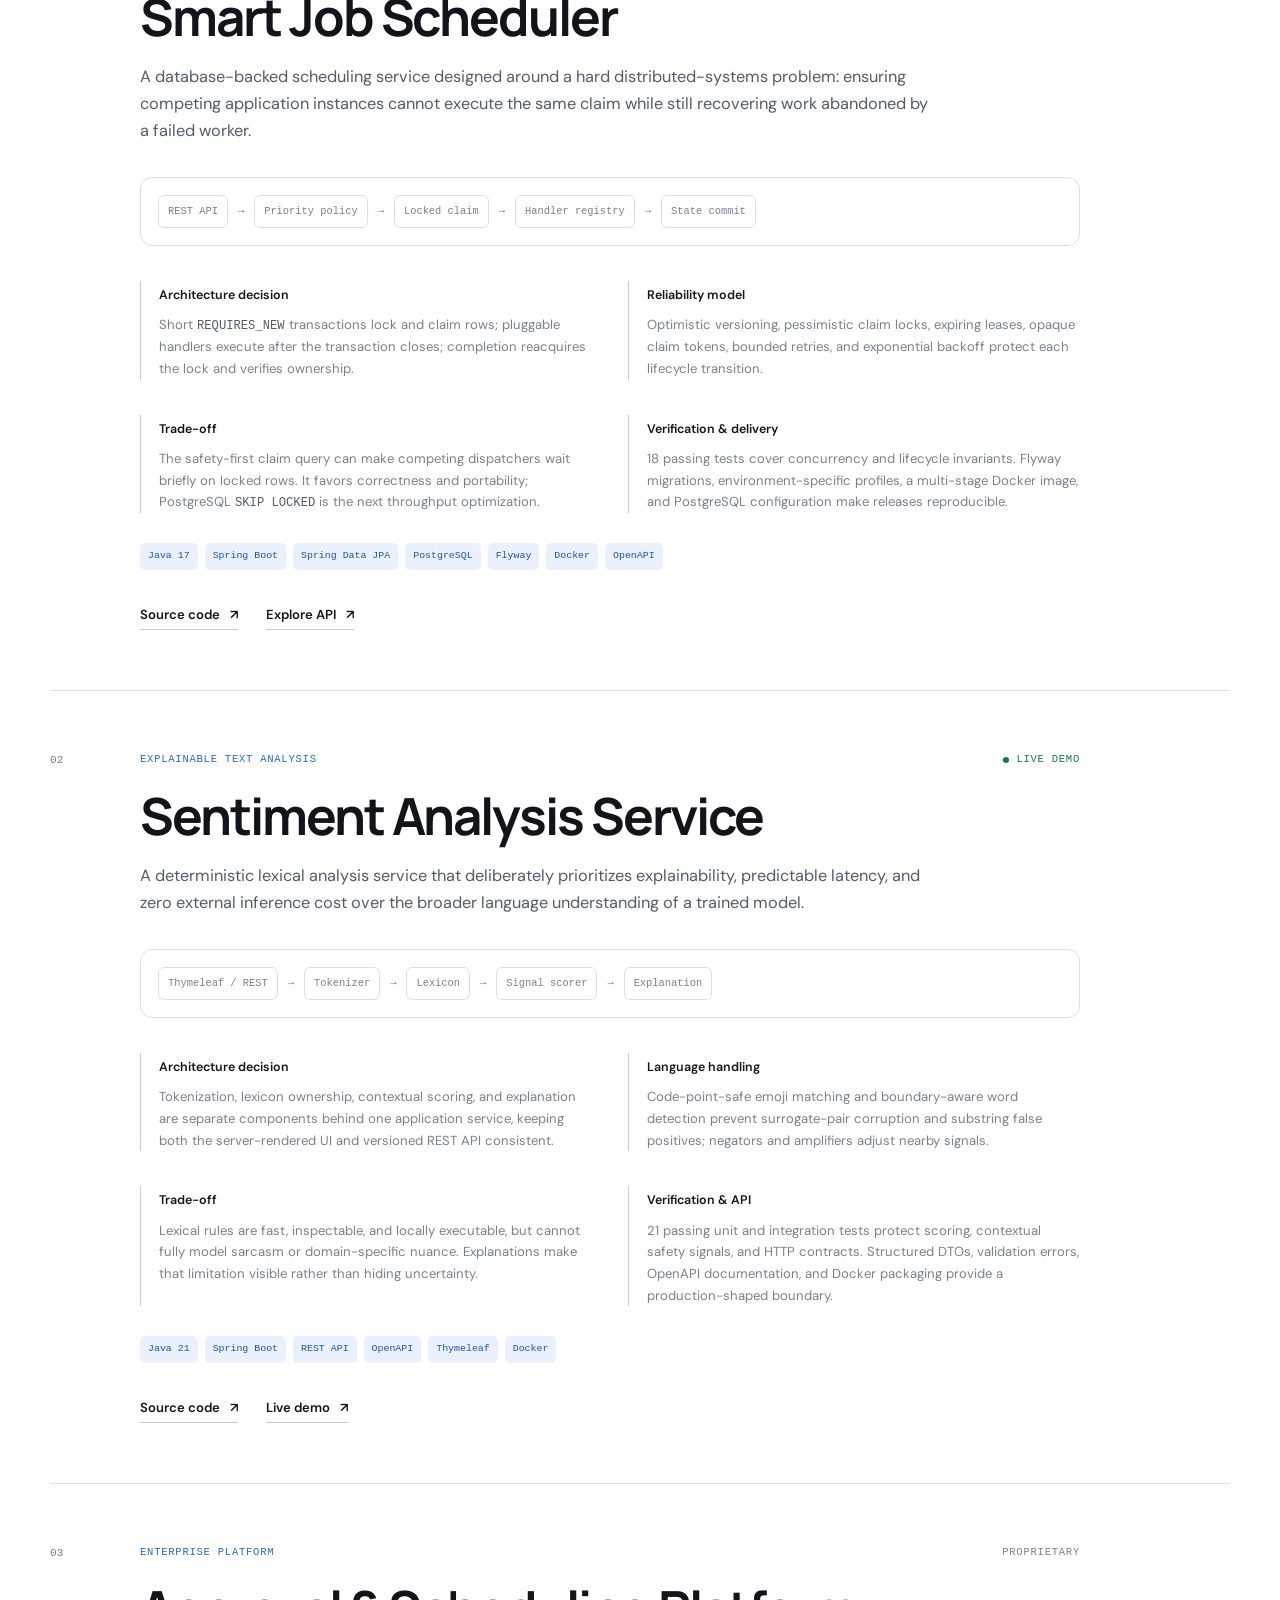
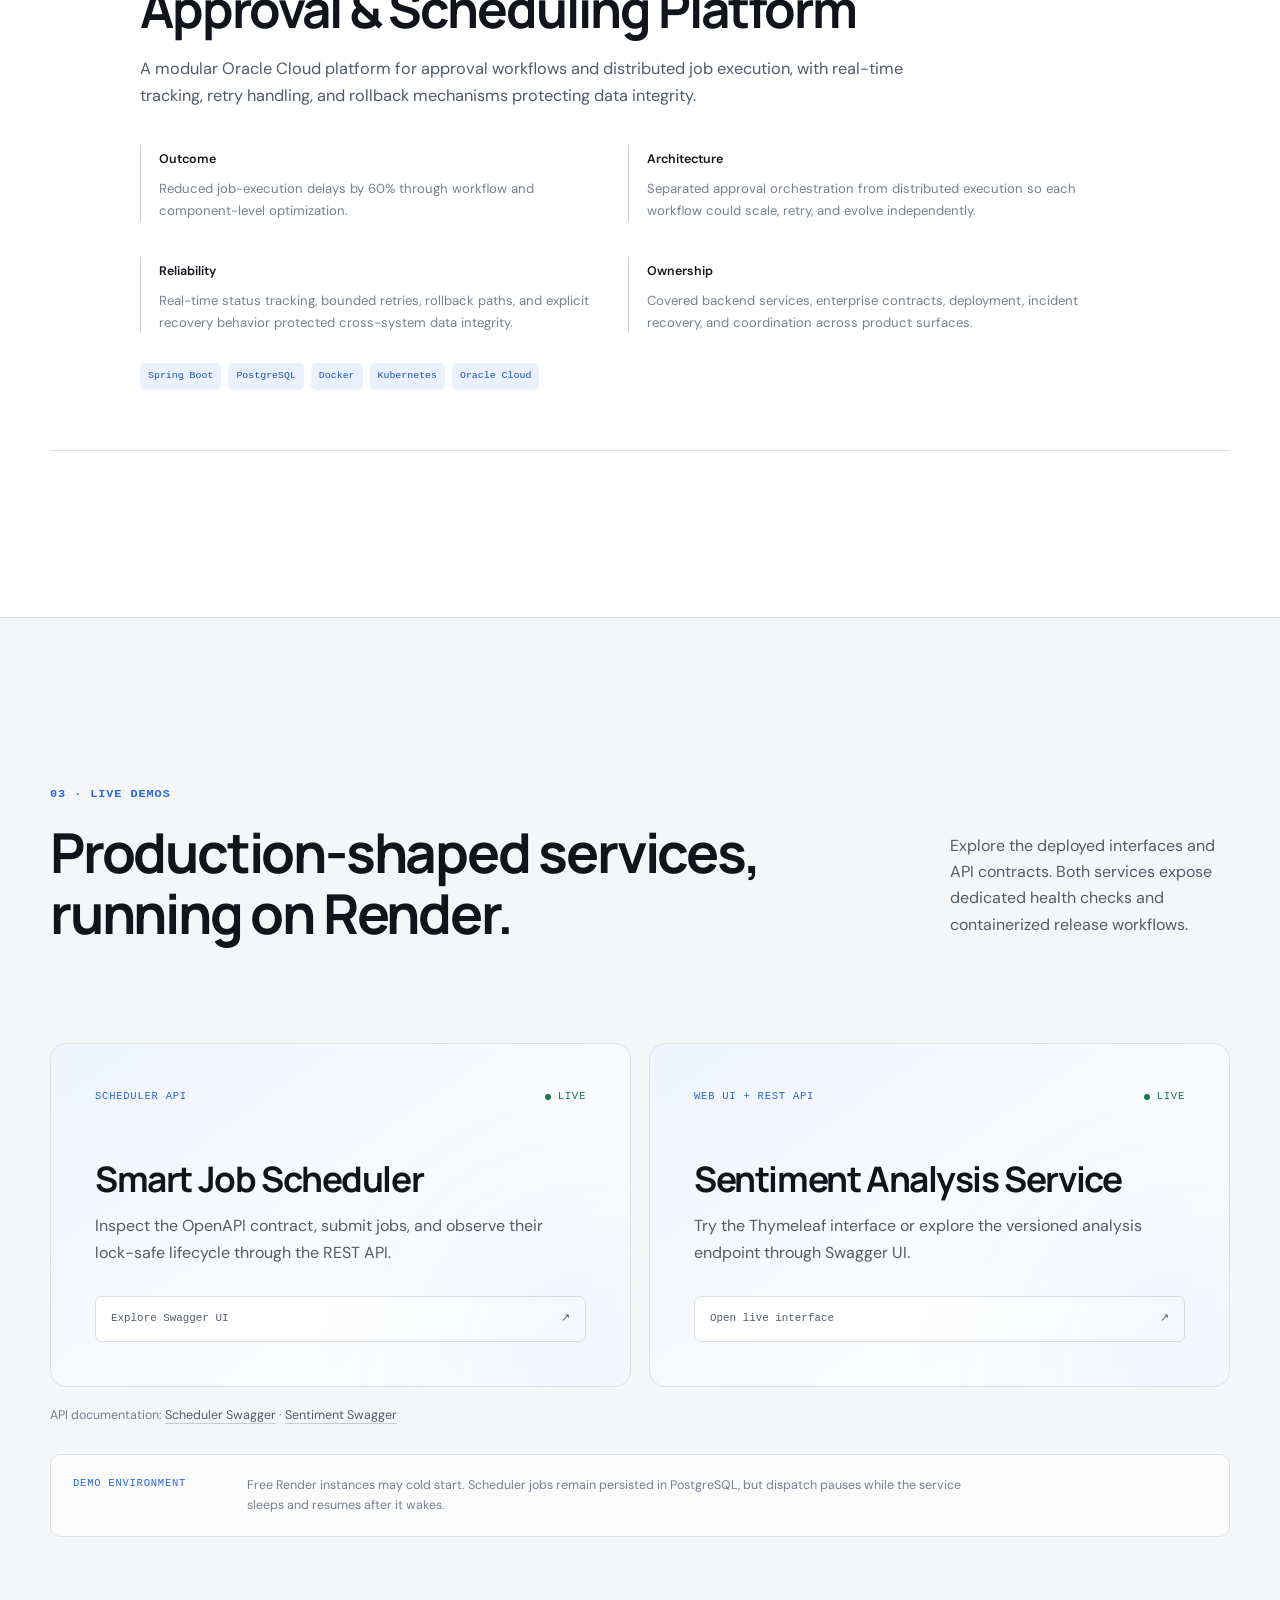
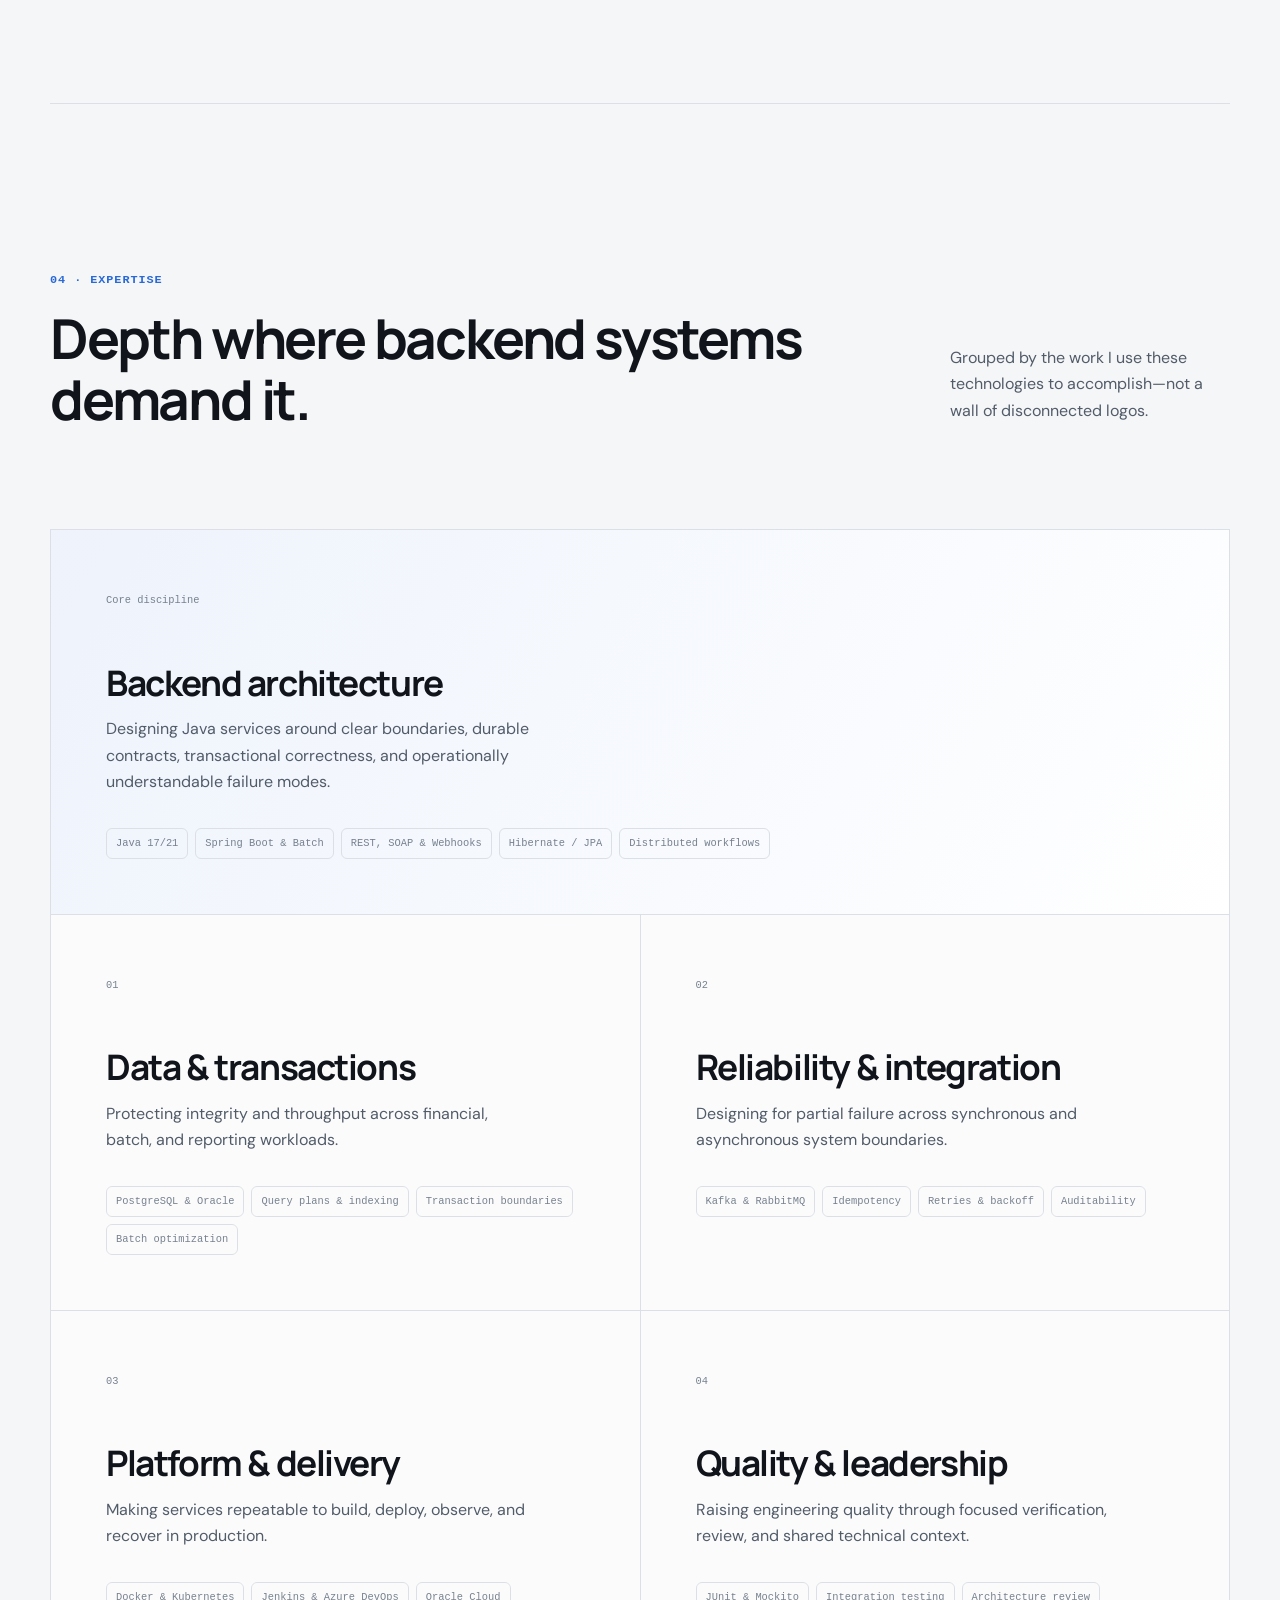
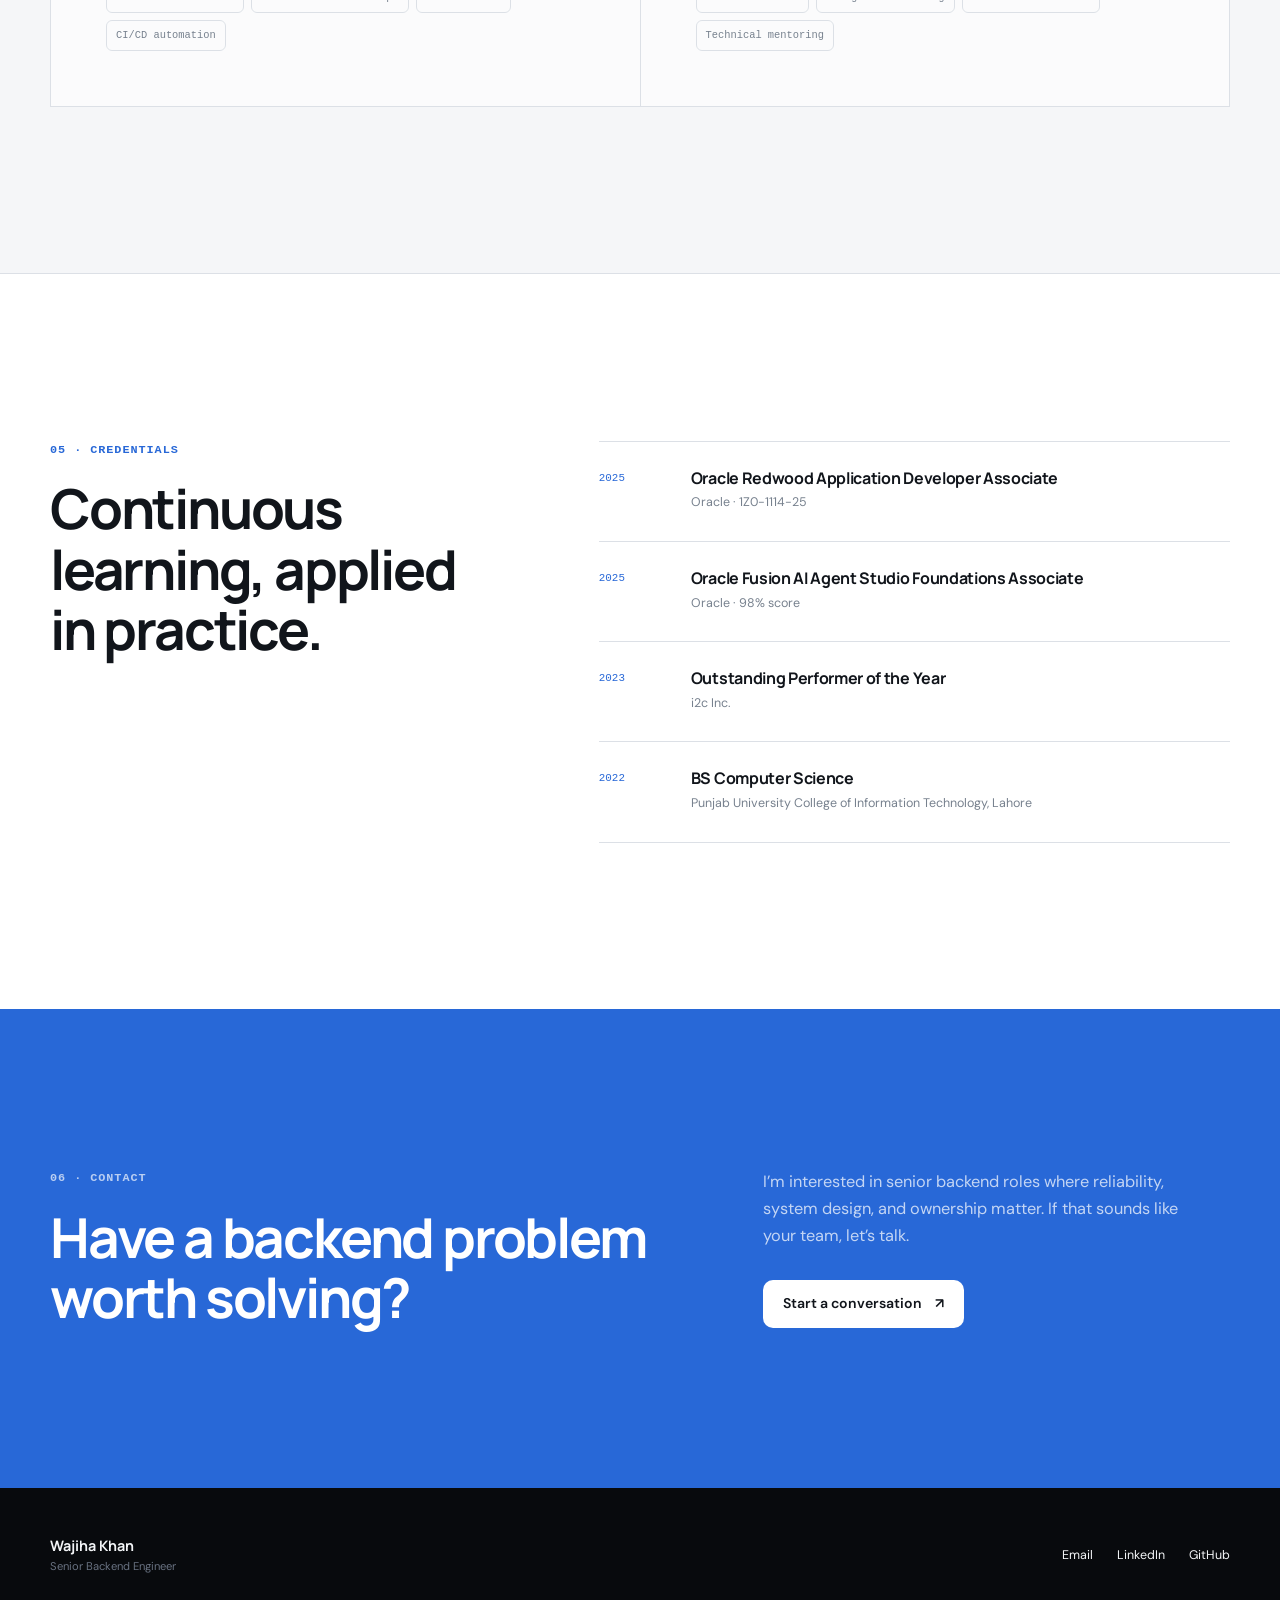
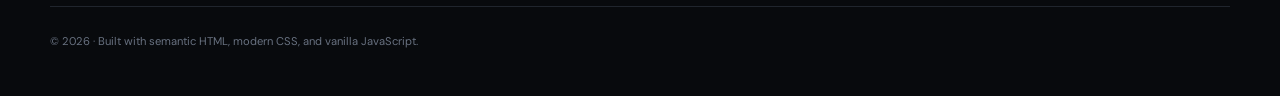
==== commit 30bde92b: "feat: publish live project demos" ====
--- a/index.html
+++ b/index.html
@@ -171,7 +171,7 @@
                     <article class="project project-featured reveal">
                         <div class="project-index">01</div>
                         <div class="project-main">
-                            <div class="project-topline"><span class="project-type">Flagship backend system</span><span class="project-state project-state--ready"><i></i> Deployment ready</span></div>
+                            <div class="project-topline"><span class="project-type">Flagship backend system</span><span class="project-state"><i></i> Live API</span></div>
                             <h3>Smart Job Scheduler</h3>
                             <p>A database-backed scheduling service designed around a hard distributed-systems problem: ensuring competing application instances cannot execute the same claim while still recovering work abandoned by a failed worker.</p>
                             <div class="architecture" aria-label="System flow">
@@ -186,7 +186,7 @@
                             <div class="tech-list"><span>Java 17</span><span>Spring Boot</span><span>Spring Data JPA</span><span>PostgreSQL</span><span>Flyway</span><span>Docker</span><span>OpenAPI</span></div>
                             <div class="project-links">
                                 <a href="https://github.com/wajihayousafzai1-debug/smart-job-scheduler" target="_blank" rel="noopener noreferrer">Source code <span>↗</span></a>
-                                <a href="#demos">Deployment details <span>↓</span></a>
+                                <a href="https://smart-job-scheduler.onrender.com/swagger-ui.html" target="_blank" rel="noopener noreferrer">Explore API <span>↗</span></a>
                             </div>
                         </div>
                     </article>
@@ -194,7 +194,7 @@
                     <article class="project reveal">
                         <div class="project-index">02</div>
                         <div class="project-main">
-                            <div class="project-topline"><span class="project-type">Explainable text analysis</span><span class="project-state project-state--ready"><i></i> Deployment ready</span></div>
+                            <div class="project-topline"><span class="project-type">Explainable text analysis</span><span class="project-state"><i></i> Live demo</span></div>
                             <h3>Sentiment Analysis Service</h3>
                             <p>A deterministic lexical analysis service that deliberately prioritizes explainability, predictable latency, and zero external inference cost over the broader language understanding of a trained model.</p>
                             <div class="architecture" aria-label="System flow">
@@ -204,12 +204,12 @@
                                 <div><span>Architecture decision</span><p>Tokenization, lexicon ownership, contextual scoring, and explanation are separate components behind one application service, keeping both the server-rendered UI and versioned REST API consistent.</p></div>
                                 <div><span>Language handling</span><p>Code-point-safe emoji matching and boundary-aware word detection prevent surrogate-pair corruption and substring false positives; negators and amplifiers adjust nearby signals.</p></div>
                                 <div><span>Trade-off</span><p>Lexical rules are fast, inspectable, and locally executable, but cannot fully model sarcasm or domain-specific nuance. Explanations make that limitation visible rather than hiding uncertainty.</p></div>
-                                <div><span>Verification & API</span><p>14 passing unit and integration tests protect scoring and HTTP contracts. Structured DTOs, validation errors, OpenAPI documentation, and Docker packaging provide a production-shaped boundary.</p></div>
+                                <div><span>Verification & API</span><p>21 passing unit and integration tests protect scoring, contextual safety signals, and HTTP contracts. Structured DTOs, validation errors, OpenAPI documentation, and Docker packaging provide a production-shaped boundary.</p></div>
                             </div>
                             <div class="tech-list"><span>Java 21</span><span>Spring Boot</span><span>REST API</span><span>OpenAPI</span><span>Thymeleaf</span><span>Docker</span></div>
                             <div class="project-links">
                                 <a href="https://github.com/wajihayousafzai1-debug/sentiment-analyzer" target="_blank" rel="noopener noreferrer">Source code <span>↗</span></a>
-                                <a href="#demos">Deployment details <span>↓</span></a>
+                                <a href="https://sentiment-analyzer-votg.onrender.com/" target="_blank" rel="noopener noreferrer">Live demo <span>↗</span></a>
                             </div>
                         </div>
                     </article>
@@ -235,25 +235,25 @@
 
         <section class="section shell demo-section" id="demos">
             <div class="section-heading reveal">
-                <div><p class="eyebrow">03 · Live demos</p><h2>Production-shaped services, ready for Render.</h2></div>
-                <p>Both images and health checks are ready. These placeholders will become public links after the first Render deployment.</p>
+                <div><p class="eyebrow">03 · Live demos</p><h2>Production-shaped services, running on Render.</h2></div>
+                <p>Explore the deployed interfaces and API contracts. Both services expose dedicated health checks and containerized release workflows.</p>
             </div>
 
             <div class="demo-grid">
                 <article class="demo-card reveal">
-                    <div class="demo-card-head"><span>Scheduler API</span><span class="demo-status"><i></i> Awaiting URL</span></div>
+                    <div class="demo-card-head"><span>Scheduler API</span><span class="demo-status demo-status--live"><i></i> Live</span></div>
                     <h3>Smart Job Scheduler</h3>
                     <p>Inspect the OpenAPI contract, submit jobs, and observe their lock-safe lifecycle through the REST API.</p>
-                    <code class="demo-url">https://smart-job-scheduler-&lt;service&gt;.onrender.com/swagger-ui.html</code>
+                    <a class="demo-url" href="https://smart-job-scheduler.onrender.com/swagger-ui.html" target="_blank" rel="noopener noreferrer">Explore Swagger UI <span>↗</span></a>
                 </article>
                 <article class="demo-card reveal">
-                    <div class="demo-card-head"><span>Web UI + REST API</span><span class="demo-status"><i></i> Awaiting URL</span></div>
+                    <div class="demo-card-head"><span>Web UI + REST API</span><span class="demo-status demo-status--live"><i></i> Live</span></div>
                     <h3>Sentiment Analysis Service</h3>
                     <p>Try the Thymeleaf interface or explore the versioned analysis endpoint through Swagger UI.</p>
-                    <code class="demo-url">https://sentiment-analyzer-&lt;service&gt;.onrender.com/</code>
+                    <a class="demo-url" href="https://sentiment-analyzer-votg.onrender.com/" target="_blank" rel="noopener noreferrer">Open live interface <span>↗</span></a>
                 </article>
             </div>
-            <p class="demo-note reveal">After deployment, replace each placeholder with its Render hostname. Sentiment API documentation will be available at <code>/swagger-ui.html</code>.</p>
+            <p class="demo-note reveal">API documentation: <a href="https://smart-job-scheduler.onrender.com/swagger-ui.html" target="_blank" rel="noopener noreferrer">Scheduler Swagger</a> · <a href="https://sentiment-analyzer-votg.onrender.com/swagger-ui.html" target="_blank" rel="noopener noreferrer">Sentiment Swagger</a></p>
             <aside class="demo-advisory reveal" aria-label="Demo environment limitation">
                 <span>Demo environment</span>
                 <p>Free Render instances may cold start. Scheduler jobs remain persisted in PostgreSQL, but dispatch pauses while the service sleeps and resumes after it wakes.</p>
--- a/style.css
+++ b/style.css
@@ -193,7 +193,6 @@
     .project-type { color: var(--accent); }
     .project-state { display: inline-flex; align-items: center; gap: 7px; color: var(--success); }
     .project-state i { width: 6px; height: 6px; border-radius: 50%; background: currentColor; }
-    .project-state--ready { color: var(--accent); }
     .private-label { color: var(--text-faint); }
     .project h3 { font-size: clamp(2rem, 4vw, 3.4rem); }
     .project-main > p { max-width: 800px; margin-top: 20px; color: var(--text-muted); font-size: 1.02rem; }
@@ -219,11 +218,15 @@
     .demo-card-head { display: flex; justify-content: space-between; gap: 20px; color: var(--accent); font-family: var(--font-mono); font-size: .66rem; letter-spacing: .07em; text-transform: uppercase; }
     .demo-status { display: inline-flex; align-items: center; gap: 7px; color: var(--text-faint); }
     .demo-status i { width: 6px; height: 6px; border-radius: 50%; background: currentColor; }
+    .demo-status--live { color: var(--success); }
     .demo-card h3 { margin-top: 54px; font-size: clamp(1.5rem, 3vw, 2.2rem); }
     .demo-card p { max-width: 490px; margin-top: 15px; color: var(--text-muted); }
-    .demo-url { display: block; margin-top: 30px; padding: 13px 15px; overflow-x: auto; border: 1px solid var(--line); border-radius: 7px; background: var(--bg-elevated); color: var(--text-faint); font-family: var(--font-mono); font-size: .66rem; white-space: nowrap; }
+    .demo-url { display: flex; align-items: center; justify-content: space-between; gap: 18px; margin-top: 30px; padding: 13px 15px; border: 1px solid var(--line); border-radius: 7px; background: var(--bg-elevated); color: var(--text-muted); font-family: var(--font-mono); font-size: .68rem; transition: border-color .2s, color .2s; }
+    .demo-url:hover { border-color: var(--accent); color: var(--accent); }
     .demo-note { margin-top: 18px; color: var(--text-faint); font-size: .78rem; }
     .demo-note code { color: var(--text-muted); font-family: var(--font-mono); }
+    .demo-note a { color: var(--text-muted); border-bottom: 1px solid var(--line-strong); }
+    .demo-note a:hover { color: var(--accent); border-color: var(--accent); }
     .demo-advisory { display: grid; grid-template-columns: 150px 1fr; gap: 24px; margin-top: 28px; padding: 20px 22px; border: 1px solid var(--line); border-radius: 10px; background: color-mix(in srgb, var(--surface) 55%, transparent); }
     .demo-advisory span { color: var(--accent); font-family: var(--font-mono); font-size: .66rem; letter-spacing: .07em; text-transform: uppercase; }
     .demo-advisory p { max-width: 720px; color: var(--text-faint); font-size: .78rem; }
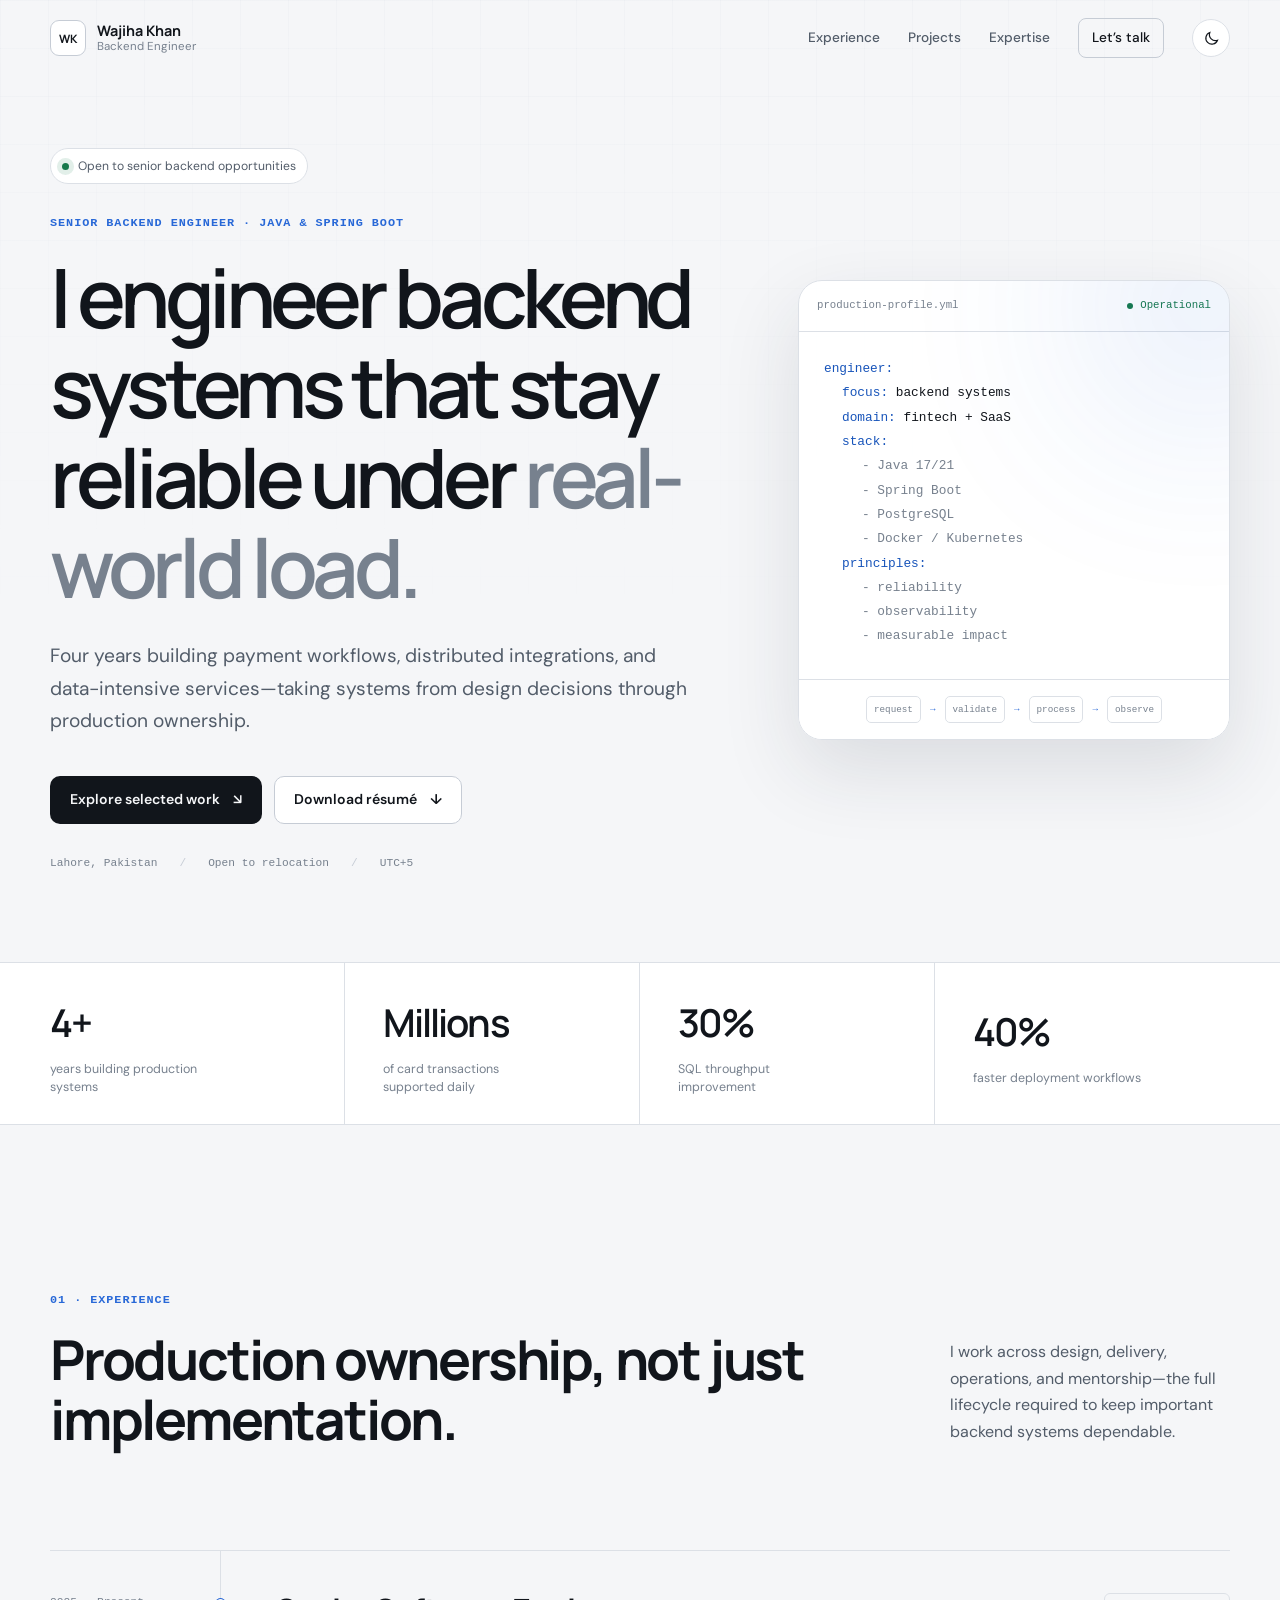
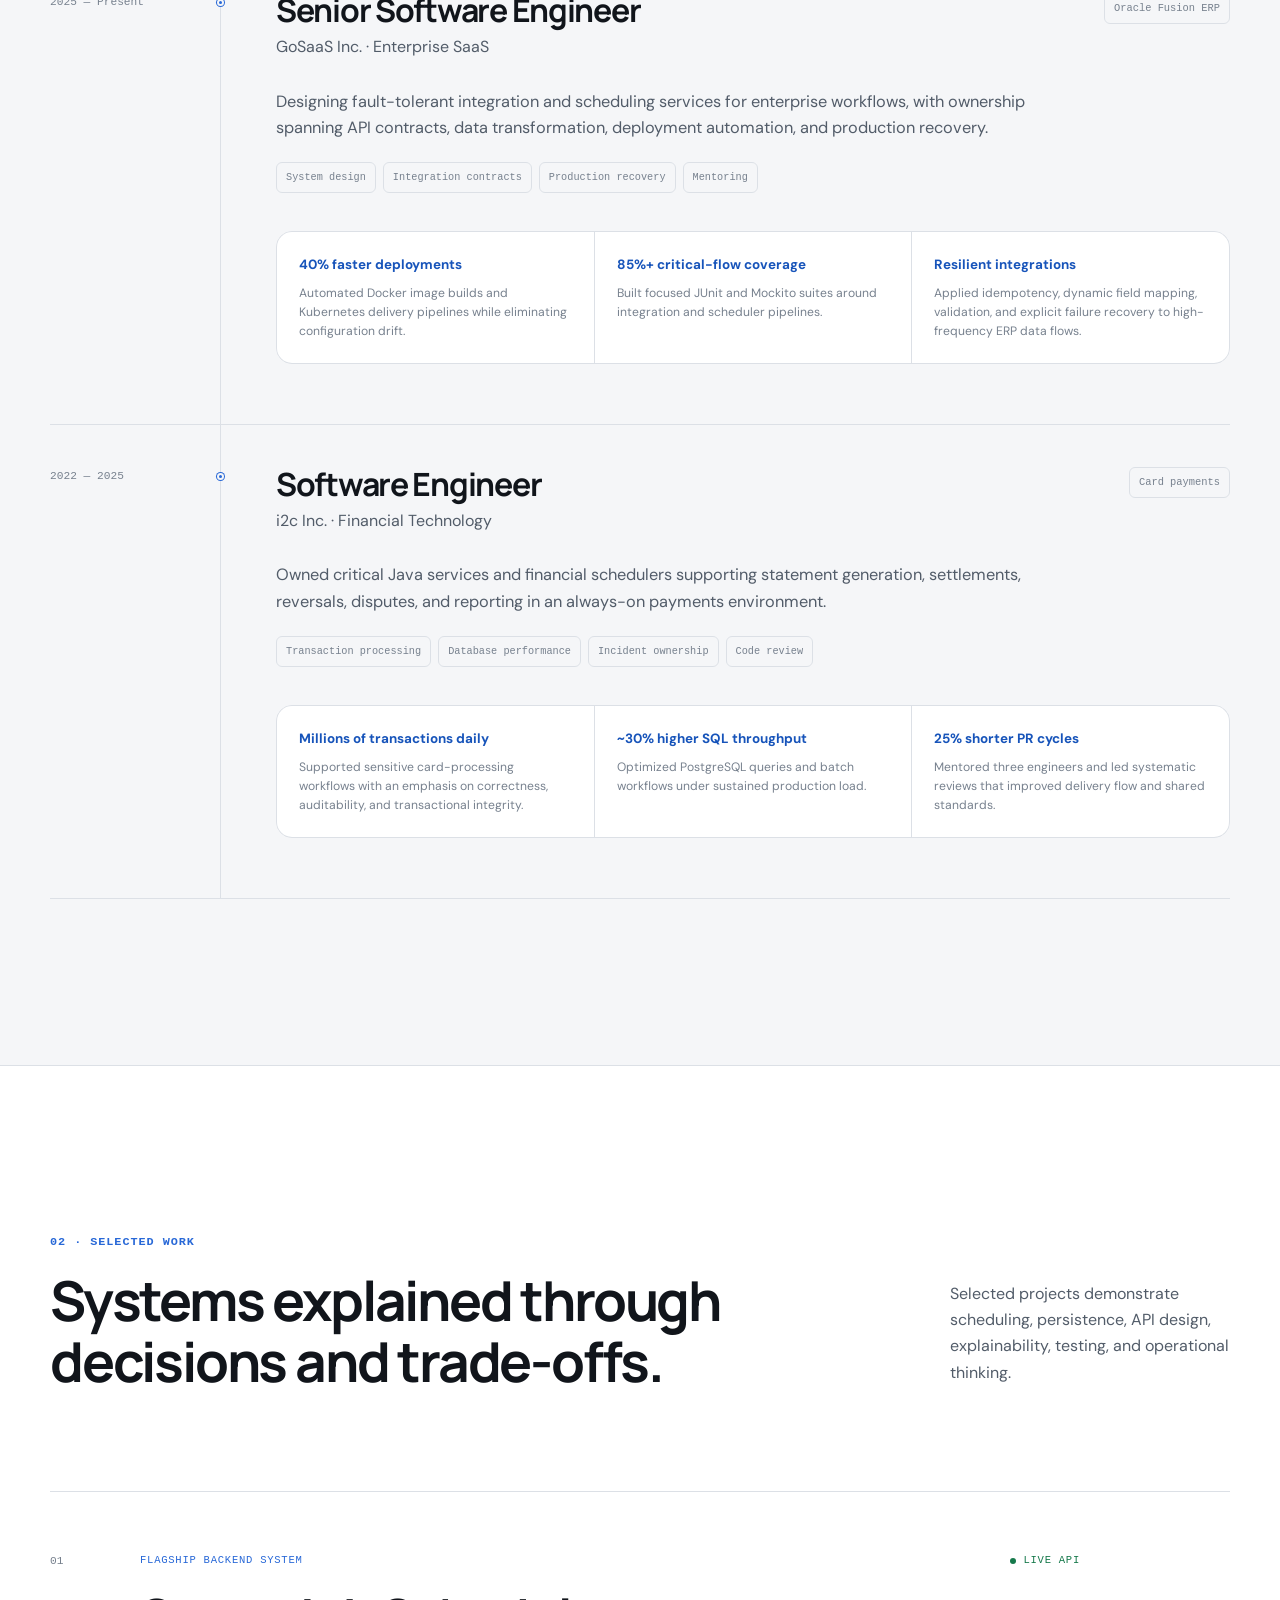
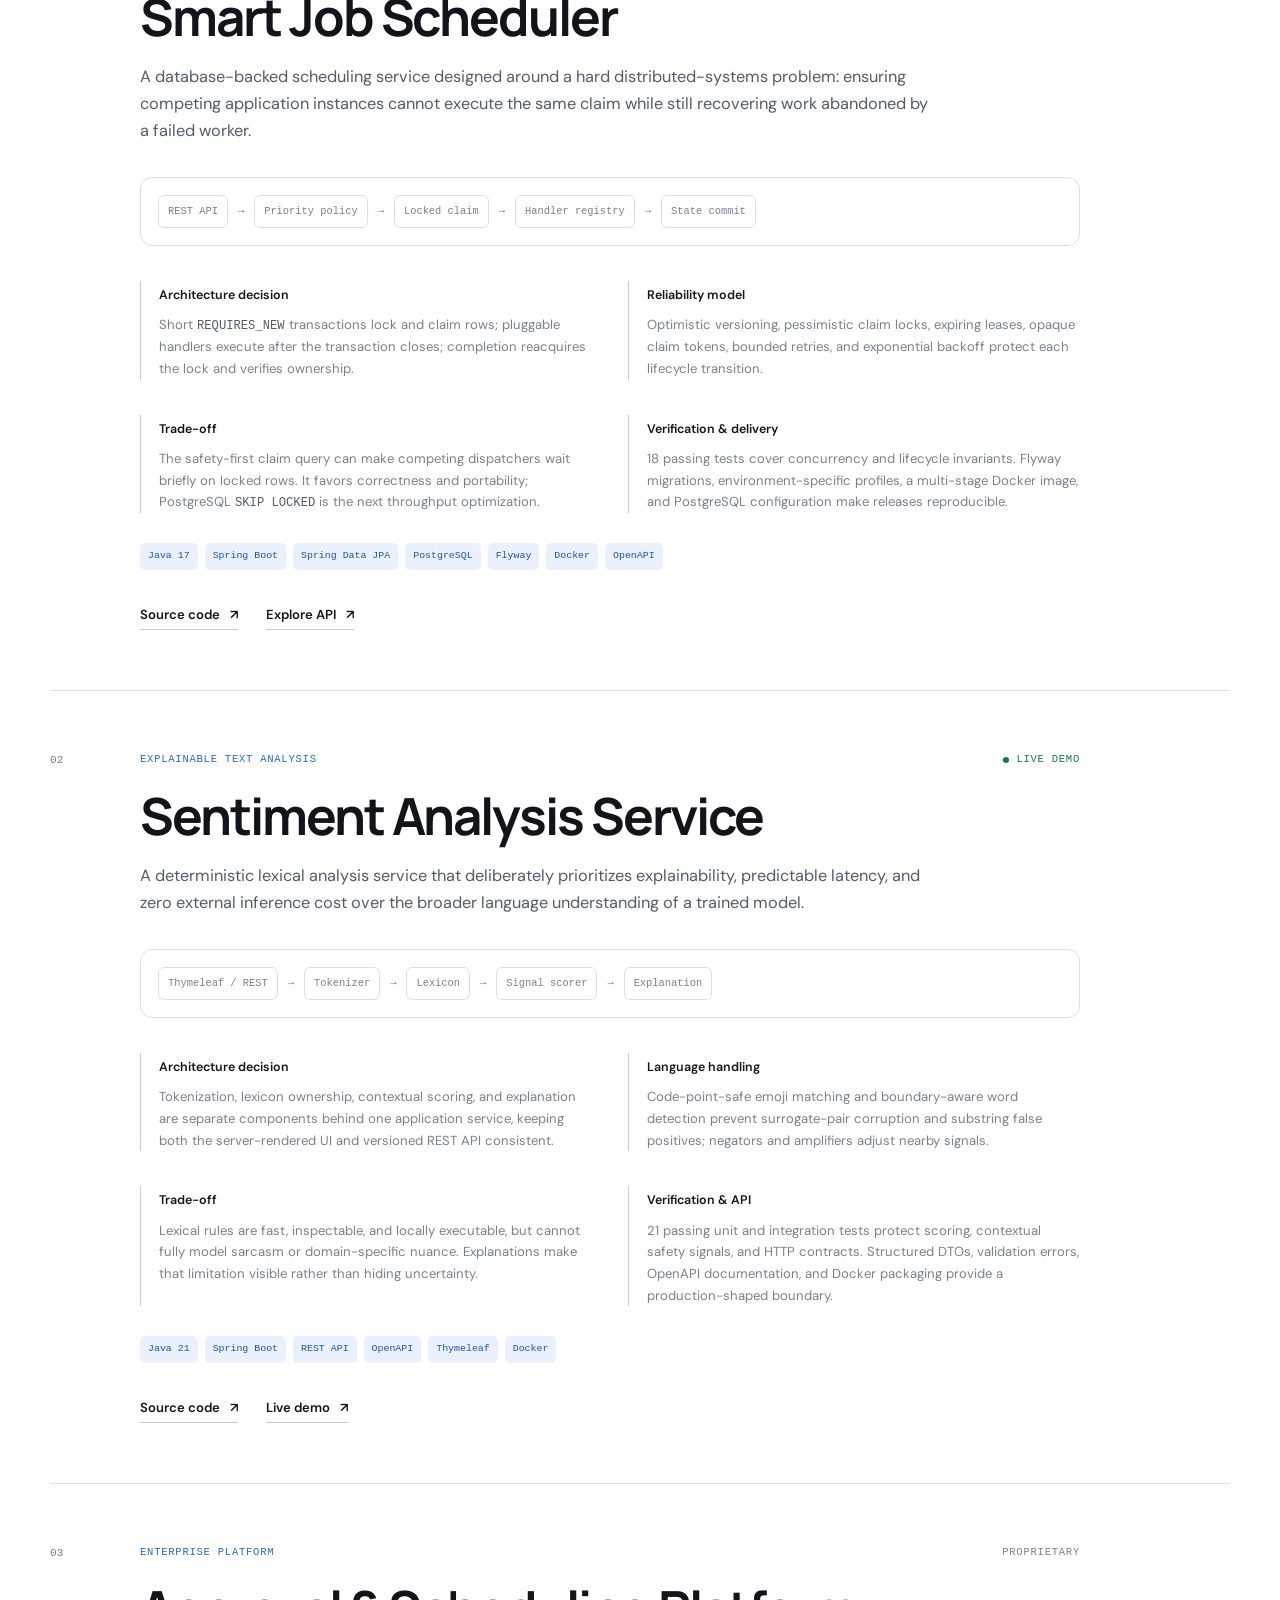
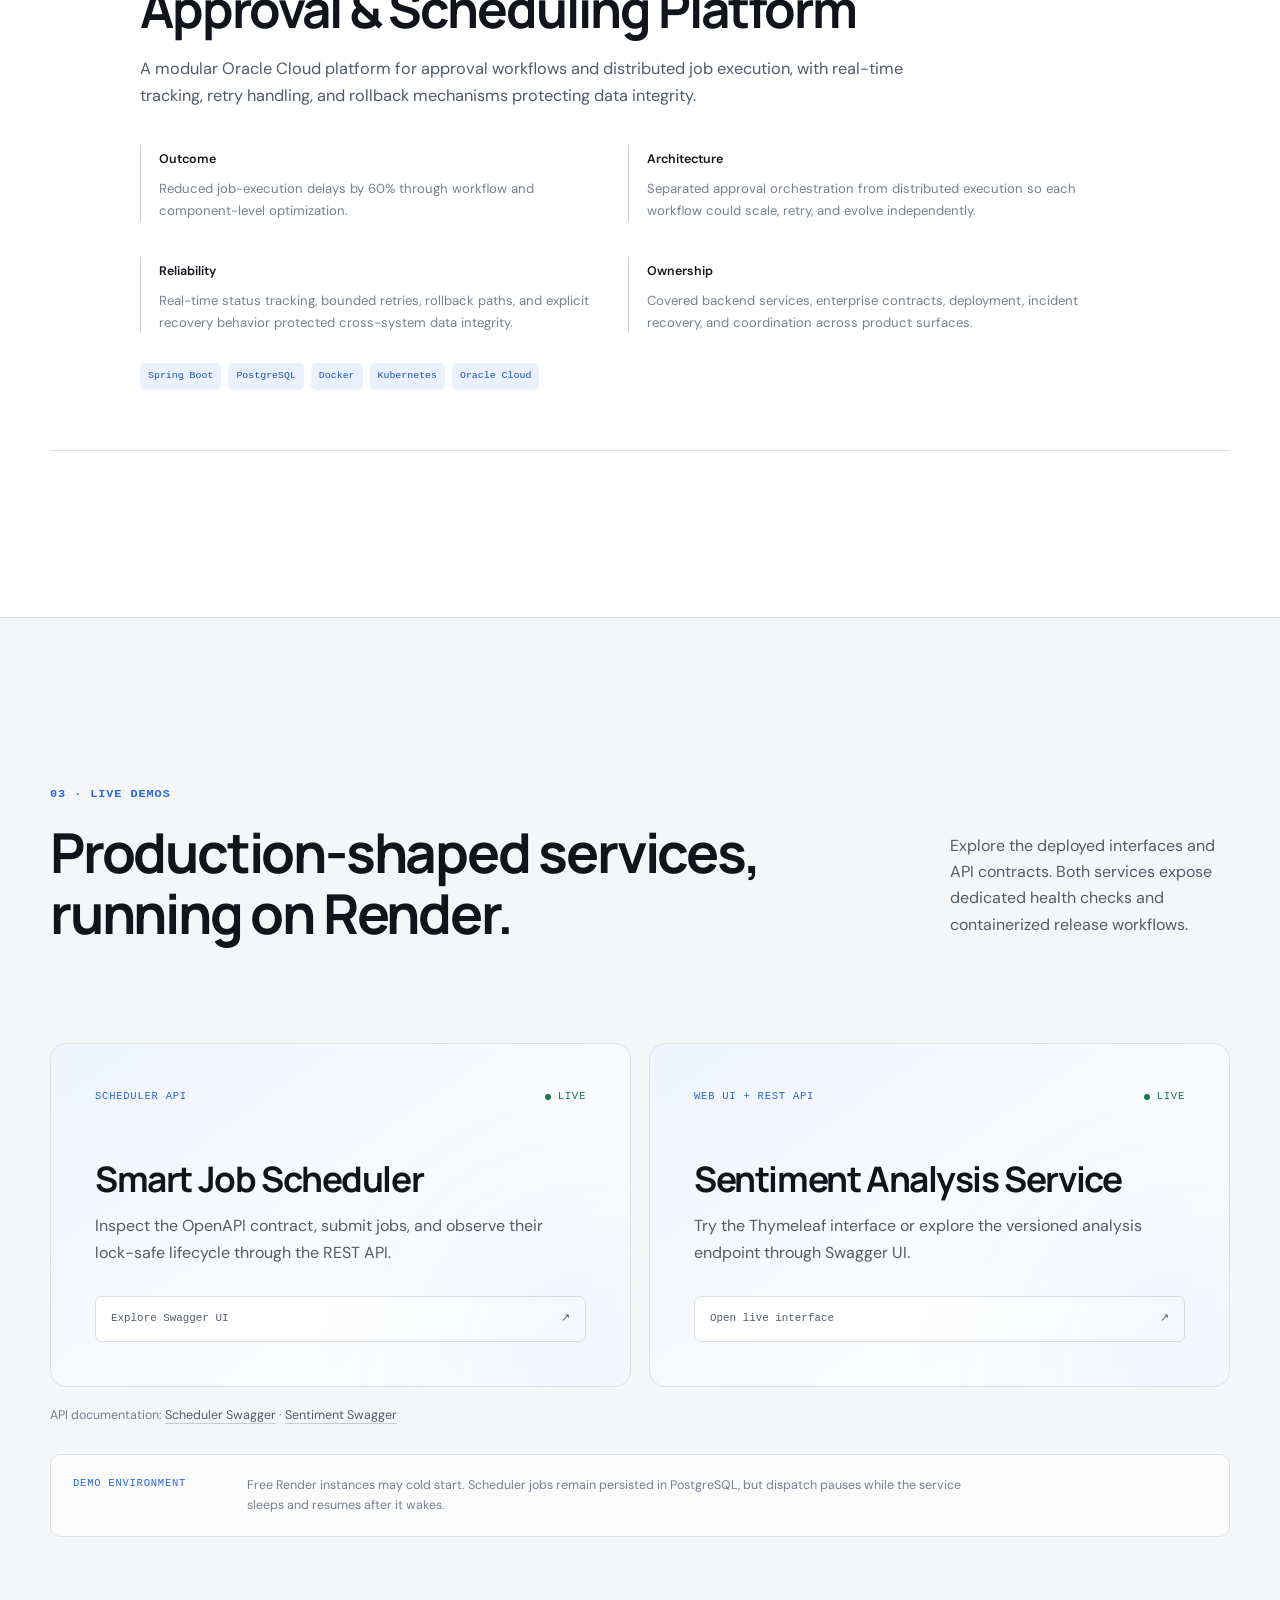
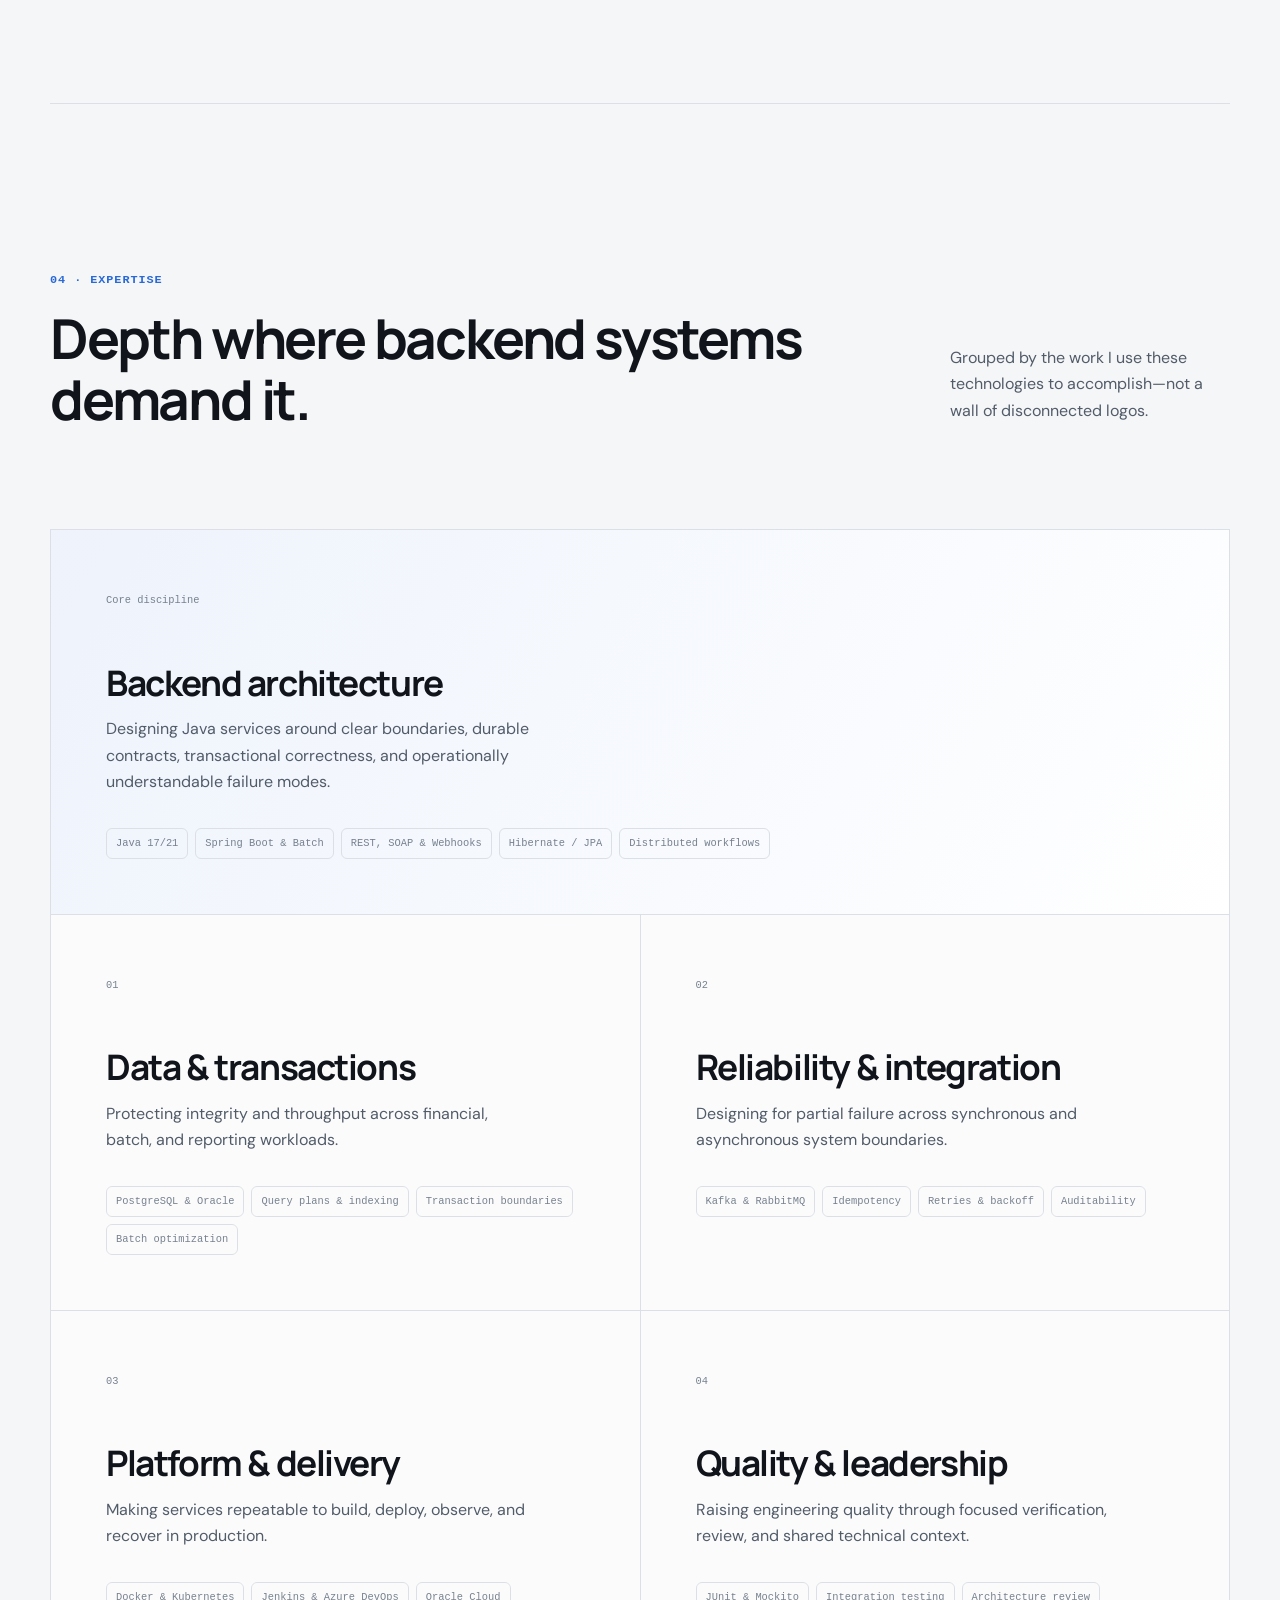
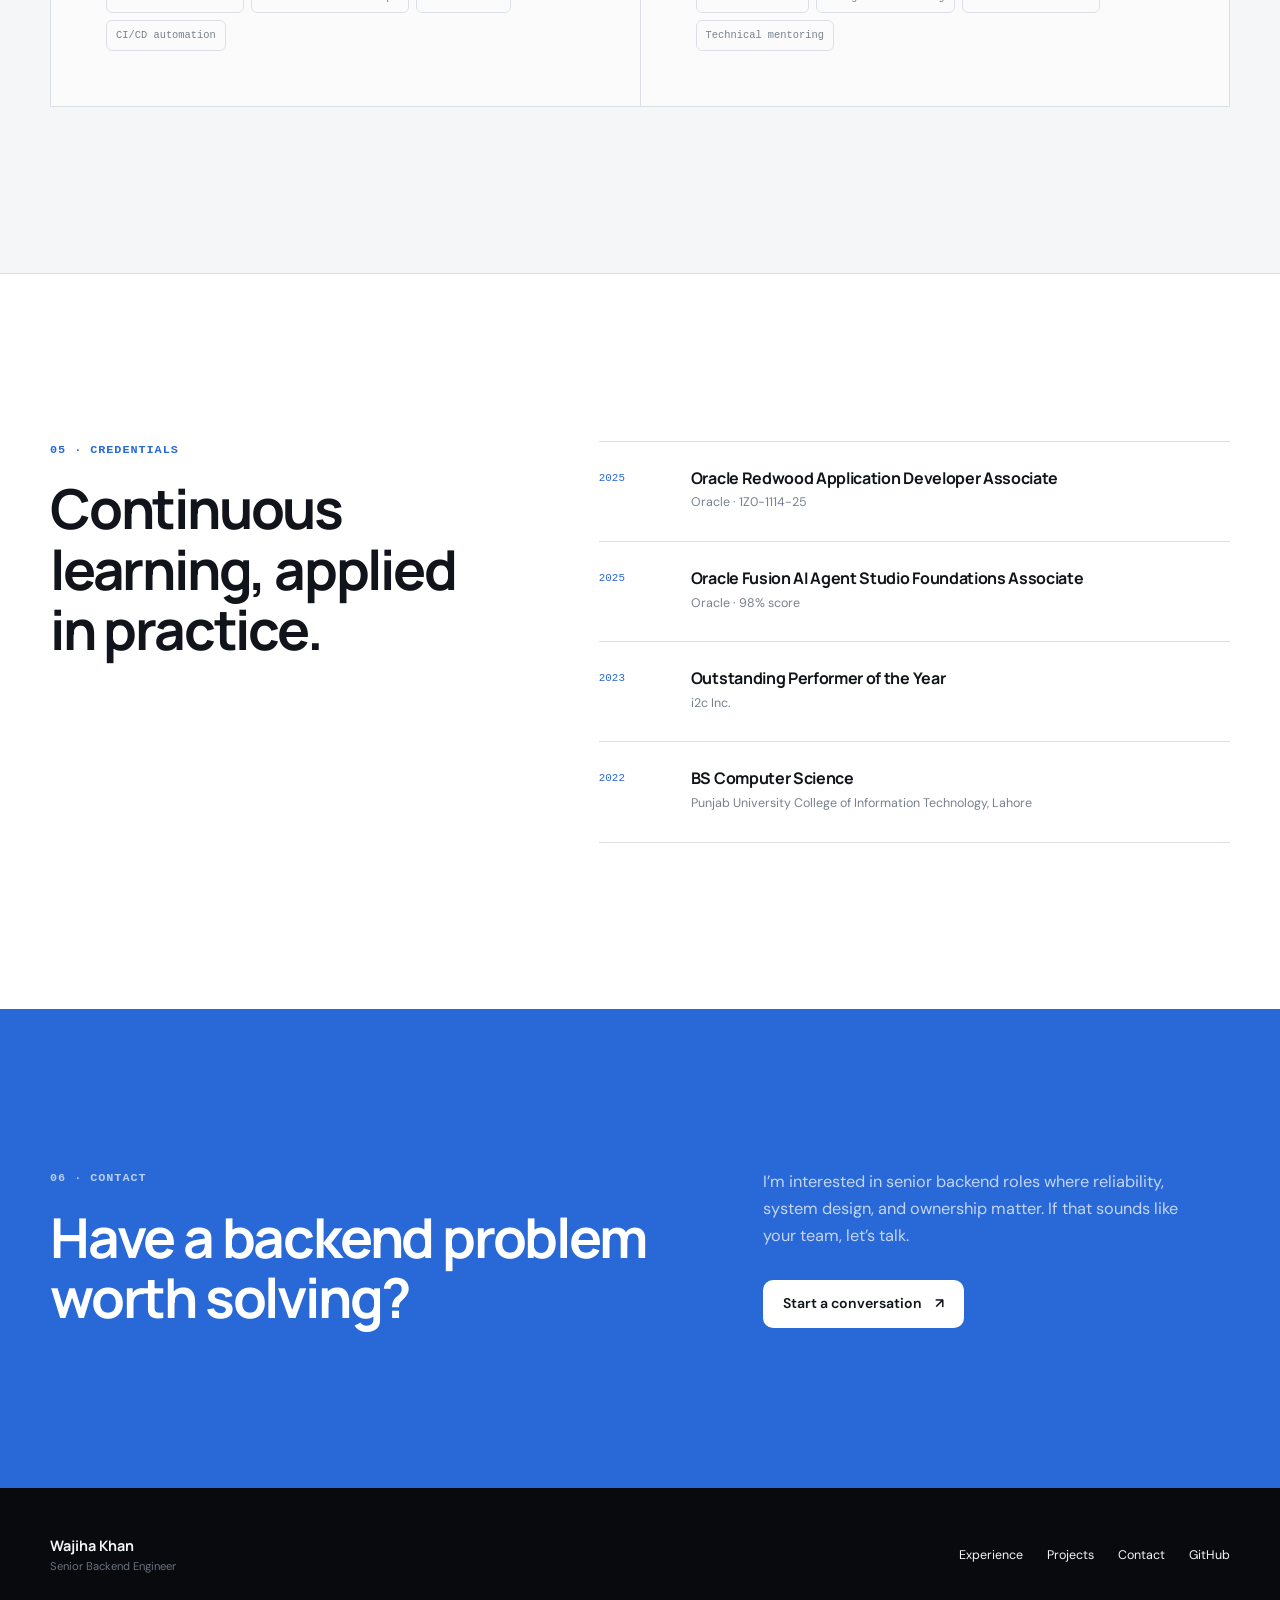
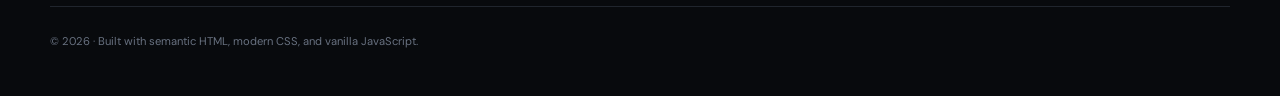
==== commit 5cca0455: "feat: rebuild portfolio for mobile navigation" ====
--- a/index.html
+++ b/index.html
@@ -42,7 +42,7 @@
 
     <header class="site-header" data-header>
         <nav class="nav shell" aria-label="Primary navigation">
-            <a class="brand" href="#top" aria-label="Wajiha Khan, home">
+            <a class="brand" href="index.html" aria-label="Wajiha Khan, home">
                 <span class="brand-mark" aria-hidden="true">WK</span>
                 <span class="brand-copy">
                     <strong>Wajiha Khan</strong>
@@ -56,12 +56,11 @@
             </button>
 
             <div class="nav-links" id="nav-links" data-nav-links>
-                <a href="#experience">Experience</a>
-                <a href="#work">Work</a>
-                <a href="#demos">Demos</a>
-                <a href="#expertise">Expertise</a>
-                <a href="#credentials">Credentials</a>
-                <a class="nav-contact" href="#contact">Let’s talk</a>
+                <span class="nav-menu-label">Portfolio navigation</span>
+                <a href="experience.html" data-page="experience">Experience</a>
+                <a href="projects.html" data-page="projects">Projects</a>
+                <a href="expertise.html" data-page="expertise">Expertise</a>
+                <a class="nav-contact" href="contact.html" data-page="contact">Let’s talk</a>
             </div>
 
             <button class="theme-toggle icon-button" type="button" aria-label="Switch color theme" data-theme-toggle>
@@ -79,7 +78,7 @@
                 <h1>I engineer backend systems that stay reliable under <em>real-world load.</em></h1>
                 <p class="hero-lede">Four years building payment workflows, distributed integrations, and data-intensive services—taking systems from design decisions through production ownership.</p>
                 <div class="hero-actions">
-                    <a class="button button-primary" href="#work">Explore selected work <span aria-hidden="true">↘</span></a>
+                    <a class="button button-primary" href="projects.html">Explore selected work <span aria-hidden="true">↘</span></a>
                     <a class="button button-secondary" href="Wajiha_Khan_Resume.pdf" download="Wajiha_Khan_Resume.pdf">Download résumé <span aria-hidden="true">↓</span></a>
                 </div>
                 <div class="hero-meta" aria-label="Professional details">
@@ -304,7 +303,7 @@
     <footer class="site-footer">
         <div class="shell footer-grid">
             <div><strong>Wajiha Khan</strong><span>Senior Backend Engineer</span></div>
-            <div class="footer-links"><a href="mailto:wajihayousafzai1@gmail.com">Email</a><a href="https://linkedin.com/in/wajiha-yousafzai" target="_blank" rel="noopener noreferrer">LinkedIn</a><a href="https://github.com/wajihayousafzai1-debug" target="_blank" rel="noopener noreferrer">GitHub</a></div>
+            <div class="footer-links"><a href="experience.html">Experience</a><a href="projects.html">Projects</a><a href="contact.html">Contact</a><a href="https://github.com/wajihayousafzai1-debug" target="_blank" rel="noopener noreferrer">GitHub</a></div>
             <p>© <span data-year>2026</span> · Built with semantic HTML, modern CSS, and vanilla JavaScript.</p>
         </div>
     </footer>
--- a/style.css
+++ b/style.css
@@ -112,8 +112,9 @@
     .brand-copy strong { font-family: var(--font-display); font-size: .9rem; }
     .brand-copy span { color: var(--text-faint); font-size: .72rem; }
     .nav-links { display: flex; align-items: center; gap: 28px; color: var(--text-muted); font-size: .85rem; font-weight: 500; }
+    .nav-menu-label { display: none; }
     .nav-links a { transition: color .2s; }
-    .nav-links a:hover, .nav-links a[aria-current="true"] { color: var(--text); }
+    .nav-links a:hover, .nav-links a[aria-current] { color: var(--text); }
     .nav-links .nav-contact { padding: 8px 13px; border: 1px solid var(--line-strong); border-radius: var(--radius-sm); color: var(--text); }
     .nav-links .nav-contact:hover { border-color: var(--accent); }
     .icon-button { display: grid; width: 38px; height: 38px; place-items: center; border: 1px solid var(--line); border-radius: 50%; background: var(--surface); cursor: pointer; transition: border-color .2s, transform .2s; }
@@ -266,6 +267,27 @@
     .footer-links { display: flex; gap: 24px; font-size: .78rem; }
     .footer-links a:hover { color: var(--accent-strong); }
     .footer-grid p { grid-column: 1 / -1; padding-top: 25px; border-top: 1px solid #20252d; }
+
+    .inner-main { padding-top: var(--header-height); }
+    .page-hero { padding-block: clamp(90px, 11vw, 145px); border-bottom: 1px solid var(--line); }
+    .page-hero-grid { display: grid; grid-template-columns: minmax(0, 1.35fr) minmax(260px, .65fr); align-items: end; gap: clamp(45px, 9vw, 110px); }
+    .page-hero h1 { max-width: 830px; overflow-wrap: anywhere; font-size: clamp(3.3rem, 7vw, 6.4rem); font-weight: 600; letter-spacing: -.065em; }
+    .page-hero h1 em { color: var(--text-faint); font-style: normal; }
+    .page-intro { max-width: 430px; padding-bottom: 8px; color: var(--text-muted); font-size: 1.02rem; }
+    .page-kicker { display: inline-flex; align-items: center; gap: 9px; margin-bottom: 25px; color: var(--accent); font-family: var(--font-mono); font-size: .7rem; letter-spacing: .08em; text-transform: uppercase; }
+    .page-kicker::before { width: 22px; height: 1px; background: currentColor; content: ""; }
+    .page-actions { display: flex; flex-wrap: wrap; gap: 11px; margin-top: 35px; }
+    .page-section { padding-block: clamp(80px, 11vw, 135px); }
+    .page-section + .page-section { border-top: 1px solid var(--line); }
+    .back-link { display: flex; width: max-content; align-items: center; gap: 8px; margin-bottom: 30px; color: var(--text-faint); font-family: var(--font-mono); font-size: .66rem; }
+    .back-link:hover { color: var(--accent); }
+    .contact-options { display: grid; grid-template-columns: repeat(3, 1fr); border-top: 1px solid var(--line); border-left: 1px solid var(--line); }
+    .contact-option { min-height: 250px; padding: 34px; border-right: 1px solid var(--line); border-bottom: 1px solid var(--line); background: color-mix(in srgb, var(--surface) 62%, transparent); transition: background .2s, color .2s; }
+    .contact-option:hover { background: var(--surface); }
+    .contact-option > span { color: var(--accent); font-family: var(--font-mono); font-size: .65rem; }
+    .contact-option h2 { margin-top: 55px; font-size: 1.5rem; }
+    .contact-option p { margin-top: 10px; color: var(--text-faint); font-size: .82rem; }
+    .contact-option b { display: inline-block; margin-top: 30px; color: var(--text-muted); font-size: .76rem; }
 }
 
 @layer utilities {
@@ -273,14 +295,19 @@
     .js .reveal.is-visible { opacity: 1; transform: translateY(0); }
 
     @media (max-width: 960px) {
-        .nav-toggle { display: grid; order: 2; }
-        .theme-toggle { order: 1; margin-left: auto; }
-        .brand { margin-right: 0; }
-        .nav-links { position: fixed; top: var(--header-height); right: 20px; left: 20px; display: grid; gap: 0; padding: 12px; border: 1px solid var(--line); border-radius: var(--radius-md); background: var(--surface); box-shadow: var(--shadow); opacity: 0; transform: translateY(-12px); visibility: hidden; transition: .2s var(--ease); }
-        .nav-links.is-open { opacity: 1; transform: translateY(0); visibility: visible; }
-        .nav-links a { padding: 13px 12px; border-bottom: 1px solid var(--line); }
-        .nav-links a:last-child { border-bottom: 0; }
-        .nav-links .nav-contact { margin-top: 7px; text-align: center; }
+        body.menu-open { overflow: hidden; }
+        .site-header.is-hidden { transform: none; }
+        .nav { position: relative; justify-content: space-between; }
+        .nav-toggle { display: grid; order: 1; z-index: 3; }
+        .brand { position: absolute; left: 50%; z-index: 3; order: 2; margin: 0; transform: translateX(-50%); }
+        .theme-toggle { z-index: 3; order: 3; margin-left: auto; }
+        .nav-links { position: fixed; inset: 0; z-index: 2; display: flex; flex-direction: column; align-items: stretch; justify-content: center; gap: 0; padding: calc(var(--header-height) + 60px) max(28px, calc((100vw - 560px) / 2)) 44px; background: color-mix(in srgb, var(--bg) 96%, transparent); backdrop-filter: blur(24px); opacity: 0; visibility: hidden; transition: opacity .25s var(--ease), visibility .25s; }
+        .nav-links.is-open { opacity: 1; visibility: visible; }
+        .nav-menu-label { display: block; margin-bottom: 22px; color: var(--accent); font-family: var(--font-mono); font-size: .66rem; letter-spacing: .08em; text-transform: uppercase; }
+        .nav-links a { display: flex; align-items: center; justify-content: space-between; padding: 19px 0; border-bottom: 1px solid var(--line); color: var(--text); font-family: var(--font-display); font-size: clamp(1.65rem, 6vw, 2.35rem); letter-spacing: -.04em; }
+        .nav-links a::after { color: var(--text-faint); font-family: var(--font-body); font-size: 1rem; content: "↗"; }
+        .nav-links a[aria-current] { color: var(--accent-strong); }
+        .nav-links .nav-contact { margin-top: 18px; padding: 17px 20px; border-color: var(--line-strong); border-radius: 10px; background: var(--text); color: var(--bg); font-family: var(--font-body); font-size: .88rem; letter-spacing: 0; }
         .nav-toggle-lines, .nav-toggle-lines::before, .nav-toggle-lines::after { display: block; width: 16px; height: 1px; background: currentColor; content: ""; transition: transform .2s; }
         .nav-toggle-lines::before { transform: translateY(-5px); }
         .nav-toggle-lines::after { transform: translateY(4px); }
@@ -294,33 +321,48 @@
         .impact-grid article:nth-child(-n+2) { border-bottom: 1px solid var(--line); }
         .impact-grid article:nth-child(3) { padding-left: 0; }
         .outcomes { grid-template-columns: 1fr; }
-        .section-heading, .credentials-grid, .contact-grid { grid-template-columns: 1fr; align-items: start; gap: 35px; }
+        .section-heading, .credentials-grid, .contact-grid, .page-hero-grid { grid-template-columns: 1fr; align-items: start; gap: 35px; }
         .demo-grid { grid-template-columns: 1fr; }
+        .contact-options { grid-template-columns: 1fr; }
     }
 
     @media (max-width: 680px) {
         .shell { width: min(calc(100% - 30px), var(--shell)); }
         .brand-copy span { display: none; }
-        .hero { padding-top: 125px; padding-bottom: 70px; }
-        .hero h1 { font-size: clamp(2.75rem, 14vw, 4.1rem); }
+        .brand-mark { width: 34px; height: 34px; }
+        .brand-copy strong { font-size: .82rem; white-space: nowrap; }
+        .hero { display: block; width: min(calc(100% - 20px), var(--shell)); margin-top: calc(var(--header-height) + 18px); padding: 66px 20px 56px; border: 1px solid var(--line); border-radius: 44px; background: color-mix(in srgb, var(--surface) 78%, var(--bg)); text-align: center; }
+        .hero-copy { display: flex; flex-direction: column; align-items: center; }
+        .availability { margin-bottom: 26px; }
+        .hero h1 { max-width: 350px; font-size: clamp(2.65rem, 12vw, 3.45rem); line-height: 1.06; letter-spacing: -.065em; }
+        .hero-lede { margin-top: 24px; font-size: .94rem; line-height: 1.65; }
+        .hero-actions { flex-direction: column; width: 100%; margin-top: 32px; }
+        .hero-actions .button { width: 100%; }
+        .system-card { display: none; }
         .hero-meta { gap: 9px 14px; }
         .hero-meta span + span::before { margin-right: 14px; }
         .system-flow { justify-content: start; overflow-x: auto; }
-        .impact-grid { grid-template-columns: 1fr 1fr; }
+        .impact-strip { margin-top: 18px; border: 1px solid var(--line); border-radius: 30px 30px 0 0; }
+        .impact-grid { width: min(calc(100% - 30px), var(--shell)); grid-template-columns: 1fr 1fr; }
         .impact-grid article { min-height: 130px; padding: 22px 15px; }
         .impact-grid article:nth-child(odd) { padding-left: 0; }
         .impact-grid span { font-size: .7rem; }
-        .section { padding-block: 90px; }
+        .section { padding-block: 82px; }
         .section-heading { margin-bottom: 55px; }
+        .section-heading h2 { font-size: clamp(2rem, 10vw, 2.8rem); }
+        .section-heading > p { font-size: .9rem; }
         .role { grid-template-columns: 1fr; }
         .role-aside { padding: 24px 0 8px; }
         .role-aside i { display: none; }
         .role-content { padding: 20px 0 50px; border-left: 0; }
         .role-title { display: block; }
         .role-title > span { display: inline-block; margin-top: 14px; }
-        .project { grid-template-columns: 38px 1fr; padding-block: 45px; }
+        .project { grid-template-columns: 1fr; padding-block: 50px; }
+        .project-index { margin-bottom: 16px; }
+        .project h3 { font-size: clamp(2rem, 10vw, 2.7rem); }
         .project-details { grid-template-columns: 1fr; gap: 22px; }
         .project-topline { align-items: start; }
+        .project-links { flex-direction: column; align-items: flex-start; gap: 14px; }
         .demo-card-head { flex-direction: column; gap: 8px; }
         .demo-card h3 { margin-top: 38px; }
         .demo-advisory { grid-template-columns: 1fr; gap: 8px; }
@@ -329,7 +371,20 @@
         .expertise-card { min-height: 320px; }
         .credential { grid-template-columns: 52px 1fr; }
         .contact-section { padding-block: 90px; }
+        .contact-grid h2 { font-size: clamp(2.2rem, 11vw, 3rem); }
         .footer-grid { grid-template-columns: 1fr; }
+        .footer-links { flex-wrap: wrap; gap: 15px 22px; }
+        .inner-main { padding-top: var(--header-height); }
+        .page-hero { width: min(calc(100% - 20px), var(--shell)); margin: 18px auto 0; padding: 64px 20px 58px; border: 1px solid var(--line); border-radius: 44px; background: color-mix(in srgb, var(--surface) 78%, var(--bg)); text-align: center; }
+        .page-hero > .shell { width: 100%; }
+        .page-hero-grid { justify-items: center; gap: 25px; }
+        .page-hero .back-link { margin-inline: auto; }
+        .page-hero h1 { font-size: clamp(2.4rem, 11.5vw, 3.5rem); }
+        .page-intro { font-size: .92rem; }
+        .page-actions { flex-direction: column; width: 100%; }
+        .page-actions .button { width: 100%; }
+        .page-section { padding-block: 82px; }
+        .contact-option { min-height: 220px; padding: 28px; }
     }
 
     @media (prefers-reduced-motion: reduce) {
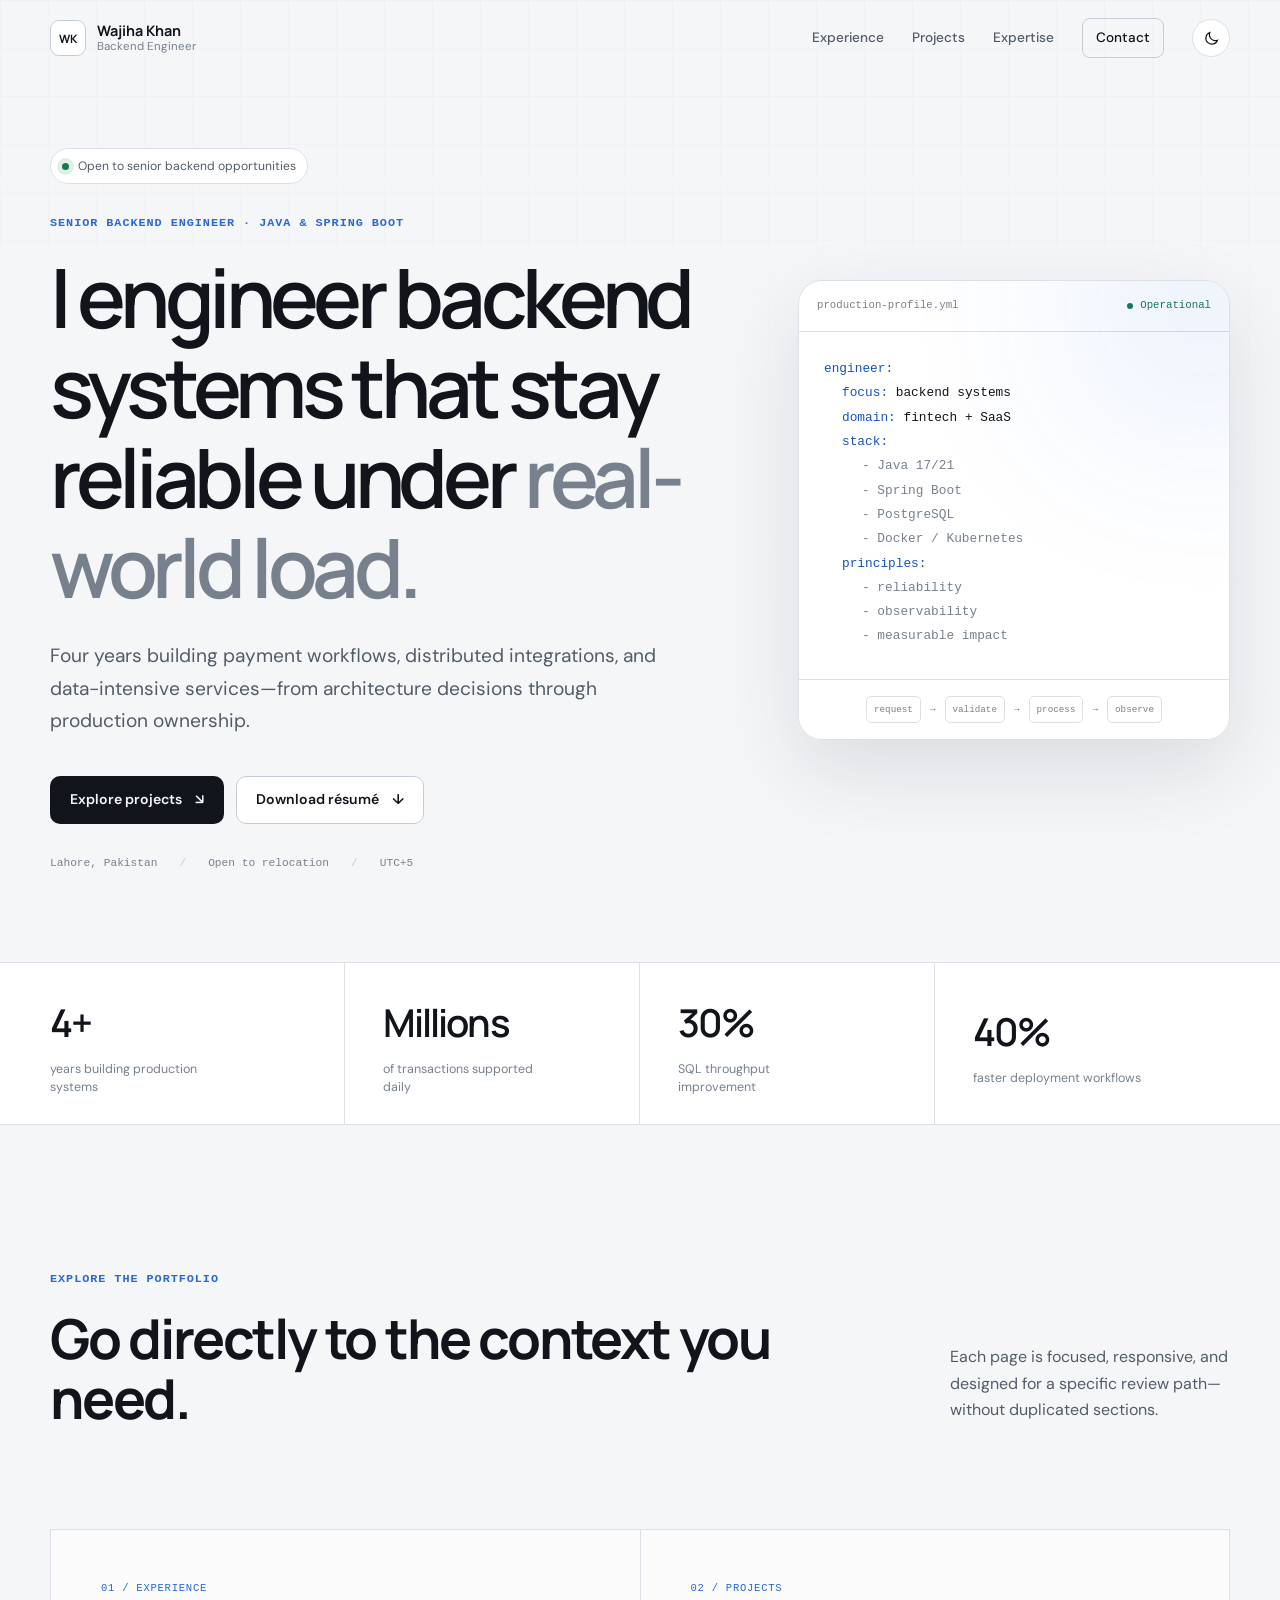
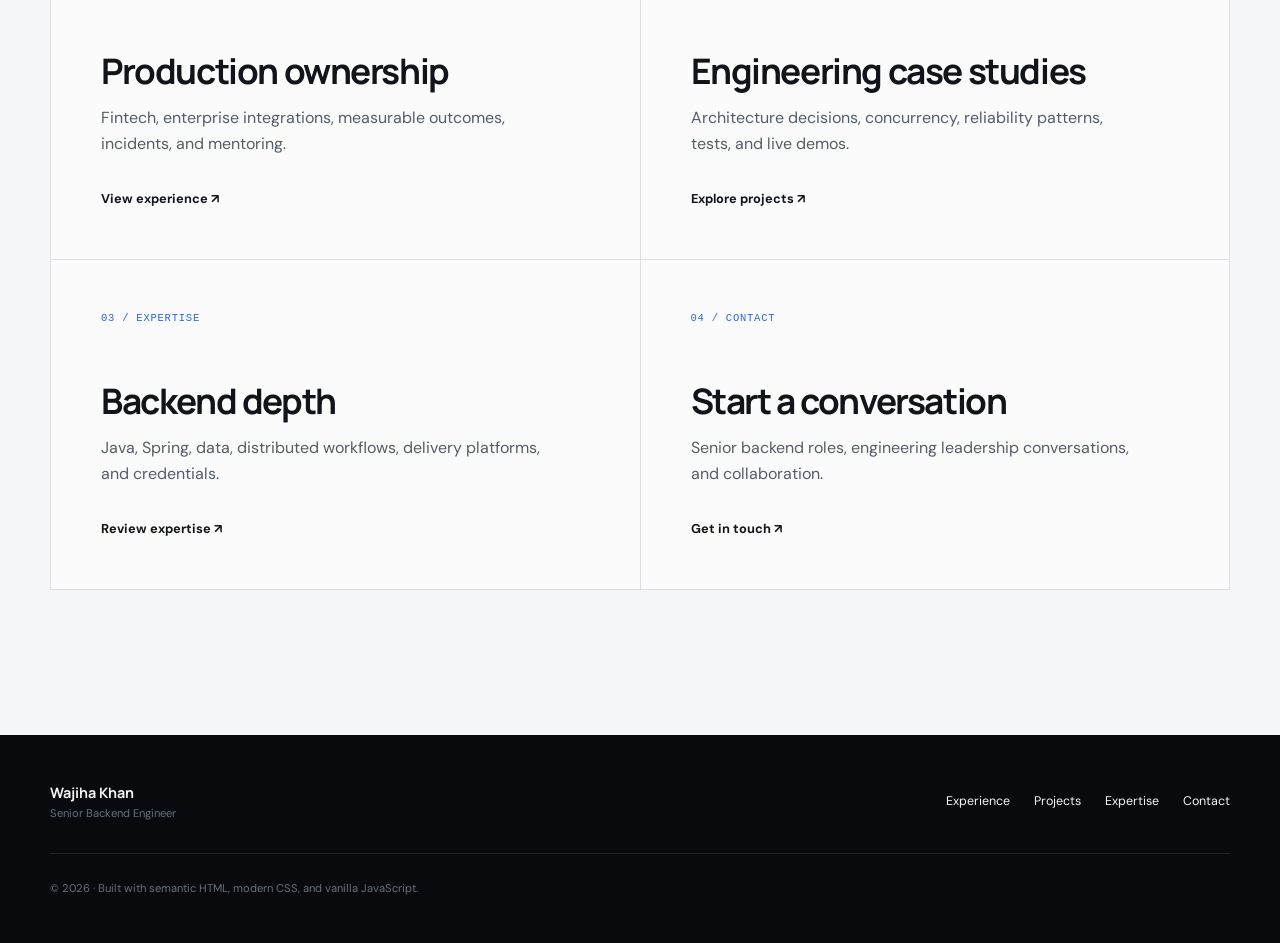
==== commit 0d6c6fd0: "fix: make portfolio navigation mobile-first" ====
--- a/index.html
+++ b/index.html
@@ -5,307 +5,39 @@
     <meta name="viewport" content="width=device-width, initial-scale=1">
     <meta name="description" content="Wajiha Khan is a Senior Backend Engineer building reliable Java and Spring Boot systems for fintech, enterprise integrations, and high-volume workflows.">
     <meta name="theme-color" content="#0a0c10">
-    <meta property="og:type" content="website">
-    <meta property="og:title" content="Wajiha Khan — Senior Backend Engineer">
-    <meta property="og:description" content="Backend engineering for payments, integrations, and high-volume workflows.">
-    <meta property="og:url" content="https://wajihayousafzai1-debug.github.io/portfolio/">
-    <meta name="twitter:card" content="summary">
+    <meta property="og:type" content="website"><meta property="og:title" content="Wajiha Khan — Senior Backend Engineer"><meta property="og:description" content="Backend engineering for payments, integrations, and high-volume workflows.">
     <title>Wajiha Khan — Senior Backend Engineer</title>
-    <link rel="canonical" href="https://wajihayousafzai1-debug.github.io/portfolio/">
-    <link rel="preconnect" href="https://fonts.googleapis.com">
-    <link rel="preconnect" href="https://fonts.gstatic.com" crossorigin>
+    <link rel="preconnect" href="https://fonts.googleapis.com"><link rel="preconnect" href="https://fonts.gstatic.com" crossorigin>
     <link href="https://fonts.googleapis.com/css2?family=DM+Sans:wght@400;500;600&family=Manrope:wght@500;600;700&display=swap" rel="stylesheet">
     <link rel="stylesheet" href="style.css">
-    <script>
-        document.documentElement.classList.add('js');
-        document.documentElement.dataset.theme = localStorage.getItem('theme') ||
-            (window.matchMedia('(prefers-color-scheme: light)').matches ? 'light' : 'dark');
-    </script>
+    <script>document.documentElement.classList.add('js');document.documentElement.dataset.theme=localStorage.getItem('theme')||(matchMedia('(prefers-color-scheme: light)').matches?'light':'dark');</script>
     <script src="script.js" defer></script>
-    <script type="application/ld+json">
-    {
-      "@context": "https://schema.org",
-      "@type": "Person",
-      "name": "Wajiha Khan",
-      "jobTitle": "Senior Backend Engineer",
-      "url": "https://wajihayousafzai1-debug.github.io/portfolio/",
-      "sameAs": [
-        "https://github.com/wajihayousafzai1-debug",
-        "https://linkedin.com/in/wajiha-yousafzai"
-      ],
-      "knowsAbout": ["Java", "Spring Boot", "Distributed Systems", "PostgreSQL", "Fintech", "Enterprise Integrations"]
-    }
-    </script>
+    <script type="application/ld+json">{"@context":"https://schema.org","@type":"Person","name":"Wajiha Khan","jobTitle":"Senior Backend Engineer","url":"https://wajihayousafzai1-debug.github.io/portfolio/","sameAs":["https://github.com/wajihayousafzai1-debug","https://linkedin.com/in/wajiha-yousafzai"],"knowsAbout":["Java","Spring Boot","Distributed Systems","PostgreSQL","Fintech","Enterprise Integrations"]}</script>
 </head>
-<body>
-    <a class="skip-link" href="#main-content">Skip to content</a>
+<body data-page="home">
+<a class="skip-link" href="#main-content">Skip to content</a>
+<header class="site-header" data-header><nav class="nav shell" aria-label="Primary navigation">
+    <a class="brand" href="index.html" aria-label="Wajiha Khan, home"><span class="brand-mark">WK</span><span class="brand-copy"><strong>Wajiha Khan</strong><span>Backend Engineer</span></span></a>
+    <button class="nav-toggle icon-button" type="button" aria-expanded="false" aria-controls="nav-links" aria-label="Open navigation" data-nav-toggle><span class="nav-toggle-lines" aria-hidden="true"></span></button>
+    <div class="nav-links" id="nav-links" data-nav-links><span class="nav-menu-label">Choose a page</span><a href="experience.html" data-page="experience">Experience</a><a href="projects.html" data-page="projects">Projects</a><a href="expertise.html" data-page="expertise">Expertise</a><a class="nav-contact" href="contact.html" data-page="contact">Contact</a></div>
+    <button class="theme-toggle icon-button" type="button" aria-label="Switch color theme" data-theme-toggle><svg class="sun-icon" aria-hidden="true" viewBox="0 0 24 24"><circle cx="12" cy="12" r="4"/><path d="M12 2v2M12 20v2M4.93 4.93l1.42 1.42M17.66 17.66l1.41 1.41M2 12h2M20 12h2M4.93 19.07l1.42-1.42M17.66 6.34l1.41-1.41"/></svg><svg class="moon-icon" aria-hidden="true" viewBox="0 0 24 24"><path d="M20.5 14.4A8.5 8.5 0 0 1 9.6 3.5 8.5 8.5 0 1 0 20.5 14.4Z"/></svg></button>
+</nav></header>
 
-    <header class="site-header" data-header>
-        <nav class="nav shell" aria-label="Primary navigation">
-            <a class="brand" href="index.html" aria-label="Wajiha Khan, home">
-                <span class="brand-mark" aria-hidden="true">WK</span>
-                <span class="brand-copy">
-                    <strong>Wajiha Khan</strong>
-                    <span>Backend Engineer</span>
-                </span>
-            </a>
+<main id="main-content">
+    <section class="hero shell" id="top">
+        <div class="hero-copy reveal"><div class="availability"><span></span> Open to senior backend opportunities</div><p class="eyebrow">Senior Backend Engineer · Java & Spring Boot</p><h1>I engineer backend systems that stay reliable under <em>real-world load.</em></h1><p class="hero-lede">Four years building payment workflows, distributed integrations, and data-intensive services—from architecture decisions through production ownership.</p><div class="hero-actions"><a class="button button-primary" href="projects.html">Explore projects <span>↘</span></a><a class="button button-secondary" href="Wajiha_Khan_Resume.pdf" download>Download résumé <span>↓</span></a></div><div class="hero-meta"><span>Lahore, Pakistan</span><span>Open to relocation</span><span>UTC+5</span></div></div>
+        <aside class="system-card reveal" aria-label="Backend engineering profile"><div class="system-card-head"><span>production-profile.yml</span><span class="system-status"><i></i> Operational</span></div><div class="system-code"><p><span class="code-key">engineer:</span></p><p class="indent"><span class="code-key">focus:</span> <span class="code-value">backend systems</span></p><p class="indent"><span class="code-key">domain:</span> <span class="code-value">fintech + SaaS</span></p><p class="indent"><span class="code-key">stack:</span></p><p class="indent-2">- Java 17/21</p><p class="indent-2">- Spring Boot</p><p class="indent-2">- PostgreSQL</p><p class="indent-2">- Docker / Kubernetes</p><p class="indent"><span class="code-key">principles:</span></p><p class="indent-2">- reliability</p><p class="indent-2">- observability</p><p class="indent-2">- measurable impact</p></div><div class="system-flow"><span>request</span><b>→</b><span>validate</span><b>→</b><span>process</span><b>→</b><span>observe</span></div></aside>
+    </section>
 
-            <button class="nav-toggle icon-button" type="button" aria-expanded="false" aria-controls="nav-links" data-nav-toggle>
-                <span class="sr-only">Open navigation</span>
-                <span class="nav-toggle-lines" aria-hidden="true"></span>
-            </button>
+    <section class="impact-strip" aria-label="Career impact"><div class="shell impact-grid"><article><strong>4+</strong><span>years building production systems</span></article><article><strong>Millions</strong><span>of transactions supported daily</span></article><article><strong>30%</strong><span>SQL throughput improvement</span></article><article><strong>40%</strong><span>faster deployment workflows</span></article></div></section>
 
-            <div class="nav-links" id="nav-links" data-nav-links>
-                <span class="nav-menu-label">Portfolio navigation</span>
-                <a href="experience.html" data-page="experience">Experience</a>
-                <a href="projects.html" data-page="projects">Projects</a>
-                <a href="expertise.html" data-page="expertise">Expertise</a>
-                <a class="nav-contact" href="contact.html" data-page="contact">Let’s talk</a>
-            </div>
+    <section class="portal-section shell"><div class="section-heading reveal"><div><p class="eyebrow">Explore the portfolio</p><h2>Go directly to the context you need.</h2></div><p>Each page is focused, responsive, and designed for a specific review path—without duplicated sections.</p></div><div class="portal-grid">
+        <a class="portal-card reveal" href="experience.html"><span>01 / Experience</span><h3>Production ownership</h3><p>Fintech, enterprise integrations, measurable outcomes, incidents, and mentoring.</p><b>View experience ↗</b></a>
+        <a class="portal-card reveal" href="projects.html"><span>02 / Projects</span><h3>Engineering case studies</h3><p>Architecture decisions, concurrency, reliability patterns, tests, and live demos.</p><b>Explore projects ↗</b></a>
+        <a class="portal-card reveal" href="expertise.html"><span>03 / Expertise</span><h3>Backend depth</h3><p>Java, Spring, data, distributed workflows, delivery platforms, and credentials.</p><b>Review expertise ↗</b></a>
+        <a class="portal-card reveal" href="contact.html"><span>04 / Contact</span><h3>Start a conversation</h3><p>Senior backend roles, engineering leadership conversations, and collaboration.</p><b>Get in touch ↗</b></a>
+    </div></section>
+</main>
 
-            <button class="theme-toggle icon-button" type="button" aria-label="Switch color theme" data-theme-toggle>
-                <svg class="sun-icon" aria-hidden="true" viewBox="0 0 24 24"><circle cx="12" cy="12" r="4"/><path d="M12 2v2M12 20v2M4.93 4.93l1.42 1.42M17.66 17.66l1.41 1.41M2 12h2M20 12h2M4.93 19.07l1.42-1.42M17.66 6.34l1.41-1.41"/></svg>
-                <svg class="moon-icon" aria-hidden="true" viewBox="0 0 24 24"><path d="M20.5 14.4A8.5 8.5 0 0 1 9.6 3.5 8.5 8.5 0 1 0 20.5 14.4Z"/></svg>
-            </button>
-        </nav>
-    </header>
-
-    <main id="main-content">
-        <section class="hero shell" id="top">
-            <div class="hero-copy reveal">
-                <div class="availability"><span aria-hidden="true"></span> Open to senior backend opportunities</div>
-                <p class="eyebrow">Senior Backend Engineer · Java & Spring Boot</p>
-                <h1>I engineer backend systems that stay reliable under <em>real-world load.</em></h1>
-                <p class="hero-lede">Four years building payment workflows, distributed integrations, and data-intensive services—taking systems from design decisions through production ownership.</p>
-                <div class="hero-actions">
-                    <a class="button button-primary" href="projects.html">Explore selected work <span aria-hidden="true">↘</span></a>
-                    <a class="button button-secondary" href="Wajiha_Khan_Resume.pdf" download="Wajiha_Khan_Resume.pdf">Download résumé <span aria-hidden="true">↓</span></a>
-                </div>
-                <div class="hero-meta" aria-label="Professional details">
-                    <span>Lahore, Pakistan</span>
-                    <span>Open to relocation</span>
-                    <span>UTC+5</span>
-                </div>
-            </div>
-
-            <aside class="system-card reveal" aria-label="Backend engineering profile">
-                <div class="system-card-head">
-                    <span>production-profile.yml</span>
-                    <span class="system-status"><i aria-hidden="true"></i> Operational</span>
-                </div>
-                <div class="system-code" aria-hidden="true">
-                    <p><span class="code-key">engineer:</span></p>
-                    <p class="indent"><span class="code-key">focus:</span> <span class="code-value">backend systems</span></p>
-                    <p class="indent"><span class="code-key">domain:</span> <span class="code-value">fintech + SaaS</span></p>
-                    <p class="indent"><span class="code-key">stack:</span></p>
-                    <p class="indent-2">- Java 17/21</p>
-                    <p class="indent-2">- Spring Boot</p>
-                    <p class="indent-2">- PostgreSQL</p>
-                    <p class="indent-2">- Docker / Kubernetes</p>
-                    <p class="indent"><span class="code-key">principles:</span></p>
-                    <p class="indent-2">- reliability</p>
-                    <p class="indent-2">- observability</p>
-                    <p class="indent-2">- measurable impact</p>
-                </div>
-                <div class="system-flow" aria-hidden="true">
-                    <span>request</span><b>→</b><span>validate</span><b>→</b><span>process</span><b>→</b><span>observe</span>
-                </div>
-            </aside>
-        </section>
-
-        <section class="impact-strip" aria-label="Career impact">
-            <div class="shell impact-grid">
-                <article><strong>4+</strong><span>years building production systems</span></article>
-                <article><strong>Millions</strong><span>of card transactions supported daily</span></article>
-                <article><strong>30%</strong><span>SQL throughput improvement</span></article>
-                <article><strong>40%</strong><span>faster deployment workflows</span></article>
-            </div>
-        </section>
-
-        <section class="section shell" id="experience">
-            <div class="section-heading reveal">
-                <div><p class="eyebrow">01 · Experience</p><h2>Production ownership, not just implementation.</h2></div>
-                <p>I work across design, delivery, operations, and mentorship—the full lifecycle required to keep important backend systems dependable.</p>
-            </div>
-
-            <div class="timeline">
-                <article class="role reveal">
-                    <div class="role-aside"><span>2025 — Present</span><i aria-hidden="true"></i></div>
-                    <div class="role-content">
-                        <div class="role-title"><div><h3>Senior Software Engineer</h3><p>GoSaaS Inc. · Enterprise SaaS</p></div><span>Oracle Fusion ERP</span></div>
-                        <p class="role-summary">Designing fault-tolerant integration and scheduling services for enterprise workflows, with ownership spanning API contracts, data transformation, deployment automation, and production recovery.</p>
-                        <ul class="role-scope" aria-label="Core responsibilities"><li>System design</li><li>Integration contracts</li><li>Production recovery</li><li>Mentoring</li></ul>
-                        <ul class="outcomes">
-                            <li><strong>40% faster deployments</strong><span>Automated Docker image builds and Kubernetes delivery pipelines while eliminating configuration drift.</span></li>
-                            <li><strong>85%+ critical-flow coverage</strong><span>Built focused JUnit and Mockito suites around integration and scheduler pipelines.</span></li>
-                            <li><strong>Resilient integrations</strong><span>Applied idempotency, dynamic field mapping, validation, and explicit failure recovery to high-frequency ERP data flows.</span></li>
-                        </ul>
-                    </div>
-                </article>
-
-                <article class="role reveal">
-                    <div class="role-aside"><span>2022 — 2025</span><i aria-hidden="true"></i></div>
-                    <div class="role-content">
-                        <div class="role-title"><div><h3>Software Engineer</h3><p>i2c Inc. · Financial Technology</p></div><span>Card payments</span></div>
-                        <p class="role-summary">Owned critical Java services and financial schedulers supporting statement generation, settlements, reversals, disputes, and reporting in an always-on payments environment.</p>
-                        <ul class="role-scope" aria-label="Core responsibilities"><li>Transaction processing</li><li>Database performance</li><li>Incident ownership</li><li>Code review</li></ul>
-                        <ul class="outcomes">
-                            <li><strong>Millions of transactions daily</strong><span>Supported sensitive card-processing workflows with an emphasis on correctness, auditability, and transactional integrity.</span></li>
-                            <li><strong>~30% higher SQL throughput</strong><span>Optimized PostgreSQL queries and batch workflows under sustained production load.</span></li>
-                            <li><strong>25% shorter PR cycles</strong><span>Mentored three engineers and led systematic reviews that improved delivery flow and shared standards.</span></li>
-                        </ul>
-                    </div>
-                </article>
-            </div>
-        </section>
-
-        <section class="section work-section" id="work">
-            <div class="shell">
-                <div class="section-heading reveal">
-                    <div><p class="eyebrow">02 · Selected work</p><h2>Systems explained through decisions and trade-offs.</h2></div>
-                    <p>Selected projects demonstrate scheduling, persistence, API design, explainability, testing, and operational thinking.</p>
-                </div>
-
-                <div class="projects">
-                    <article class="project project-featured reveal">
-                        <div class="project-index">01</div>
-                        <div class="project-main">
-                            <div class="project-topline"><span class="project-type">Flagship backend system</span><span class="project-state"><i></i> Live API</span></div>
-                            <h3>Smart Job Scheduler</h3>
-                            <p>A database-backed scheduling service designed around a hard distributed-systems problem: ensuring competing application instances cannot execute the same claim while still recovering work abandoned by a failed worker.</p>
-                            <div class="architecture" aria-label="System flow">
-                                <span>REST API</span><b>→</b><span>Priority policy</span><b>→</b><span>Locked claim</span><b>→</b><span>Handler registry</span><b>→</b><span>State commit</span>
-                            </div>
-                            <div class="project-details">
-                                <div><span>Architecture decision</span><p>Short <code>REQUIRES_NEW</code> transactions lock and claim rows; pluggable handlers execute after the transaction closes; completion reacquires the lock and verifies ownership.</p></div>
-                                <div><span>Reliability model</span><p>Optimistic versioning, pessimistic claim locks, expiring leases, opaque claim tokens, bounded retries, and exponential backoff protect each lifecycle transition.</p></div>
-                                <div><span>Trade-off</span><p>The safety-first claim query can make competing dispatchers wait briefly on locked rows. It favors correctness and portability; PostgreSQL <code>SKIP LOCKED</code> is the next throughput optimization.</p></div>
-                                <div><span>Verification & delivery</span><p>18 passing tests cover concurrency and lifecycle invariants. Flyway migrations, environment-specific profiles, a multi-stage Docker image, and PostgreSQL configuration make releases reproducible.</p></div>
-                            </div>
-                            <div class="tech-list"><span>Java 17</span><span>Spring Boot</span><span>Spring Data JPA</span><span>PostgreSQL</span><span>Flyway</span><span>Docker</span><span>OpenAPI</span></div>
-                            <div class="project-links">
-                                <a href="https://github.com/wajihayousafzai1-debug/smart-job-scheduler" target="_blank" rel="noopener noreferrer">Source code <span>↗</span></a>
-                                <a href="https://smart-job-scheduler.onrender.com/swagger-ui.html" target="_blank" rel="noopener noreferrer">Explore API <span>↗</span></a>
-                            </div>
-                        </div>
-                    </article>
-
-                    <article class="project reveal">
-                        <div class="project-index">02</div>
-                        <div class="project-main">
-                            <div class="project-topline"><span class="project-type">Explainable text analysis</span><span class="project-state"><i></i> Live demo</span></div>
-                            <h3>Sentiment Analysis Service</h3>
-                            <p>A deterministic lexical analysis service that deliberately prioritizes explainability, predictable latency, and zero external inference cost over the broader language understanding of a trained model.</p>
-                            <div class="architecture" aria-label="System flow">
-                                <span>Thymeleaf / REST</span><b>→</b><span>Tokenizer</span><b>→</b><span>Lexicon</span><b>→</b><span>Signal scorer</span><b>→</b><span>Explanation</span>
-                            </div>
-                            <div class="project-details">
-                                <div><span>Architecture decision</span><p>Tokenization, lexicon ownership, contextual scoring, and explanation are separate components behind one application service, keeping both the server-rendered UI and versioned REST API consistent.</p></div>
-                                <div><span>Language handling</span><p>Code-point-safe emoji matching and boundary-aware word detection prevent surrogate-pair corruption and substring false positives; negators and amplifiers adjust nearby signals.</p></div>
-                                <div><span>Trade-off</span><p>Lexical rules are fast, inspectable, and locally executable, but cannot fully model sarcasm or domain-specific nuance. Explanations make that limitation visible rather than hiding uncertainty.</p></div>
-                                <div><span>Verification & API</span><p>21 passing unit and integration tests protect scoring, contextual safety signals, and HTTP contracts. Structured DTOs, validation errors, OpenAPI documentation, and Docker packaging provide a production-shaped boundary.</p></div>
-                            </div>
-                            <div class="tech-list"><span>Java 21</span><span>Spring Boot</span><span>REST API</span><span>OpenAPI</span><span>Thymeleaf</span><span>Docker</span></div>
-                            <div class="project-links">
-                                <a href="https://github.com/wajihayousafzai1-debug/sentiment-analyzer" target="_blank" rel="noopener noreferrer">Source code <span>↗</span></a>
-                                <a href="https://sentiment-analyzer-votg.onrender.com/" target="_blank" rel="noopener noreferrer">Live demo <span>↗</span></a>
-                            </div>
-                        </div>
-                    </article>
-
-                    <article class="project project-private reveal">
-                        <div class="project-index">03</div>
-                        <div class="project-main">
-                            <div class="project-topline"><span class="project-type">Enterprise platform</span><span class="private-label">Proprietary</span></div>
-                            <h3>Approval & Scheduling Platform</h3>
-                            <p>A modular Oracle Cloud platform for approval workflows and distributed job execution, with real-time tracking, retry handling, and rollback mechanisms protecting data integrity.</p>
-                            <div class="project-details">
-                                <div><span>Outcome</span><p>Reduced job-execution delays by 60% through workflow and component-level optimization.</p></div>
-                                <div><span>Architecture</span><p>Separated approval orchestration from distributed execution so each workflow could scale, retry, and evolve independently.</p></div>
-                                <div><span>Reliability</span><p>Real-time status tracking, bounded retries, rollback paths, and explicit recovery behavior protected cross-system data integrity.</p></div>
-                                <div><span>Ownership</span><p>Covered backend services, enterprise contracts, deployment, incident recovery, and coordination across product surfaces.</p></div>
-                            </div>
-                            <div class="tech-list"><span>Spring Boot</span><span>PostgreSQL</span><span>Docker</span><span>Kubernetes</span><span>Oracle Cloud</span></div>
-                        </div>
-                    </article>
-                </div>
-            </div>
-        </section>
-
-        <section class="section shell demo-section" id="demos">
-            <div class="section-heading reveal">
-                <div><p class="eyebrow">03 · Live demos</p><h2>Production-shaped services, running on Render.</h2></div>
-                <p>Explore the deployed interfaces and API contracts. Both services expose dedicated health checks and containerized release workflows.</p>
-            </div>
-
-            <div class="demo-grid">
-                <article class="demo-card reveal">
-                    <div class="demo-card-head"><span>Scheduler API</span><span class="demo-status demo-status--live"><i></i> Live</span></div>
-                    <h3>Smart Job Scheduler</h3>
-                    <p>Inspect the OpenAPI contract, submit jobs, and observe their lock-safe lifecycle through the REST API.</p>
-                    <a class="demo-url" href="https://smart-job-scheduler.onrender.com/swagger-ui.html" target="_blank" rel="noopener noreferrer">Explore Swagger UI <span>↗</span></a>
-                </article>
-                <article class="demo-card reveal">
-                    <div class="demo-card-head"><span>Web UI + REST API</span><span class="demo-status demo-status--live"><i></i> Live</span></div>
-                    <h3>Sentiment Analysis Service</h3>
-                    <p>Try the Thymeleaf interface or explore the versioned analysis endpoint through Swagger UI.</p>
-                    <a class="demo-url" href="https://sentiment-analyzer-votg.onrender.com/" target="_blank" rel="noopener noreferrer">Open live interface <span>↗</span></a>
-                </article>
-            </div>
-            <p class="demo-note reveal">API documentation: <a href="https://smart-job-scheduler.onrender.com/swagger-ui.html" target="_blank" rel="noopener noreferrer">Scheduler Swagger</a> · <a href="https://sentiment-analyzer-votg.onrender.com/swagger-ui.html" target="_blank" rel="noopener noreferrer">Sentiment Swagger</a></p>
-            <aside class="demo-advisory reveal" aria-label="Demo environment limitation">
-                <span>Demo environment</span>
-                <p>Free Render instances may cold start. Scheduler jobs remain persisted in PostgreSQL, but dispatch pauses while the service sleeps and resumes after it wakes.</p>
-            </aside>
-        </section>
-
-        <section class="section shell" id="expertise">
-            <div class="section-heading reveal">
-                <div><p class="eyebrow">04 · Expertise</p><h2>Depth where backend systems demand it.</h2></div>
-                <p>Grouped by the work I use these technologies to accomplish—not a wall of disconnected logos.</p>
-            </div>
-
-            <div class="expertise-grid">
-                <article class="expertise-card expertise-card--primary reveal"><span class="expertise-number">Core discipline</span><h3>Backend architecture</h3><p>Designing Java services around clear boundaries, durable contracts, transactional correctness, and operationally understandable failure modes.</p><ul><li>Java 17/21</li><li>Spring Boot & Batch</li><li>REST, SOAP & Webhooks</li><li>Hibernate / JPA</li><li>Distributed workflows</li></ul></article>
-                <article class="expertise-card reveal"><span class="expertise-number">01</span><h3>Data & transactions</h3><p>Protecting integrity and throughput across financial, batch, and reporting workloads.</p><ul><li>PostgreSQL & Oracle</li><li>Query plans & indexing</li><li>Transaction boundaries</li><li>Batch optimization</li></ul></article>
-                <article class="expertise-card reveal"><span class="expertise-number">02</span><h3>Reliability & integration</h3><p>Designing for partial failure across synchronous and asynchronous system boundaries.</p><ul><li>Kafka & RabbitMQ</li><li>Idempotency</li><li>Retries & backoff</li><li>Auditability</li></ul></article>
-                <article class="expertise-card reveal"><span class="expertise-number">03</span><h3>Platform & delivery</h3><p>Making services repeatable to build, deploy, observe, and recover in production.</p><ul><li>Docker & Kubernetes</li><li>Jenkins & Azure DevOps</li><li>Oracle Cloud</li><li>CI/CD automation</li></ul></article>
-                <article class="expertise-card reveal"><span class="expertise-number">04</span><h3>Quality & leadership</h3><p>Raising engineering quality through focused verification, review, and shared technical context.</p><ul><li>JUnit & Mockito</li><li>Integration testing</li><li>Architecture review</li><li>Technical mentoring</li></ul></article>
-            </div>
-        </section>
-
-        <section class="section credentials-section" id="credentials">
-            <div class="shell credentials-grid">
-                <div class="section-heading compact reveal"><div><p class="eyebrow">05 · Credentials</p><h2>Continuous learning, applied in practice.</h2></div></div>
-                <div class="credentials-list">
-                    <article class="credential reveal"><span>2025</span><div><h3>Oracle Redwood Application Developer Associate</h3><p>Oracle · 1Z0-1114-25</p></div></article>
-                    <article class="credential reveal"><span>2025</span><div><h3>Oracle Fusion AI Agent Studio Foundations Associate</h3><p>Oracle · 98% score</p></div></article>
-                    <article class="credential reveal"><span>2023</span><div><h3>Outstanding Performer of the Year</h3><p>i2c Inc.</p></div></article>
-                    <article class="credential reveal"><span>2022</span><div><h3>BS Computer Science</h3><p>Punjab University College of Information Technology, Lahore</p></div></article>
-                </div>
-            </div>
-        </section>
-
-        <section class="contact-section" id="contact">
-            <div class="shell contact-grid reveal">
-                <div>
-                    <p class="eyebrow">06 · Contact</p>
-                    <h2>Have a backend problem worth solving?</h2>
-                </div>
-                <div class="contact-copy">
-                    <p>I’m interested in senior backend roles where reliability, system design, and ownership matter. If that sounds like your team, let’s talk.</p>
-                    <a class="button button-light" href="mailto:wajihayousafzai1@gmail.com">Start a conversation <span aria-hidden="true">↗</span></a>
-                </div>
-            </div>
-        </section>
-    </main>
-
-    <footer class="site-footer">
-        <div class="shell footer-grid">
-            <div><strong>Wajiha Khan</strong><span>Senior Backend Engineer</span></div>
-            <div class="footer-links"><a href="experience.html">Experience</a><a href="projects.html">Projects</a><a href="contact.html">Contact</a><a href="https://github.com/wajihayousafzai1-debug" target="_blank" rel="noopener noreferrer">GitHub</a></div>
-            <p>© <span data-year>2026</span> · Built with semantic HTML, modern CSS, and vanilla JavaScript.</p>
-        </div>
-    </footer>
-</body>
-</html>
+<footer class="site-footer"><div class="shell footer-grid"><div><strong>Wajiha Khan</strong><span>Senior Backend Engineer</span></div><div class="footer-links"><a href="experience.html">Experience</a><a href="projects.html">Projects</a><a href="expertise.html">Expertise</a><a href="contact.html">Contact</a></div><p>© <span data-year>2026</span> · Built with semantic HTML, modern CSS, and vanilla JavaScript.</p></div></footer>
+</body></html>
--- a/style.css
+++ b/style.css
@@ -4,7 +4,7 @@
     *, *::before, *::after { box-sizing: border-box; }
     * { margin: 0; }
     html { scroll-behavior: smooth; }
-    body { min-height: 100vh; }
+    body { min-height: 100vh; overflow-x: clip; }
     img, svg { display: block; max-width: 100%; }
     button, a { font: inherit; }
     ul { padding: 0; }
@@ -161,6 +161,15 @@
     .impact-grid strong { color: var(--text); font-family: var(--font-display); font-size: clamp(1.7rem, 3vw, 2.5rem); font-weight: 600; letter-spacing: -.05em; }
     .impact-grid span { max-width: 170px; margin-top: 5px; color: var(--text-faint); font-size: .78rem; line-height: 1.45; }
 
+    .portal-section { padding-block: clamp(90px, 12vw, 145px); }
+    .portal-grid { display: grid; grid-template-columns: repeat(2, minmax(0, 1fr)); border-top: 1px solid var(--line); border-left: 1px solid var(--line); }
+    .portal-card { display: flex; min-width: 0; min-height: 320px; flex-direction: column; padding: clamp(28px, 4.5vw, 50px); border-right: 1px solid var(--line); border-bottom: 1px solid var(--line); background: color-mix(in srgb, var(--surface) 58%, transparent); transition: background .2s, transform .2s var(--ease); }
+    .portal-card:hover { background: var(--surface); }
+    .portal-card > span { color: var(--accent); font-family: var(--font-mono); font-size: .66rem; letter-spacing: .07em; text-transform: uppercase; }
+    .portal-card h3 { margin-top: 55px; font-size: clamp(1.55rem, 3vw, 2.2rem); }
+    .portal-card p { max-width: 440px; margin-top: 14px; color: var(--text-muted); }
+    .portal-card b { margin-top: auto; padding-top: 30px; color: var(--text); font-size: .8rem; }
+
     .section { padding-block: clamp(100px, 13vw, 170px); scroll-margin-top: var(--header-height); }
     .section-heading { display: grid; grid-template-columns: minmax(0, 1.5fr) minmax(240px, .5fr); align-items: end; gap: 60px; margin-bottom: clamp(65px, 8vw, 100px); }
     .section-heading > p { max-width: 390px; padding-bottom: 5px; color: var(--text-muted); }
@@ -170,7 +179,7 @@
     .role { display: grid; grid-template-columns: 170px minmax(0, 1fr); border-bottom: 1px solid var(--line); }
     .role-aside { position: relative; padding: 42px 28px 42px 0; color: var(--text-faint); font-family: var(--font-mono); font-size: .7rem; }
     .role-aside i { position: absolute; top: 48px; right: -4px; width: 7px; height: 7px; border: 2px solid var(--bg); border-radius: 50%; background: var(--accent); box-shadow: 0 0 0 1px var(--accent); }
-    .role-content { padding: 42px 0 60px 55px; border-left: 1px solid var(--line); }
+    .role-content { min-width: 0; padding: 42px 0 60px 55px; border-left: 1px solid var(--line); }
     .role-title { display: flex; justify-content: space-between; align-items: start; gap: 30px; }
     .role-title h3 { font-size: clamp(1.4rem, 2.5vw, 2rem); }
     .role-title p { margin-top: 6px; color: var(--text-muted); }
@@ -188,8 +197,8 @@
     .projects { border-top: 1px solid var(--line); }
     .project { display: grid; grid-template-columns: 90px minmax(0, 1fr); padding-block: 60px; border-bottom: 1px solid var(--line); }
     .project-index { color: var(--text-faint); font-family: var(--font-mono); font-size: .7rem; }
-    .project-main { max-width: 940px; }
-    .project-topline { display: flex; justify-content: space-between; align-items: center; gap: 20px; margin-bottom: 18px; }
+    .project-main { min-width: 0; max-width: 940px; }
+    .project-topline { display: flex; flex-wrap: wrap; justify-content: space-between; align-items: center; gap: 12px 20px; margin-bottom: 18px; }
     .project-type, .private-label, .project-state { font-family: var(--font-mono); font-size: .66rem; text-transform: uppercase; letter-spacing: .07em; }
     .project-type { color: var(--accent); }
     .project-state { display: inline-flex; align-items: center; gap: 7px; color: var(--success); }
@@ -201,7 +210,7 @@
     .architecture span { padding: 7px 9px; border: 1px solid var(--line); border-radius: 6px; }
     .architecture b { color: var(--accent); font-weight: 400; }
     .project-details { display: grid; grid-template-columns: 1fr 1fr; gap: 35px; margin-top: 35px; }
-    .project-details > div { padding-left: 18px; border-left: 1px solid var(--line-strong); }
+    .project-details > div { min-width: 0; padding-left: 18px; border-left: 1px solid var(--line-strong); }
     .project-details span { color: var(--text); font-size: .78rem; font-weight: 600; }
     .project-details p { margin-top: 7px; color: var(--text-faint); font-size: .82rem; }
     .project-details code { color: var(--text-muted); font-family: var(--font-mono); font-size: .76rem; }
@@ -287,7 +296,7 @@
     .contact-option > span { color: var(--accent); font-family: var(--font-mono); font-size: .65rem; }
     .contact-option h2 { margin-top: 55px; font-size: 1.5rem; }
     .contact-option p { margin-top: 10px; color: var(--text-faint); font-size: .82rem; }
-    .contact-option b { display: inline-block; margin-top: 30px; color: var(--text-muted); font-size: .76rem; }
+    .contact-option b { display: inline-block; max-width: 100%; margin-top: 30px; overflow-wrap: anywhere; color: var(--text-muted); font-size: .76rem; }
 }
 
 @layer utilities {
@@ -301,13 +310,14 @@
         .nav-toggle { display: grid; order: 1; z-index: 3; }
         .brand { position: absolute; left: 50%; z-index: 3; order: 2; margin: 0; transform: translateX(-50%); }
         .theme-toggle { z-index: 3; order: 3; margin-left: auto; }
-        .nav-links { position: fixed; inset: 0; z-index: 2; display: flex; flex-direction: column; align-items: stretch; justify-content: center; gap: 0; padding: calc(var(--header-height) + 60px) max(28px, calc((100vw - 560px) / 2)) 44px; background: color-mix(in srgb, var(--bg) 96%, transparent); backdrop-filter: blur(24px); opacity: 0; visibility: hidden; transition: opacity .25s var(--ease), visibility .25s; }
-        .nav-links.is-open { opacity: 1; visibility: visible; }
+        .site-header { background: var(--bg); border-color: var(--line); }
+        .nav-links { position: fixed; top: var(--header-height); right: 0; bottom: 0; left: 0; z-index: 2; display: flex; flex-direction: column; align-items: stretch; justify-content: flex-start; gap: 0; padding: 30px max(24px, calc((100vw - 560px) / 2)) 40px; overflow-y: auto; overscroll-behavior: contain; background: var(--bg); opacity: 0; visibility: hidden; transform: translateY(-10px); transition: opacity .2s var(--ease), transform .2s var(--ease), visibility .2s; }
+        .nav-links.is-open { opacity: 1; visibility: visible; transform: translateY(0); }
         .nav-menu-label { display: block; margin-bottom: 22px; color: var(--accent); font-family: var(--font-mono); font-size: .66rem; letter-spacing: .08em; text-transform: uppercase; }
-        .nav-links a { display: flex; align-items: center; justify-content: space-between; padding: 19px 0; border-bottom: 1px solid var(--line); color: var(--text); font-family: var(--font-display); font-size: clamp(1.65rem, 6vw, 2.35rem); letter-spacing: -.04em; }
+        .nav-links a { display: flex; min-height: 64px; flex: 0 0 auto; align-items: center; justify-content: space-between; padding: 14px 0; border-bottom: 1px solid var(--line); color: var(--text); font-family: var(--font-display); font-size: clamp(1.35rem, 5vw, 1.85rem); letter-spacing: -.04em; line-height: 1.15; }
         .nav-links a::after { color: var(--text-faint); font-family: var(--font-body); font-size: 1rem; content: "↗"; }
         .nav-links a[aria-current] { color: var(--accent-strong); }
-        .nav-links .nav-contact { margin-top: 18px; padding: 17px 20px; border-color: var(--line-strong); border-radius: 10px; background: var(--text); color: var(--bg); font-family: var(--font-body); font-size: .88rem; letter-spacing: 0; }
+        .nav-links .nav-contact { min-height: 52px; margin-top: 18px; padding: 14px 18px; border-color: var(--line-strong); border-radius: 10px; background: var(--text); color: var(--bg); font-family: var(--font-body); font-size: .88rem; letter-spacing: 0; }
         .nav-toggle-lines, .nav-toggle-lines::before, .nav-toggle-lines::after { display: block; width: 16px; height: 1px; background: currentColor; content: ""; transition: transform .2s; }
         .nav-toggle-lines::before { transform: translateY(-5px); }
         .nav-toggle-lines::after { transform: translateY(4px); }
@@ -324,6 +334,7 @@
         .section-heading, .credentials-grid, .contact-grid, .page-hero-grid { grid-template-columns: 1fr; align-items: start; gap: 35px; }
         .demo-grid { grid-template-columns: 1fr; }
         .contact-options { grid-template-columns: 1fr; }
+        .portal-grid { grid-template-columns: 1fr; }
     }
 
     @media (max-width: 680px) {
@@ -348,6 +359,9 @@
         .impact-grid article:nth-child(odd) { padding-left: 0; }
         .impact-grid span { font-size: .7rem; }
         .section { padding-block: 82px; }
+        .portal-section { padding-block: 82px; }
+        .portal-card { min-height: 265px; padding: 28px; }
+        .portal-card h3 { margin-top: 36px; }
         .section-heading { margin-bottom: 55px; }
         .section-heading h2 { font-size: clamp(2rem, 10vw, 2.8rem); }
         .section-heading > p { font-size: .9rem; }
@@ -359,9 +373,10 @@
         .role-title > span { display: inline-block; margin-top: 14px; }
         .project { grid-template-columns: 1fr; padding-block: 50px; }
         .project-index { margin-bottom: 16px; }
-        .project h3 { font-size: clamp(2rem, 10vw, 2.7rem); }
+        .project h3 { overflow-wrap: anywhere; font-size: clamp(1.9rem, 9.5vw, 2.7rem); }
         .project-details { grid-template-columns: 1fr; gap: 22px; }
         .project-topline { align-items: start; }
+        .architecture { flex-wrap: wrap; overflow-x: visible; white-space: normal; }
         .project-links { flex-direction: column; align-items: flex-start; gap: 14px; }
         .demo-card-head { flex-direction: column; gap: 8px; }
         .demo-card h3 { margin-top: 38px; }
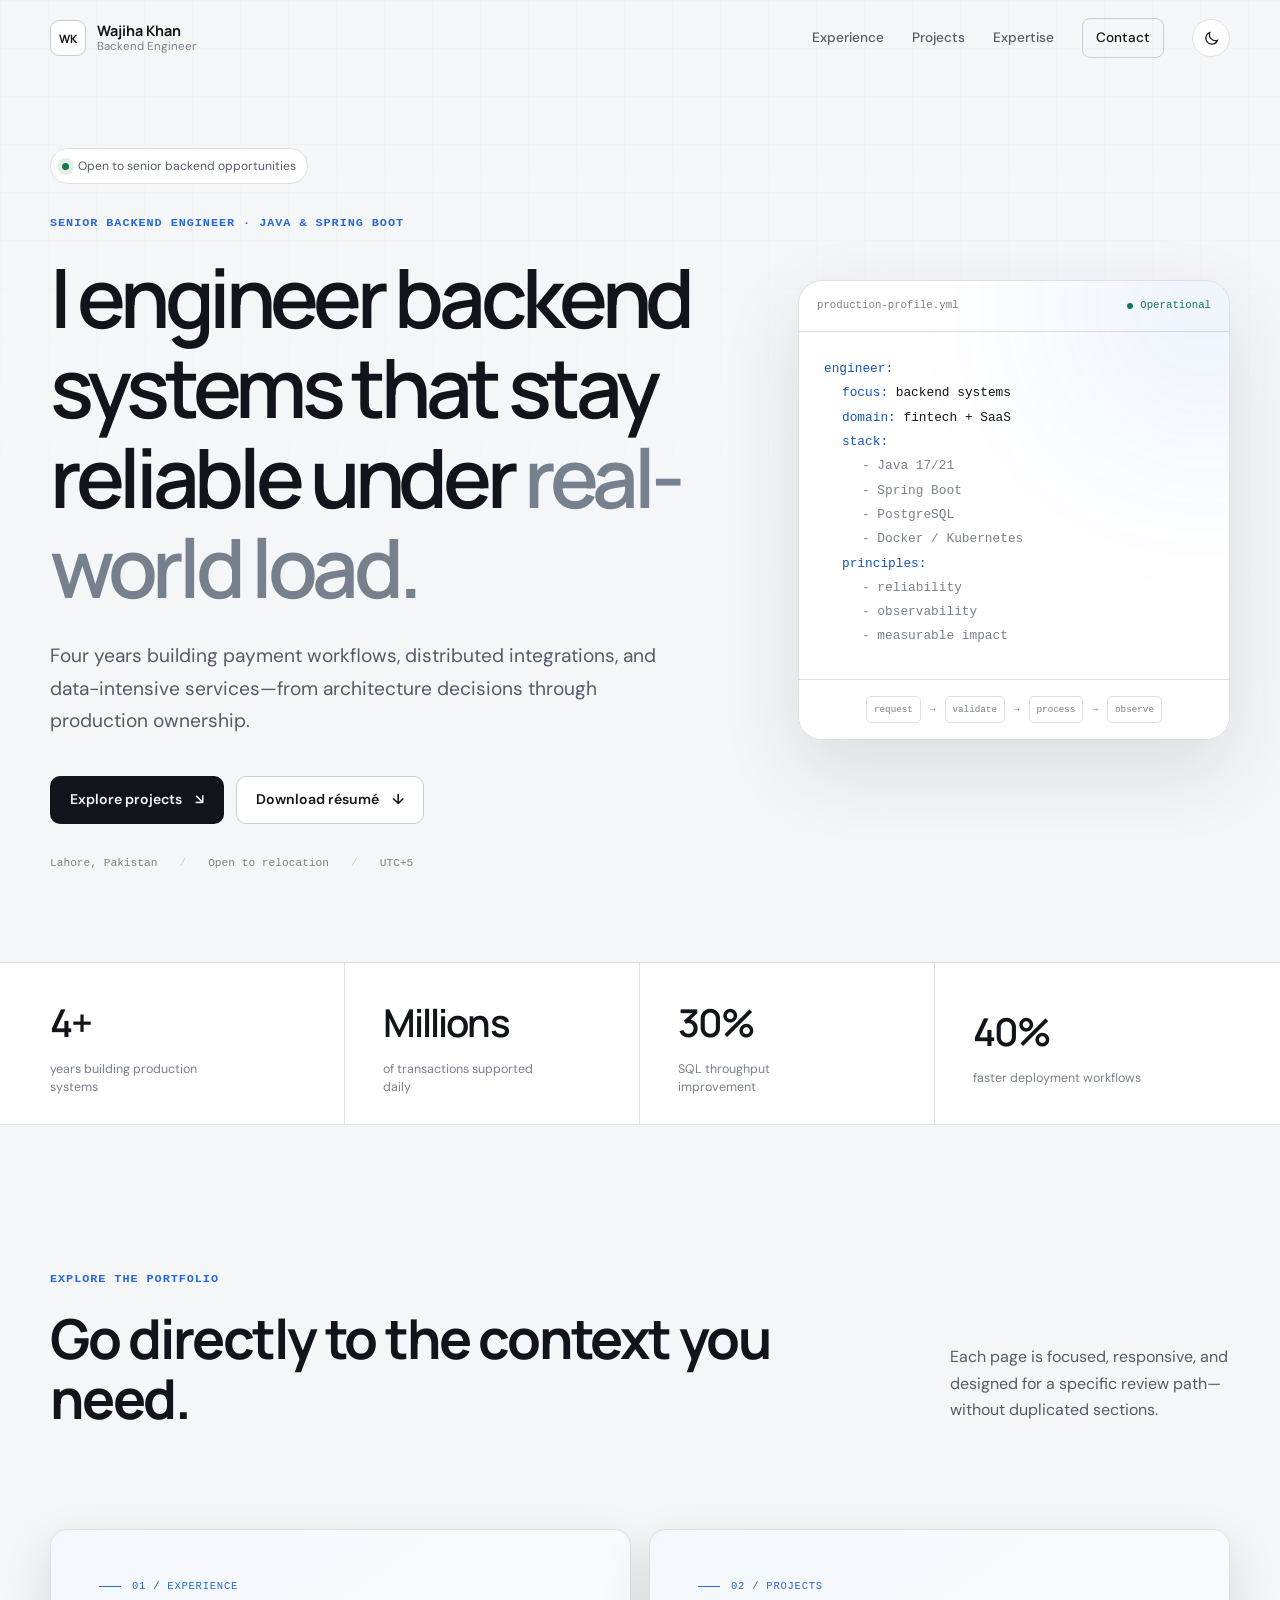
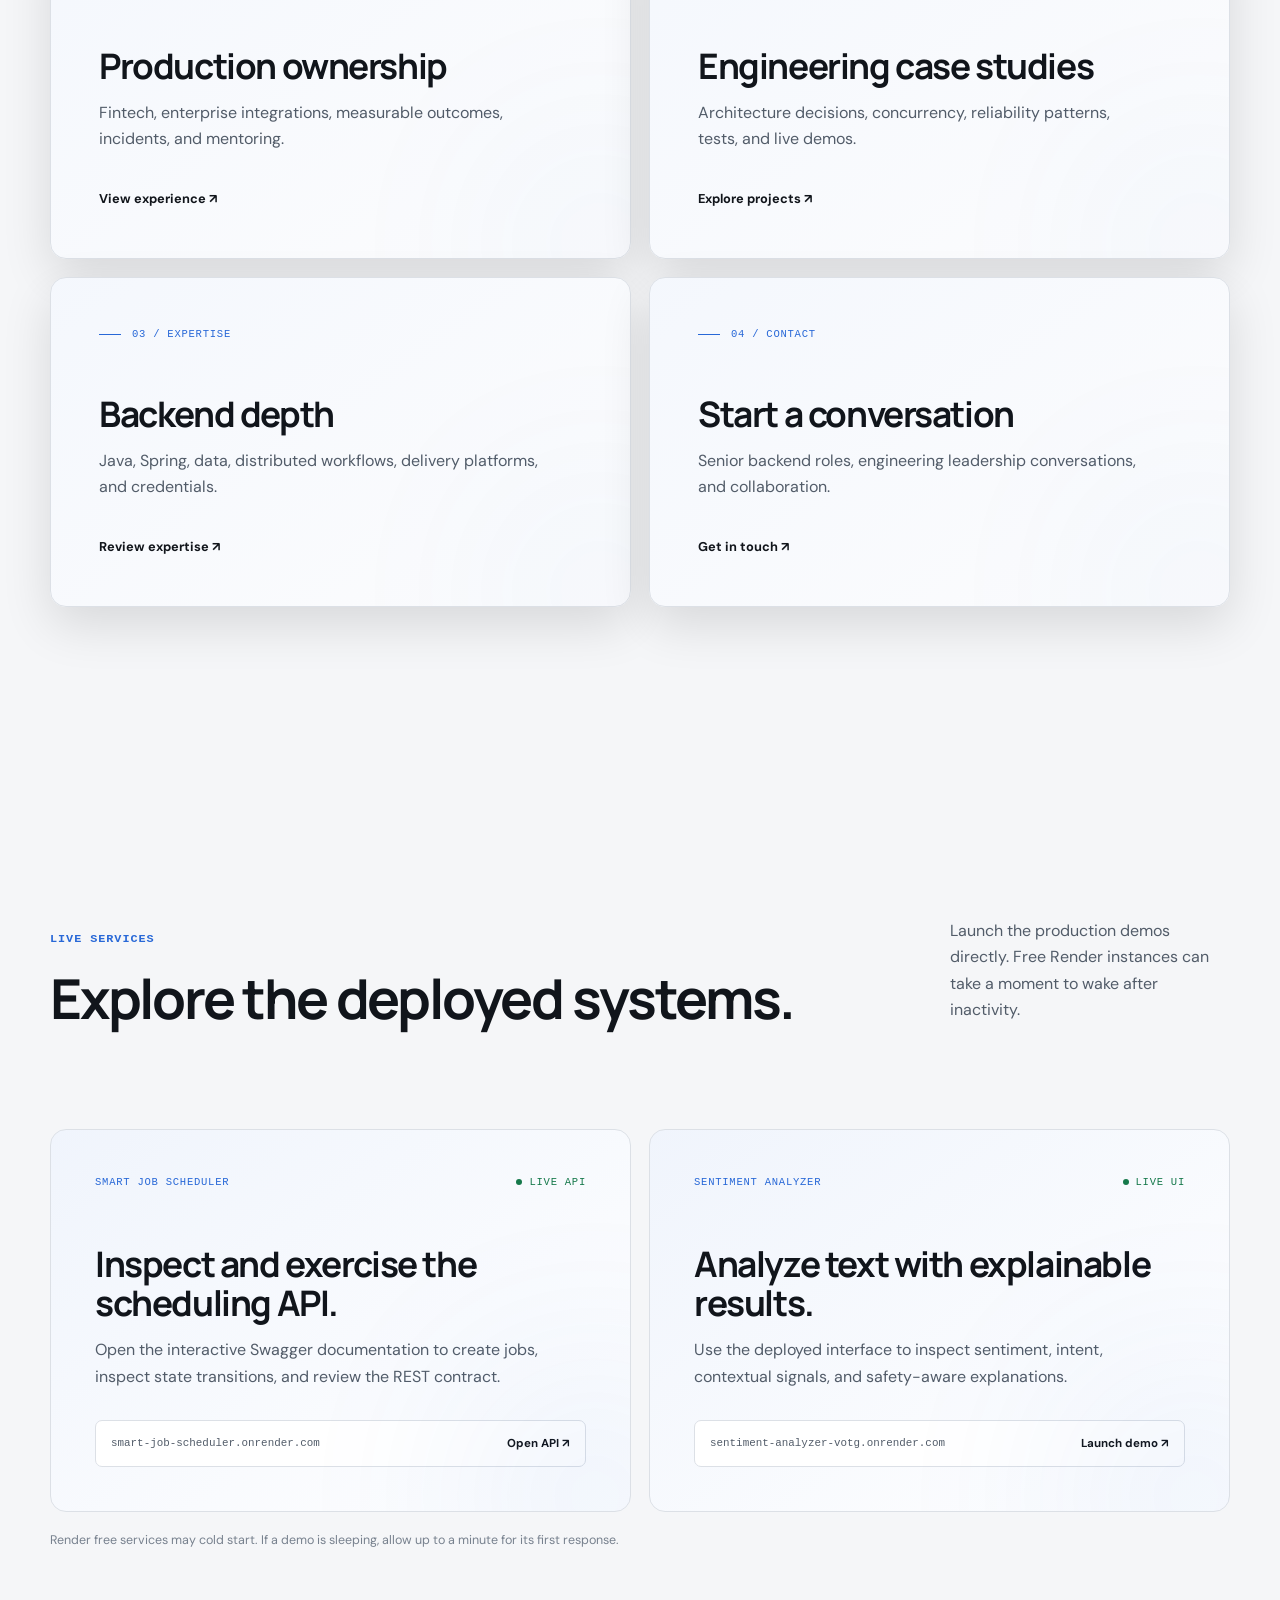
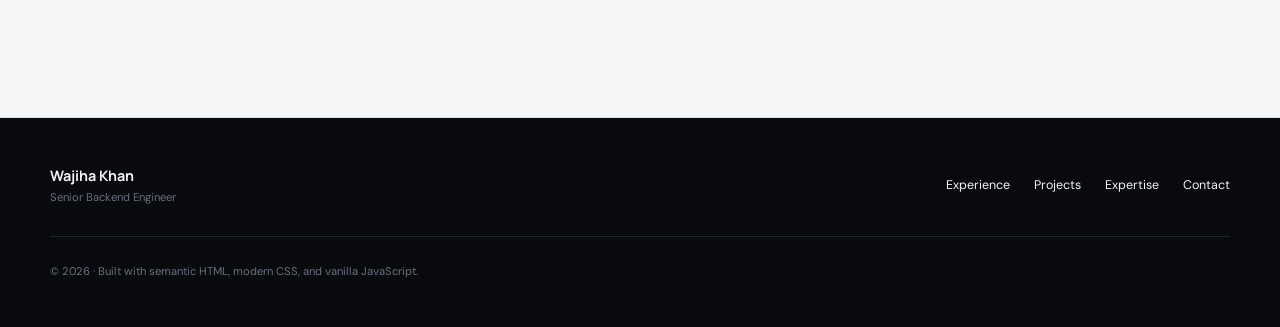
==== commit 00b31fb3: "feat: restore direct live demo links" ====
--- a/index.html
+++ b/index.html
@@ -37,6 +37,11 @@
         <a class="portal-card reveal" href="expertise.html"><span>03 / Expertise</span><h3>Backend depth</h3><p>Java, Spring, data, distributed workflows, delivery platforms, and credentials.</p><b>Review expertise ↗</b></a>
         <a class="portal-card reveal" href="contact.html"><span>04 / Contact</span><h3>Start a conversation</h3><p>Senior backend roles, engineering leadership conversations, and collaboration.</p><b>Get in touch ↗</b></a>
     </div></section>
+
+    <section class="section demo-section" aria-labelledby="live-demos-title"><div class="shell"><div class="section-heading reveal"><div><p class="eyebrow">Live services</p><h2 id="live-demos-title">Explore the deployed systems.</h2></div><p>Launch the production demos directly. Free Render instances can take a moment to wake after inactivity.</p></div><div class="demo-grid">
+        <article class="demo-card reveal"><div class="demo-card-head"><span>Smart Job Scheduler</span><span class="demo-status demo-status--live"><i></i> Live API</span></div><h3>Inspect and exercise the scheduling API.</h3><p>Open the interactive Swagger documentation to create jobs, inspect state transitions, and review the REST contract.</p><a class="demo-url" href="https://smart-job-scheduler.onrender.com/swagger-ui.html" target="_blank" rel="noopener noreferrer"><span>smart-job-scheduler.onrender.com</span><b>Open API ↗</b></a></article>
+        <article class="demo-card reveal"><div class="demo-card-head"><span>Sentiment Analyzer</span><span class="demo-status demo-status--live"><i></i> Live UI</span></div><h3>Analyze text with explainable results.</h3><p>Use the deployed interface to inspect sentiment, intent, contextual signals, and safety-aware explanations.</p><a class="demo-url" href="https://sentiment-analyzer-votg.onrender.com/analyze" target="_blank" rel="noopener noreferrer"><span>sentiment-analyzer-votg.onrender.com</span><b>Launch demo ↗</b></a></article>
+    </div><p class="demo-note reveal">Render free services may cold start. If a demo is sleeping, allow up to a minute for its first response.</p></div></section>
 </main>
 
 <footer class="site-footer"><div class="shell footer-grid"><div><strong>Wajiha Khan</strong><span>Senior Backend Engineer</span></div><div class="footer-links"><a href="experience.html">Experience</a><a href="projects.html">Projects</a><a href="expertise.html">Expertise</a><a href="contact.html">Contact</a></div><p>© <span data-year>2026</span> · Built with semantic HTML, modern CSS, and vanilla JavaScript.</p></div></footer>
--- a/style.css
+++ b/style.css
@@ -162,13 +162,15 @@
     .impact-grid span { max-width: 170px; margin-top: 5px; color: var(--text-faint); font-size: .78rem; line-height: 1.45; }
 
     .portal-section { padding-block: clamp(90px, 12vw, 145px); }
-    .portal-grid { display: grid; grid-template-columns: repeat(2, minmax(0, 1fr)); border-top: 1px solid var(--line); border-left: 1px solid var(--line); }
-    .portal-card { display: flex; min-width: 0; min-height: 320px; flex-direction: column; padding: clamp(28px, 4.5vw, 50px); border-right: 1px solid var(--line); border-bottom: 1px solid var(--line); background: color-mix(in srgb, var(--surface) 58%, transparent); transition: background .2s, transform .2s var(--ease); }
-    .portal-card:hover { background: var(--surface); }
-    .portal-card > span { color: var(--accent); font-family: var(--font-mono); font-size: .66rem; letter-spacing: .07em; text-transform: uppercase; }
-    .portal-card h3 { margin-top: 55px; font-size: clamp(1.55rem, 3vw, 2.2rem); }
+    .portal-grid { display: grid; grid-template-columns: repeat(2, minmax(0, 1fr)); gap: 18px; }
+    .portal-card { position: relative; display: flex; min-width: 0; min-height: 330px; flex-direction: column; overflow: hidden; padding: clamp(28px, 4.5vw, 48px); border: 1px solid var(--line); border-radius: var(--radius-md); background: linear-gradient(145deg, color-mix(in srgb, var(--accent) 5%, var(--surface)), color-mix(in srgb, var(--surface) 72%, var(--bg))); box-shadow: 0 18px 50px rgba(0, 0, 0, .12); transition: border-color .25s, background .25s, transform .25s var(--ease); }
+    .portal-card::after { position: absolute; right: -75px; bottom: -90px; width: 210px; height: 210px; border-radius: 50%; background: var(--accent); content: ""; filter: blur(105px); opacity: .06; pointer-events: none; }
+    .portal-card:hover { border-color: var(--line-strong); background: linear-gradient(145deg, color-mix(in srgb, var(--accent) 9%, var(--surface)), var(--surface)); transform: translateY(-4px); }
+    .portal-card > span { display: flex; align-items: center; gap: 11px; color: var(--accent); font-family: var(--font-mono); font-size: .66rem; letter-spacing: .07em; text-transform: uppercase; }
+    .portal-card > span::before { width: 22px; height: 1px; background: currentColor; content: ""; }
+    .portal-card h3 { max-width: 430px; margin-top: 52px; font-size: clamp(1.55rem, 3vw, 2.2rem); }
     .portal-card p { max-width: 440px; margin-top: 14px; color: var(--text-muted); }
-    .portal-card b { margin-top: auto; padding-top: 30px; color: var(--text); font-size: .8rem; }
+    .portal-card b { display: flex; position: relative; z-index: 1; align-items: center; justify-content: space-between; margin-top: auto; padding-top: 30px; color: var(--text); font-size: .8rem; }
 
     .section { padding-block: clamp(100px, 13vw, 170px); scroll-margin-top: var(--header-height); }
     .section-heading { display: grid; grid-template-columns: minmax(0, 1.5fr) minmax(240px, .5fr); align-items: end; gap: 60px; margin-bottom: clamp(65px, 8vw, 100px); }
@@ -232,6 +234,8 @@
     .demo-card h3 { margin-top: 54px; font-size: clamp(1.5rem, 3vw, 2.2rem); }
     .demo-card p { max-width: 490px; margin-top: 15px; color: var(--text-muted); }
     .demo-url { display: flex; align-items: center; justify-content: space-between; gap: 18px; margin-top: 30px; padding: 13px 15px; border: 1px solid var(--line); border-radius: 7px; background: var(--bg-elevated); color: var(--text-muted); font-family: var(--font-mono); font-size: .68rem; transition: border-color .2s, color .2s; }
+    .demo-url span { min-width: 0; overflow-wrap: anywhere; }
+    .demo-url b { flex: 0 0 auto; color: var(--text); font-family: var(--font-body); font-size: .72rem; }
     .demo-url:hover { border-color: var(--accent); color: var(--accent); }
     .demo-note { margin-top: 18px; color: var(--text-faint); font-size: .78rem; }
     .demo-note code { color: var(--text-muted); font-family: var(--font-mono); }
@@ -360,8 +364,10 @@
         .impact-grid span { font-size: .7rem; }
         .section { padding-block: 82px; }
         .portal-section { padding-block: 82px; }
-        .portal-card { min-height: 265px; padding: 28px; }
-        .portal-card h3 { margin-top: 36px; }
+        .portal-grid { gap: 14px; }
+        .portal-card { min-height: 285px; padding: 28px; border-radius: 16px; }
+        .portal-card h3 { margin-top: 38px; font-size: 1.55rem; }
+        .portal-card p { font-size: .9rem; line-height: 1.65; }
         .section-heading { margin-bottom: 55px; }
         .section-heading h2 { font-size: clamp(2rem, 10vw, 2.8rem); }
         .section-heading > p { font-size: .9rem; }
@@ -380,6 +386,7 @@
         .project-links { flex-direction: column; align-items: flex-start; gap: 14px; }
         .demo-card-head { flex-direction: column; gap: 8px; }
         .demo-card h3 { margin-top: 38px; }
+        .demo-url { align-items: flex-start; flex-direction: column; }
         .demo-advisory { grid-template-columns: 1fr; gap: 8px; }
         .expertise-grid { grid-template-columns: 1fr; }
         .expertise-card--primary { grid-column: auto; }
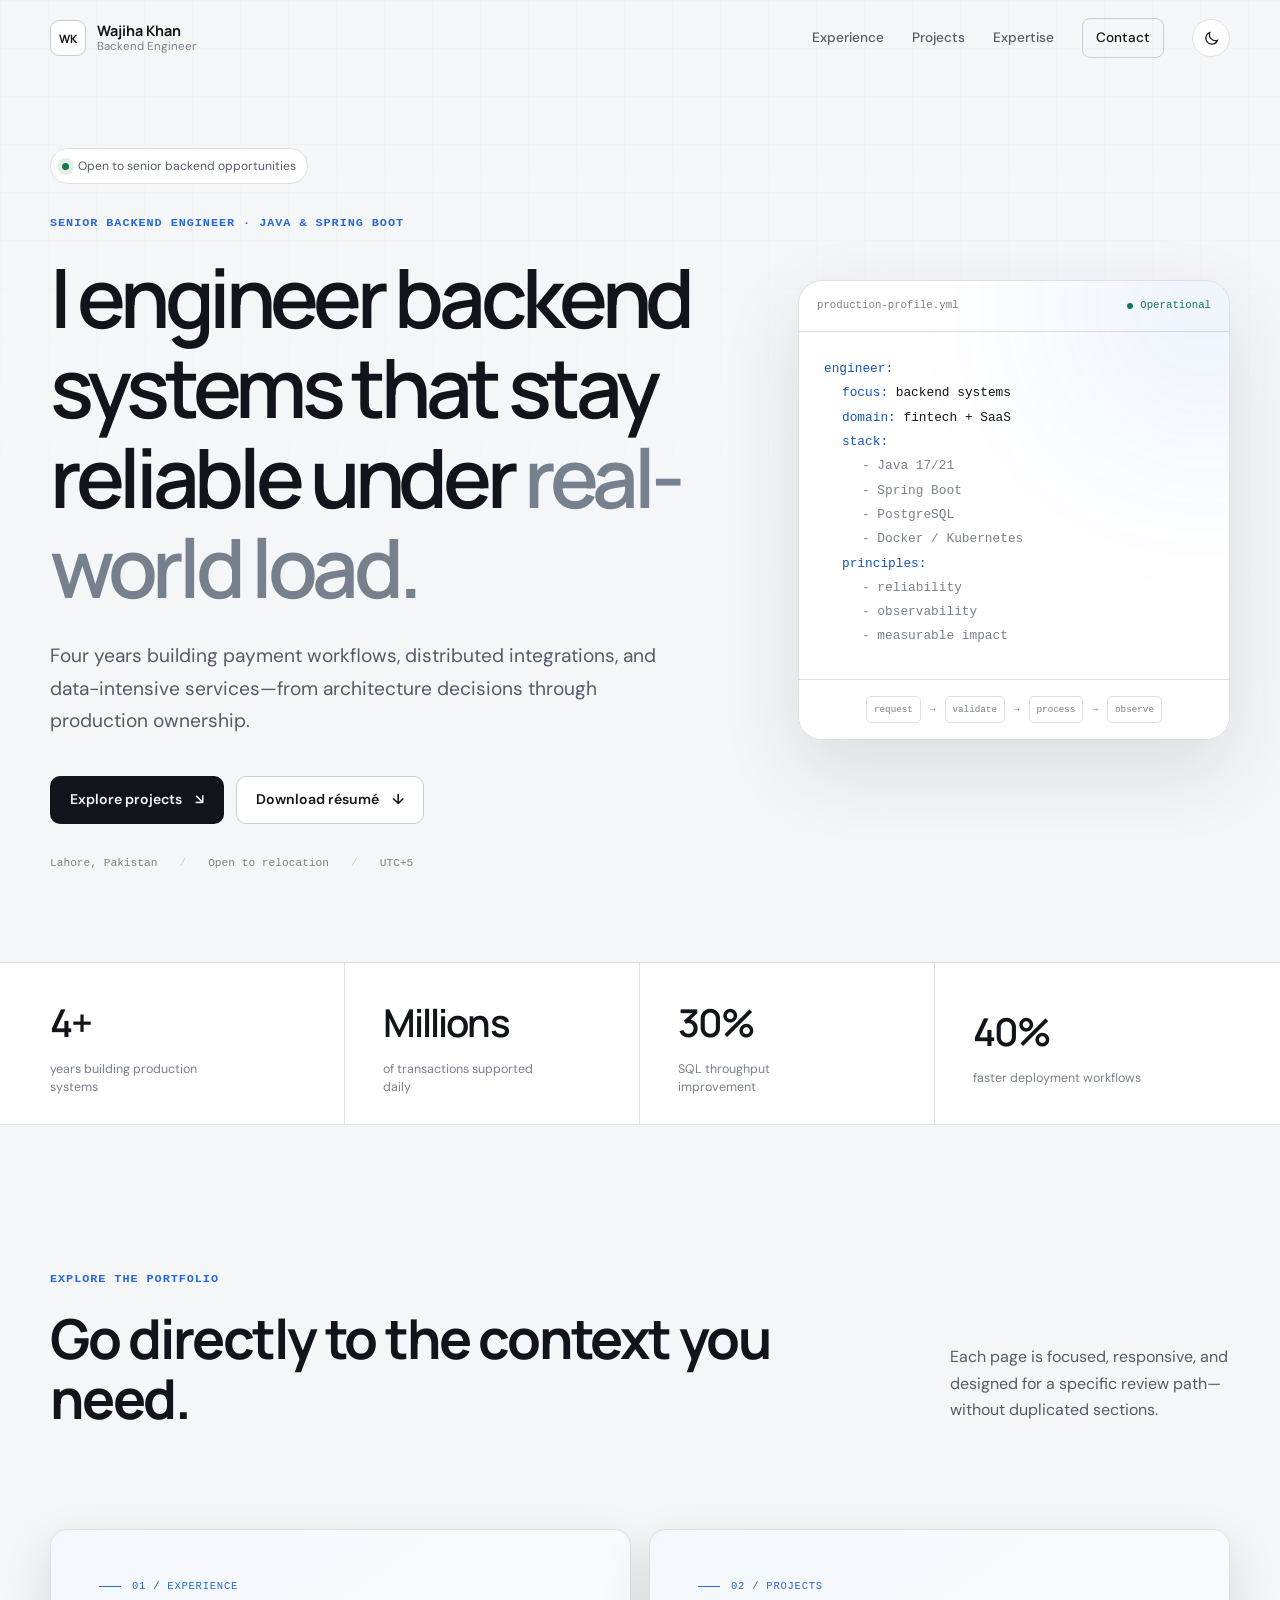
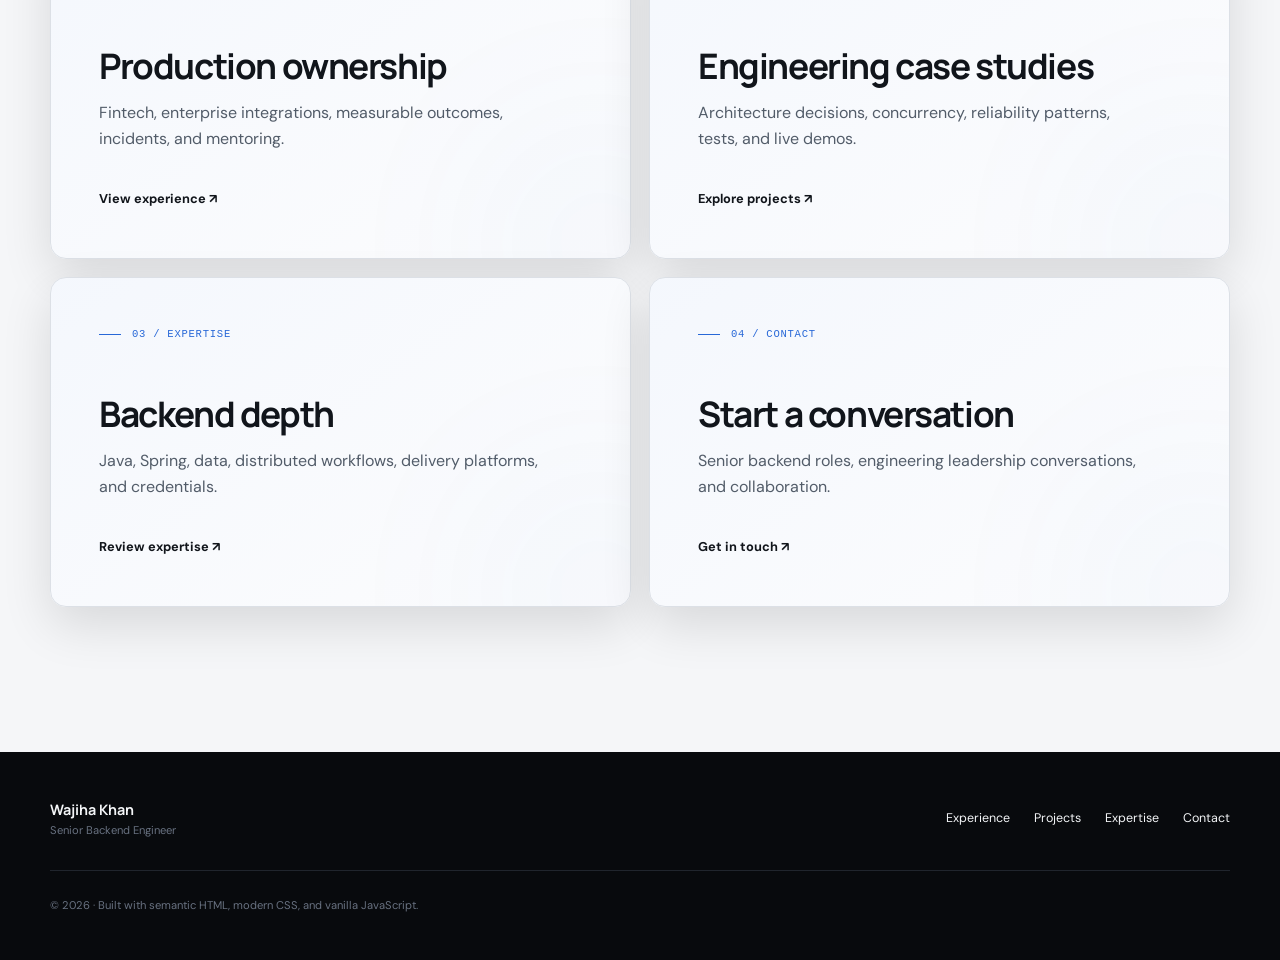
==== commit 7521a94c: "refactor: keep live demos with project case studies" ====
--- a/index.html
+++ b/index.html
@@ -38,10 +38,6 @@
         <a class="portal-card reveal" href="contact.html"><span>04 / Contact</span><h3>Start a conversation</h3><p>Senior backend roles, engineering leadership conversations, and collaboration.</p><b>Get in touch ↗</b></a>
     </div></section>
 
-    <section class="section demo-section" aria-labelledby="live-demos-title"><div class="shell"><div class="section-heading reveal"><div><p class="eyebrow">Live services</p><h2 id="live-demos-title">Explore the deployed systems.</h2></div><p>Launch the production demos directly. Free Render instances can take a moment to wake after inactivity.</p></div><div class="demo-grid">
-        <article class="demo-card reveal"><div class="demo-card-head"><span>Smart Job Scheduler</span><span class="demo-status demo-status--live"><i></i> Live API</span></div><h3>Inspect and exercise the scheduling API.</h3><p>Open the interactive Swagger documentation to create jobs, inspect state transitions, and review the REST contract.</p><a class="demo-url" href="https://smart-job-scheduler.onrender.com/swagger-ui.html" target="_blank" rel="noopener noreferrer"><span>smart-job-scheduler.onrender.com</span><b>Open API ↗</b></a></article>
-        <article class="demo-card reveal"><div class="demo-card-head"><span>Sentiment Analyzer</span><span class="demo-status demo-status--live"><i></i> Live UI</span></div><h3>Analyze text with explainable results.</h3><p>Use the deployed interface to inspect sentiment, intent, contextual signals, and safety-aware explanations.</p><a class="demo-url" href="https://sentiment-analyzer-votg.onrender.com/analyze" target="_blank" rel="noopener noreferrer"><span>sentiment-analyzer-votg.onrender.com</span><b>Launch demo ↗</b></a></article>
-    </div><p class="demo-note reveal">Render free services may cold start. If a demo is sleeping, allow up to a minute for its first response.</p></div></section>
 </main>
 
 <footer class="site-footer"><div class="shell footer-grid"><div><strong>Wajiha Khan</strong><span>Senior Backend Engineer</span></div><div class="footer-links"><a href="experience.html">Experience</a><a href="projects.html">Projects</a><a href="expertise.html">Expertise</a><a href="contact.html">Contact</a></div><p>© <span data-year>2026</span> · Built with semantic HTML, modern CSS, and vanilla JavaScript.</p></div></footer>
--- a/style.css
+++ b/style.css
@@ -218,9 +218,11 @@
     .project-details code { color: var(--text-muted); font-family: var(--font-mono); font-size: .76rem; }
     .tech-list { display: flex; flex-wrap: wrap; gap: 7px; margin-top: 30px; }
     .tech-list span { padding: 5px 8px; border-radius: 5px; background: var(--accent-soft); color: var(--accent-strong); font-family: var(--font-mono); font-size: .62rem; }
-    .project-links { display: flex; gap: 28px; margin-top: 34px; }
+    .project-links { display: flex; flex-wrap: wrap; align-items: center; gap: 14px 24px; margin-top: 34px; }
     .project-links a { padding-bottom: 4px; border-bottom: 1px solid var(--line-strong); font-size: .82rem; font-weight: 600; transition: border-color .2s, color .2s; }
     .project-links a:hover { border-color: var(--accent); color: var(--accent); }
+    .project-links a:first-child { display: inline-flex; min-height: 46px; align-items: center; justify-content: center; padding: 0 17px; border: 1px solid var(--text); border-radius: 9px; background: var(--text); color: var(--bg); }
+    .project-links a:first-child:hover { border-color: var(--accent-strong); background: var(--accent-strong); color: var(--bg); transform: translateY(-2px); }
     .project-links span { margin-left: 7px; }
 
     .demo-section { border-bottom: 1px solid var(--line); }
@@ -384,6 +386,7 @@
         .project-topline { align-items: start; }
         .architecture { flex-wrap: wrap; overflow-x: visible; white-space: normal; }
         .project-links { flex-direction: column; align-items: flex-start; gap: 14px; }
+        .project-links a:first-child { width: 100%; }
         .demo-card-head { flex-direction: column; gap: 8px; }
         .demo-card h3 { margin-top: 38px; }
         .demo-url { align-items: flex-start; flex-direction: column; }
